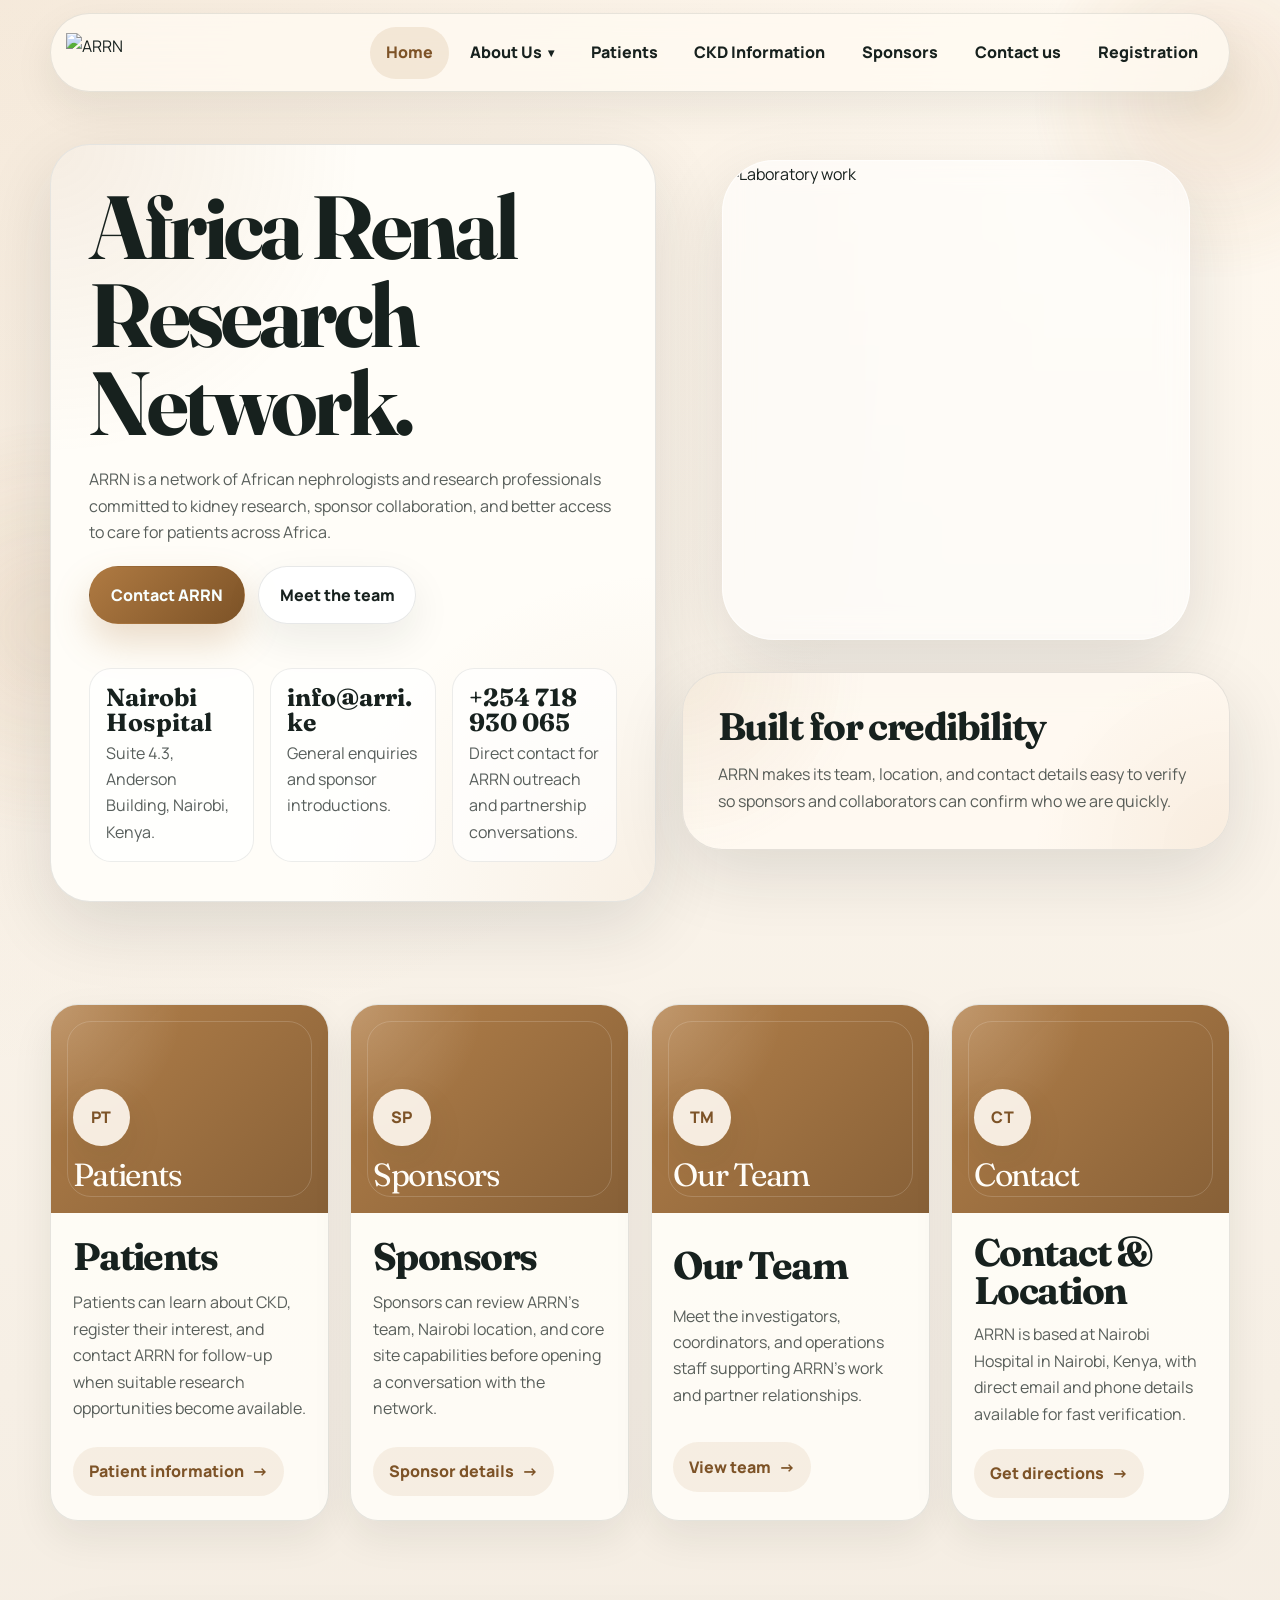
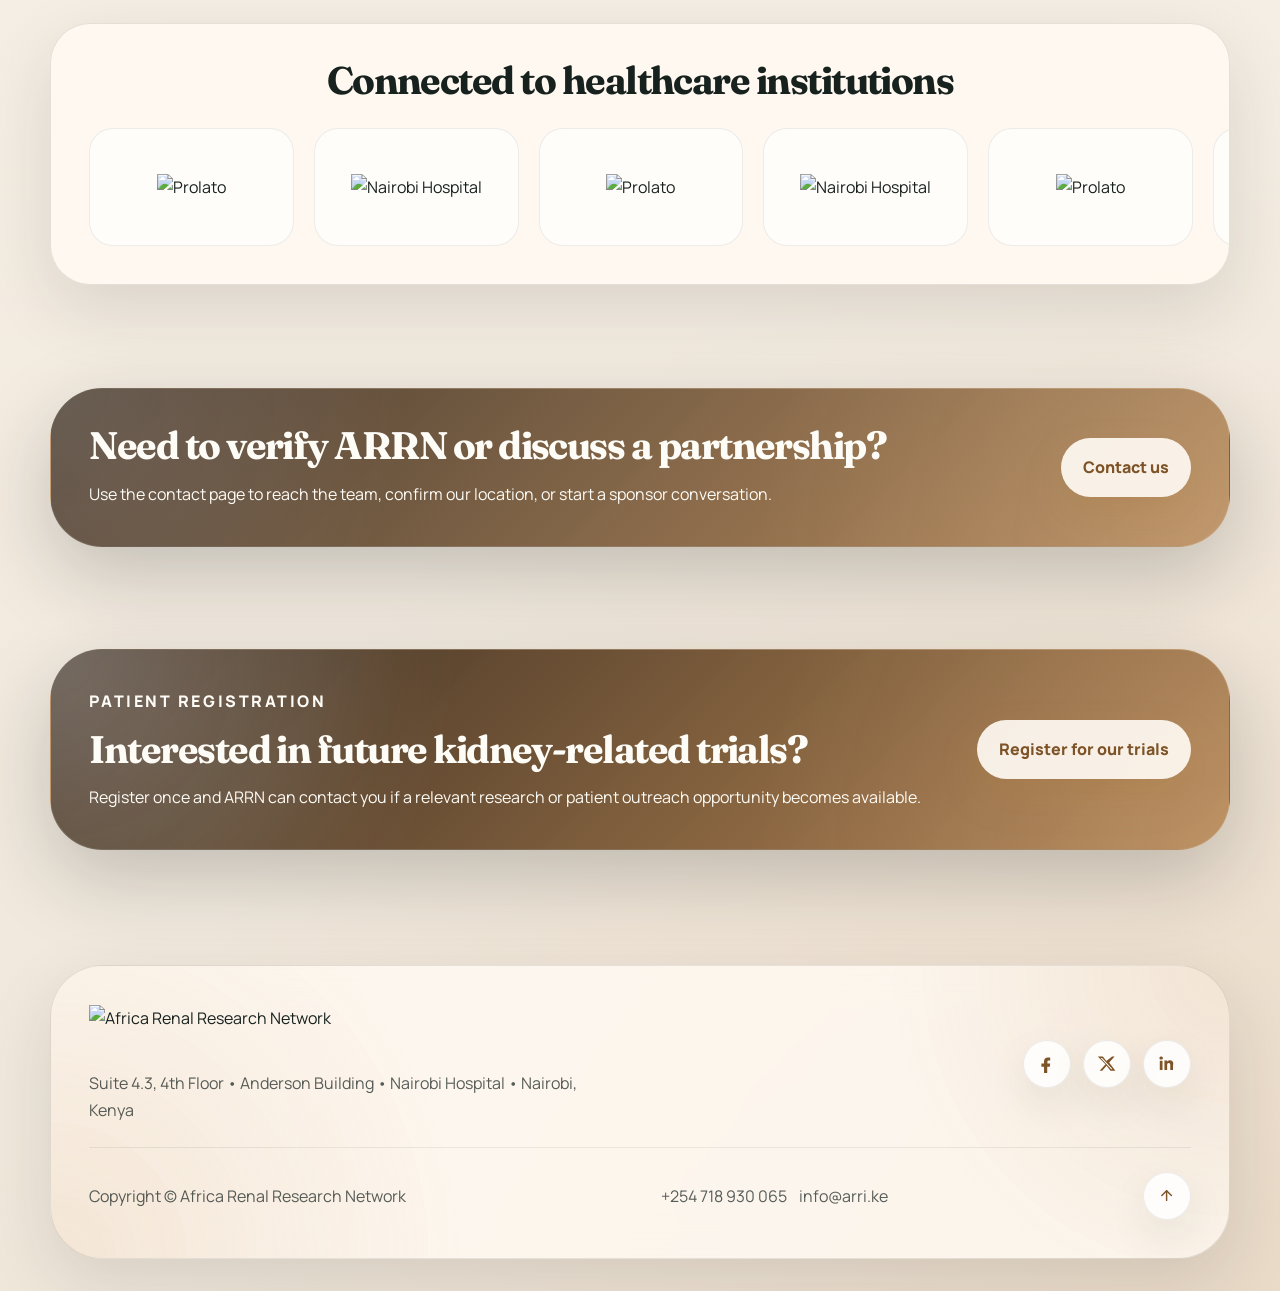
==== index.html @ c3d08383 "patient page" ====
<!DOCTYPE html>
<html lang="en">
  <head>
    <meta charset="utf-8">
    <meta name="viewport" content="width=device-width, initial-scale=1">
    <meta name="description" content="Official website of Africa Renal Research Network (ARRN), connecting sponsors, clinicians, and patients across Africa.">
    <title>Home | ARRN</title>
    <link rel="preconnect" href="https://fonts.googleapis.com">
    <link rel="preconnect" href="https://fonts.gstatic.com" crossorigin>
    <link href="https://fonts.googleapis.com/css2?family=Fraunces:wght@500;600;700&family=Manrope:wght@400;500;600;700;800&display=swap" rel="stylesheet">
    <link rel="stylesheet" href="styles.css">
    <script src="script.js" defer></script>
  </head>
  <body data-page="home">
    <div data-site-header></div>
    <main>
      <section class="section">
        <div class="container hero-grid">
          <div class="hero-copy surface surface--strong" data-reveal>
            <h1 class="title-xl">Africa Renal Research Network.</h1>
            <p class="hero-text">ARRN is a network of African nephrologists and research professionals committed to kidney research, sponsor collaboration, and better access to care for patients across Africa.</p>
            <div class="hero-actions">
              <a class="button" href="contactus.html">Contact ARRN</a>
              <a class="button button--secondary" href="our-team.html">Meet the team</a>
            </div>
            <div class="metrics-strip">
              <div class="metric">
                <strong>Nairobi Hospital</strong>
                <span>Suite 4.3, Anderson Building, Nairobi, Kenya.</span>
              </div>
              <div class="metric">
                <strong>info@arri.ke</strong>
                <span>General enquiries and sponsor introductions.</span>
              </div>
              <div class="metric">
                <strong>+254 718 930 065</strong>
                <span>Direct contact for ARRN outreach and partnership conversations.</span>
              </div>
            </div>
          </div>
          <div class="hero-media" data-reveal>
            <div class="media-stack">
              <figure class="frame frame--hero">
                <img src="https://arri.cloudpepper.site/web/image/1390-0ad8741e/lab-work-scaled.webp" alt="Laboratory work">
              </figure>
              <div class="panel surface hero-note">
                <div class="page-header">
                  <h2 class="title-md">Built for credibility</h2>
                  <p>ARRN makes its team, location, and contact details easy to verify so sponsors and collaborators can confirm who we are quickly.</p>
                </div>
              </div>
            </div>
          </div>
        </div>
      </section>

      <section class="section">
        <div class="container">
          <div class="card-grid card-grid--four">
            <article class="feature-card" data-reveal>
              <div class="card-media card-media--icon">
                <div class="icon-display">
                  <span class="icon-display__badge">PT</span>
                  <span class="icon-display__label">Patients</span>
                </div>
              </div>
              <div class="card-body">
                <h2 class="card-title">Patients</h2>
                <p>Patients can learn about CKD, register their interest, and contact ARRN for follow-up when suitable research opportunities become available.</p>
              </div>
              <div class="card-actions">
                <a class="link-pill" href="patients.html">Patient information</a>
              </div>
            </article>

            <article class="feature-card" data-reveal style="--delay: 100ms;">
              <div class="card-media card-media--icon">
                <div class="icon-display">
                  <span class="icon-display__badge">SP</span>
                  <span class="icon-display__label">Sponsors</span>
                </div>
              </div>
              <div class="card-body">
                <h2 class="card-title">Sponsors</h2>
                <p>Sponsors can review ARRN's team, Nairobi location, and core site capabilities before opening a conversation with the network.</p>
              </div>
              <div class="card-actions">
                <a class="link-pill" href="sponsors.html">Sponsor details</a>
              </div>
            </article>

            <article class="feature-card" data-reveal style="--delay: 180ms;">
              <div class="card-media card-media--icon">
                <div class="icon-display">
                  <span class="icon-display__badge">TM</span>
                  <span class="icon-display__label">Our Team</span>
                </div>
              </div>
              <div class="card-body">
                <h2 class="card-title">Our Team</h2>
                <p>Meet the investigators, coordinators, and operations staff supporting ARRN's work and partner relationships.</p>
              </div>
              <div class="card-actions">
                <a class="link-pill" href="our-team.html">View team</a>
              </div>
            </article>

            <article class="feature-card" data-reveal style="--delay: 260ms;">
              <div class="card-media card-media--icon">
                <div class="icon-display">
                  <span class="icon-display__badge">CT</span>
                  <span class="icon-display__label">Contact</span>
                </div>
              </div>
              <div class="card-body">
                <h2 class="card-title">Contact &amp; Location</h2>
                <p>ARRN is based at Nairobi Hospital in Nairobi, Kenya, with direct email and phone details available for fast verification.</p>
              </div>
              <div class="card-actions">
                <a class="link-pill" href="contactus.html">Get directions</a>
              </div>
            </article>
          </div>
        </div>
      </section>

      <section class="section">
        <div class="container">
          <div class="logo-panel surface" data-reveal>
            <h2 class="section-title section-title--center">Connected to healthcare institutions</h2>
            <div class="logo-grid">
              <div class="logo-cell">
                <img src="https://arri.cloudpepper.site/web/image/website.s_reference_demo_image_5" alt="Healthcare institute logo">
              </div>
              <div class="logo-cell">
                <img src="https://arri.cloudpepper.site/web/image/1366-c4a71c81/prolato.webp" alt="Prolato">
              </div>
              <div class="logo-cell">
                <img src="https://arri.cloudpepper.site/web/image/1359-c9535811/Nairobi_Hospital_Logo.png" alt="Nairobi Hospital">
              </div>
              <div class="logo-cell">
                <img src="https://arri.cloudpepper.site/web/image/1467-f5e6b9e4/Screenshot_2020-10-03_at_17.13.40-removebg-preview.png" alt="Healthcare institute logo">
              </div>
            </div>
          </div>
        </div>
      </section>

      <section class="section">
        <div class="container">
          <div class="cta-band" style="--band-image: url('https://arri.cloudpepper.site/web/image/1243-99b94b93/patients.jpeg');" data-reveal>
            <div class="cta-band__inner">
              <div class="spaced">
                <h2 class="title-md">Need to verify ARRN or discuss a partnership?</h2>
                <p>Use the contact page to reach the team, confirm our location, or start a sponsor conversation.</p>
              </div>
              <a class="button button--light" href="contactus.html">Contact us</a>
            </div>
          </div>
        </div>
      </section>
    </main>
    <div data-site-footer></div>
  </body>
</html>
---- styles.css ----
:root {
  --bg: #f6efe5;
  --bg-alt: #fffaf2;
  --surface: rgba(255, 250, 242, 0.88);
  --surface-strong: #fffdf8;
  --surface-muted: rgba(244, 235, 220, 0.8);
  --ink: #17211e;
  --ink-soft: rgba(23, 33, 30, 0.72);
  --teal: #af7a42;
  --teal-deep: #7d5327;
  --teal-soft: rgba(175, 122, 66, 0.12);
  --gold: #c48c53;
  --gold-soft: rgba(196, 140, 83, 0.16);
  --line: rgba(23, 33, 30, 0.11);
  --line-strong: rgba(23, 33, 30, 0.18);
  --shadow: 0 24px 70px rgba(23, 33, 30, 0.12);
  --shadow-soft: 0 16px 40px rgba(23, 33, 30, 0.08);
  --radius-xs: 14px;
  --radius-sm: 20px;
  --radius-md: 28px;
  --radius-lg: 40px;
  --radius-xl: 52px;
  --max-width: 1180px;
  --transition: 220ms ease;
}

*,
*::before,
*::after {
  box-sizing: border-box;
}

html {
  scroll-behavior: smooth;
}

body {
  margin: 0;
  min-height: 100vh;
  font-family: "Manrope", sans-serif;
  color: var(--ink);
  background:
    radial-gradient(circle at top left, rgba(175, 122, 66, 0.12), transparent 34%),
    radial-gradient(circle at bottom right, rgba(196, 140, 83, 0.14), transparent 36%),
    linear-gradient(180deg, #fff9f0 0%, #f6efe5 48%, #f0e7db 100%);
  line-height: 1.65;
  position: relative;
  overflow-x: hidden;
}

body::before,
body::after {
  content: "";
  position: fixed;
  inset: auto;
  pointer-events: none;
  z-index: -1;
  filter: blur(12px);
  opacity: 0.9;
}

body::before {
  top: -6rem;
  right: -8rem;
  width: 24rem;
  height: 24rem;
  border-radius: 999px;
  background: radial-gradient(circle, rgba(175, 122, 66, 0.18), transparent 68%);
}

body::after {
  left: -10rem;
  bottom: 4rem;
  width: 26rem;
  height: 26rem;
  border-radius: 999px;
  background: radial-gradient(circle, rgba(196, 140, 83, 0.14), transparent 72%);
}

img {
  display: block;
  max-width: 100%;
}

a {
  color: inherit;
  text-decoration: none;
}

button,
input,
select,
textarea {
  font: inherit;
}

button {
  cursor: pointer;
}

main {
  padding-bottom: 4rem;
}

.container {
  width: min(var(--max-width), calc(100% - 2rem));
  margin: 0 auto;
}

.section {
  padding: clamp(2.6rem, 4vw, 5rem) 0;
  position: relative;
}

.surface {
  background: var(--surface);
  border: 1px solid var(--line);
  border-radius: var(--radius-lg);
  box-shadow: var(--shadow);
  backdrop-filter: blur(18px);
}

.surface--strong {
  background: var(--surface-strong);
}

.surface--muted {
  background: var(--surface-muted);
}

.pill {
  display: inline-flex;
  align-items: center;
  gap: 0.8rem;
  padding: 0.75rem 1rem;
  border-radius: 999px;
  border: 1px solid rgba(175, 122, 66, 0.18);
  background: rgba(255, 255, 255, 0.78);
  color: var(--teal-deep);
  font-size: 0.92rem;
  font-weight: 800;
  letter-spacing: 0.01em;
  box-shadow: var(--shadow-soft);
}

.pill span {
  display: inline-flex;
  align-items: center;
  gap: 0.35rem;
}

.pill::before {
  content: "";
  width: 0.7rem;
  height: 0.7rem;
  border-radius: 999px;
  background: linear-gradient(135deg, #d6a06a, #af7a42);
  box-shadow: 0 0 0 0.25rem rgba(175, 122, 66, 0.18);
}

.button,
.mini-button {
  display: inline-flex;
  align-items: center;
  justify-content: center;
  gap: 0.55rem;
  padding: 0.95rem 1.3rem;
  border: 1px solid transparent;
  border-radius: 999px;
  font-weight: 800;
  transition:
    transform var(--transition),
    box-shadow var(--transition),
    background var(--transition),
    border-color var(--transition),
    color var(--transition);
}

.button:hover,
.mini-button:hover,
.button:focus-visible,
.mini-button:focus-visible {
  transform: translateY(-2px);
}

.button {
  background: linear-gradient(135deg, var(--teal), var(--teal-deep));
  color: #f8fffe;
  box-shadow: 0 18px 36px rgba(175, 122, 66, 0.26);
}

.button--secondary {
  background: rgba(255, 255, 255, 0.88);
  color: var(--ink);
  border-color: rgba(23, 33, 30, 0.1);
  box-shadow: var(--shadow-soft);
}

.button--ghost,
.mini-button {
  background: rgba(255, 255, 255, 0.76);
  color: var(--ink);
  border-color: rgba(23, 33, 30, 0.1);
  box-shadow: var(--shadow-soft);
}

.button--light {
  background: rgba(255, 250, 242, 0.92);
  color: var(--teal-deep);
}

.button--outline {
  background: transparent;
  color: var(--teal-deep);
  border-color: rgba(175, 122, 66, 0.28);
}

.title-xl,
.title-lg,
.title-md,
.card-title,
.section-title,
.faq-title,
.footer-title {
  font-family: "Fraunces", serif;
  letter-spacing: -0.04em;
  line-height: 0.98;
  margin: 0;
}

.title-xl {
  font-size: clamp(3.2rem, 8vw, 5.6rem);
}

.title-lg {
  font-size: clamp(2.4rem, 5vw, 4rem);
}

.title-md,
.card-title,
.section-title,
.faq-title {
  font-size: clamp(1.7rem, 3vw, 2.5rem);
}

.section-title--center {
  text-align: center;
}

.text-muted {
  color: var(--ink-soft);
}

.hero-grid,
.split-grid,
.contact-grid,
.study-card,
.showcase-grid {
  display: grid;
  gap: clamp(1.2rem, 2vw, 2rem);
}

.hero-grid,
.contact-grid {
  grid-template-columns: minmax(0, 1.05fr) minmax(0, 0.95fr);
  align-items: center;
}

.split-grid {
  grid-template-columns: repeat(2, minmax(0, 1fr));
}

.hero-copy,
.page-copy,
.panel,
.cta-band,
.logo-panel,
.form-card,
.contact-card,
.showcase-copy {
  position: relative;
  overflow: hidden;
}

.hero-copy,
.page-copy {
  padding: clamp(1.5rem, 3vw, 3rem);
}

.hero-copy::before,
.page-copy::before,
.panel::before,
.cta-band::before,
.form-card::before,
.contact-card::before {
  content: "";
  position: absolute;
  inset: 0;
  background:
    radial-gradient(circle at top left, rgba(175, 122, 66, 0.12), transparent 32%),
    radial-gradient(circle at bottom right, rgba(196, 140, 83, 0.12), transparent 34%);
  pointer-events: none;
}

.hero-copy > *,
.page-copy > *,
.panel > *,
.cta-band > *,
.form-card > *,
.contact-card > * {
  position: relative;
  z-index: 1;
}

.hero-copy {
  display: grid;
  gap: 1.25rem;
}

.hero-text,
.page-copy p,
.panel p,
.cta-band p {
  margin: 0;
  color: var(--ink-soft);
  font-size: 1rem;
}

.hero-actions,
.mini-actions,
.button-row,
.nav-actions,
.footer-links {
  display: flex;
  flex-wrap: wrap;
  gap: 0.8rem;
  align-items: center;
}

.hero-media {
  position: relative;
  min-height: 100%;
}

.media-stack {
  display: grid;
  grid-template-columns: minmax(0, 1fr);
  gap: 1rem;
  height: 100%;
}

.frame {
  overflow: hidden;
  border-radius: var(--radius-xl);
  border: 1px solid rgba(255, 255, 255, 0.64);
  box-shadow: var(--shadow);
  background: rgba(255, 255, 255, 0.58);
  backdrop-filter: blur(14px);
}

.frame img,
.card-media img,
.showcase-visual img,
.map-frame iframe {
  width: 100%;
  height: 100%;
  object-fit: cover;
}

.frame--hero {
  min-height: 480px;
}

.frame--float {
  position: absolute;
  right: 0;
  bottom: -2rem;
  width: min(48%, 280px);
  aspect-ratio: 0.95;
  border-radius: 32px;
  transform: rotate(6deg);
}

.brand-chip {
  position: absolute;
  left: 1rem;
  top: 1rem;
  padding: 0.75rem 0.95rem;
  border-radius: 22px;
  background: rgba(255, 253, 248, 0.84);
  border: 1px solid rgba(23, 33, 30, 0.1);
  box-shadow: var(--shadow-soft);
  backdrop-filter: blur(12px);
}

.brand-chip img {
  width: 5rem;
  height: auto;
}

.media-caption {
  position: absolute;
  left: 1rem;
  bottom: 1rem;
  right: 1rem;
  display: flex;
  justify-content: flex-end;
}

.image-overlay {
  display: inline-flex;
  padding: 0.9rem;
  border-radius: 24px;
  background: rgba(255, 253, 248, 0.82);
  border: 1px solid rgba(23, 33, 30, 0.1);
  box-shadow: var(--shadow-soft);
}

.image-overlay img {
  max-height: 3rem;
  width: auto;
}

.card-grid {
  display: grid;
  gap: 1.35rem;
}

.card-grid--four {
  grid-template-columns: repeat(4, minmax(0, 1fr));
}

.card-grid--three {
  grid-template-columns: repeat(3, minmax(0, 1fr));
}

.card-grid--two {
  grid-template-columns: repeat(2, minmax(0, 1fr));
}

.feature-card,
.team-card,
.study-promo-card,
.info-card,
.timeline-card {
  display: grid;
  border-radius: var(--radius-md);
  overflow: hidden;
  border: 1px solid var(--line);
  background: rgba(255, 253, 248, 0.88);
  box-shadow: var(--shadow-soft);
  min-height: 100%;
}

.feature-card:hover .card-media img,
.team-card:hover .card-media img,
.study-promo-card:hover .card-media img,
.study-card:hover .card-media img,
.timeline-card:hover .card-media img {
  transform: scale(1.05);
}

.card-media {
  position: relative;
  aspect-ratio: 4 / 3;
  overflow: hidden;
}

.card-media--icon {
  display: grid;
  align-items: end;
  padding: 1.35rem;
  background:
    radial-gradient(circle at top left, rgba(255, 255, 255, 0.2), transparent 38%),
    linear-gradient(135deg, rgba(175, 122, 66, 0.96), rgba(125, 83, 39, 0.92));
}

.card-media--icon::before {
  content: "";
  position: absolute;
  inset: 1rem;
  border-radius: 24px;
  border: 1px solid rgba(255, 255, 255, 0.16);
}

.icon-display {
  position: relative;
  z-index: 1;
  display: grid;
  gap: 0.8rem;
  justify-items: start;
}

.icon-display--center {
  justify-items: center;
  text-align: center;
}

.icon-display__badge {
  display: inline-grid;
  place-items: center;
  min-width: 3.6rem;
  height: 3.6rem;
  padding: 0 1rem;
  border-radius: 999px;
  background: rgba(255, 250, 242, 0.9);
  color: var(--teal-deep);
  font-weight: 800;
  letter-spacing: 0.04em;
  box-shadow: var(--shadow-soft);
}

.icon-display__label {
  color: #fffdf8;
  font-family: "Fraunces", serif;
  font-size: clamp(1.5rem, 3vw, 2rem);
  line-height: 1;
  letter-spacing: -0.04em;
}

.card-media img {
  transition: transform 420ms ease;
}

.card-body {
  display: grid;
  gap: 0.75rem;
  padding: 1.35rem;
}

.card-body p,
.study-card__copy p,
.showcase-copy p {
  margin: 0;
  color: var(--ink-soft);
}

.card-actions {
  display: flex;
  align-items: center;
  justify-content: space-between;
  gap: 1rem;
  padding: 0 1.35rem 1.35rem;
}

.link-pill {
  display: inline-flex;
  align-items: center;
  gap: 0.5rem;
  padding: 0.72rem 1rem;
  border-radius: 999px;
  background: rgba(175, 122, 66, 0.1);
  color: var(--teal-deep);
  font-weight: 800;
}

.link-pill::after {
  content: "→";
  font-size: 1rem;
}

.logo-panel {
  padding: clamp(1.5rem, 3vw, 2.5rem);
}

.logo-panel--marquee {
  overflow: hidden;
}

.logo-grid {
  display: grid;
  grid-template-columns: repeat(4, minmax(0, 1fr));
  gap: 1.25rem;
  align-items: center;
  margin-top: 1.75rem;
}

.logo-grid--marquee {
  --logo-gap: 1.25rem;
  display: flex;
  gap: var(--logo-gap);
  align-items: center;
  width: max-content;
  max-width: none;
  grid-template-columns: none;
  animation: logo-marquee 28s linear infinite;
  will-change: transform;
}

.logo-grid--marquee:hover {
  animation-play-state: paused;
}

.logo-cell {
  display: grid;
  place-items: center;
  padding: 1.2rem;
  min-height: 118px;
  border-radius: 24px;
  background: rgba(255, 255, 255, 0.72);
  border: 1px solid rgba(23, 33, 30, 0.08);
}

.logo-grid--marquee .logo-cell {
  min-width: clamp(170px, 16vw, 220px);
  flex: 0 0 auto;
}

.logo-cell img {
  max-height: 72px;
  width: auto;
  object-fit: contain;
  filter: saturate(0.92);
}

@keyframes logo-marquee {
  from {
    transform: translateX(0);
  }

  to {
    transform: translateX(calc(-50% - (var(--logo-gap) / 2)));
  }
}

.logo-nav {
  display: flex;
  justify-content: center;
  gap: 0.8rem;
  margin-top: 1.6rem;
}

.cta-band {
  padding: clamp(1.6rem, 3vw, 2.6rem);
  color: #fefcf6;
  border-radius: var(--radius-xl);
  background:
    linear-gradient(135deg, rgba(42, 28, 16, 0.84), rgba(175, 122, 66, 0.82)),
    var(--band-image, linear-gradient(135deg, rgba(175, 122, 66, 0.6), rgba(125, 83, 39, 0.95)));
  background-position: center;
  background-size: cover;
  border: 1px solid rgba(255, 250, 242, 0.18);
  box-shadow: 0 28px 80px rgba(23, 33, 30, 0.22);
}

.cta-band::before {
  background:
    radial-gradient(circle at top left, rgba(255, 255, 255, 0.16), transparent 30%),
    radial-gradient(circle at bottom right, rgba(255, 255, 255, 0.1), transparent 40%);
}

.cta-band h2,
.cta-band p {
  color: inherit;
}

.cta-band__eyebrow {
  margin: 0;
  font-size: 0.8rem;
  font-weight: 800;
  letter-spacing: 0.16em;
  text-transform: uppercase;
  color: rgba(255, 250, 242, 0.78);
}

.cta-band--register {
  background:
    radial-gradient(circle at top left, rgba(255, 255, 255, 0.16), transparent 34%),
    linear-gradient(135deg, rgba(42, 28, 16, 0.92), rgba(175, 122, 66, 0.88));
}

.cta-band__inner {
  display: flex;
  align-items: center;
  justify-content: space-between;
  gap: 1.25rem;
}

.page-header {
  display: grid;
  gap: 1rem;
}

.panel {
  padding: clamp(1.35rem, 3vw, 2.2rem);
}

.panel-list {
  display: grid;
  gap: 0.9rem;
  margin: 0;
  padding: 0;
  list-style: none;
}

.panel-list li {
  position: relative;
  padding: 1rem 1rem 1rem 3.25rem;
  border-radius: 22px;
  background: rgba(255, 255, 255, 0.7);
  border: 1px solid rgba(23, 33, 30, 0.08);
}

.panel-list li::before {
  content: "";
  position: absolute;
  left: 1rem;
  top: 1rem;
  width: 1.45rem;
  height: 1.45rem;
  border-radius: 999px;
  background: linear-gradient(135deg, var(--gold), #e2c177);
  box-shadow: 0 0 0 0.28rem rgba(196, 140, 83, 0.12);
}

.study-list {
  display: grid;
  gap: 1.2rem;
}

.study-card {
  grid-template-columns: minmax(0, 280px) minmax(0, 1fr);
  align-items: stretch;
  border-radius: var(--radius-lg);
  overflow: hidden;
  border: 1px solid var(--line);
  background: rgba(255, 253, 248, 0.92);
  box-shadow: var(--shadow-soft);
}

.study-card__copy {
  display: grid;
  align-content: center;
  gap: 0.95rem;
  padding: clamp(1.35rem, 3vw, 2rem);
}

.study-card--inline {
  grid-template-columns: minmax(0, 1fr);
}

.study-card__header {
  display: flex;
  align-items: center;
  gap: 0.9rem;
}

.study-card__icon {
  display: inline-grid;
  place-items: center;
  width: 3rem;
  height: 3rem;
  flex: 0 0 3rem;
  border-radius: 16px;
  background: rgba(175, 122, 66, 0.12);
  color: var(--teal-deep);
  border: 1px solid rgba(175, 122, 66, 0.16);
  box-shadow: var(--shadow-soft);
}

.study-card__icon svg {
  width: 1.35rem;
  height: 1.35rem;
  stroke: currentColor;
  fill: none;
  stroke-width: 1.8;
  stroke-linecap: round;
  stroke-linejoin: round;
}

.study-card__title-wrap {
  display: grid;
  gap: 0.3rem;
}

.study-card__label {
  margin: 0;
  color: var(--teal-deep);
  font-size: 0.78rem;
  font-weight: 800;
  letter-spacing: 0.14em;
  text-transform: uppercase;
}

.showcase-grid {
  grid-template-columns: minmax(0, 0.95fr) minmax(0, 1.05fr);
  align-items: stretch;
}

.showcase-copy,
.showcase-visual {
  min-height: 100%;
}

.hero-note {
  display: grid;
  align-content: center;
  gap: 1rem;
  min-height: 100%;
}

.hero-note p,
.metric span {
  margin: 0;
  color: var(--ink-soft);
}

.showcase-copy {
  padding: clamp(1.45rem, 3vw, 2.4rem);
}

.showcase-visual {
  overflow: hidden;
  border-radius: var(--radius-lg);
  border: 1px solid var(--line);
  box-shadow: var(--shadow-soft);
}

.metrics-strip {
  display: grid;
  grid-template-columns: repeat(3, minmax(0, 1fr));
  gap: 1rem;
  margin-top: 1.5rem;
}

.metric {
  padding: 1rem;
  border-radius: 22px;
  background: rgba(255, 255, 255, 0.68);
  border: 1px solid rgba(23, 33, 30, 0.08);
  overflow-wrap: anywhere;
}

.metric strong {
  display: block;
  font-family: "Fraunces", serif;
  font-size: 1.55rem;
  line-height: 1;
  margin-bottom: 0.3rem;
}

.sponsor-pill {
  width: fit-content;
  background: rgba(236, 244, 251, 0.9);
  border-color: rgba(73, 114, 152, 0.16);
  color: #315978;
}

.sponsor-pill::before {
  background: linear-gradient(135deg, #8db5d8, #4d7ca5);
  box-shadow: 0 0 0 0.25rem rgba(77, 124, 165, 0.15);
}

.sponsor-kicker {
  margin: 0;
  color: #426b90;
  font-size: 0.78rem;
  font-weight: 800;
  letter-spacing: 0.14em;
  text-transform: uppercase;
}

.sponsor-hero-stack {
  display: grid;
  gap: 1rem;
  padding: clamp(1.5rem, 3vw, 2.6rem);
  background:
    radial-gradient(circle at top right, rgba(141, 181, 216, 0.2), transparent 34%),
    linear-gradient(180deg, rgba(252, 253, 255, 0.98), rgba(239, 245, 250, 0.94));
  border: 1px solid rgba(77, 124, 165, 0.14);
}

.sponsor-proof-list {
  display: grid;
  gap: 0.9rem;
}

.sponsor-proof {
  padding: 1rem 1.05rem;
  border-radius: 24px;
  background: rgba(255, 255, 255, 0.84);
  border: 1px solid rgba(77, 124, 165, 0.12);
  box-shadow: var(--shadow-soft);
}

.sponsor-proof__label {
  margin: 0 0 0.35rem;
  color: #426b90;
  font-size: 0.75rem;
  font-weight: 800;
  letter-spacing: 0.14em;
  text-transform: uppercase;
}

.sponsor-proof strong {
  display: block;
  font-family: "Fraunces", serif;
  font-size: 1.3rem;
  line-height: 1.08;
  margin-bottom: 0.35rem;
}

.sponsor-proof p {
  margin: 0;
}

.sponsor-capability-card {
  display: grid;
  gap: 0.95rem;
  padding: 1.35rem;
  background:
    linear-gradient(180deg, rgba(255, 255, 255, 0.98), rgba(242, 247, 252, 0.94));
  border: 1px solid rgba(77, 124, 165, 0.12);
  box-shadow: var(--shadow-soft);
  min-width: 0;
}

.sponsor-capability-card__header {
  display: flex;
  align-items: flex-start;
  gap: 0.85rem;
}

.sponsor-capability-card__icon {
  display: inline-grid;
  place-items: center;
  width: 3rem;
  height: 3rem;
  flex: 0 0 3rem;
  border-radius: 18px;
  background: rgba(77, 124, 165, 0.12);
  border: 1px solid rgba(77, 124, 165, 0.18);
  color: #426b90;
}

.sponsor-capability-card__icon svg {
  width: 1.4rem;
  height: 1.4rem;
  stroke: currentColor;
  fill: none;
  stroke-width: 1.8;
  stroke-linecap: round;
  stroke-linejoin: round;
}

.sponsor-capability-card__title-wrap {
  display: grid;
  gap: 0.3rem;
  min-width: 0;
}

.sponsor-capability-card__label {
  margin: 0;
  color: #426b90;
  font-size: 0.76rem;
  font-weight: 800;
  letter-spacing: 0.14em;
  text-transform: uppercase;
}

.sponsor-capability-card .card-title {
  font-size: clamp(1.2rem, 1.55vw, 1.6rem);
  line-height: 1.04;
  overflow-wrap: anywhere;
}

.sponsor-partnership-card,
.sponsor-operations-card {
  display: grid;
  align-content: start;
  gap: 1rem;
}

.sponsor-assets-grid {
  grid-template-columns: minmax(0, 0.92fr) minmax(0, 1.08fr);
}

.sponsor-catalog-card {
  display: grid;
  gap: 1rem;
  align-content: start;
}

.sponsor-catalog-block {
  display: grid;
  gap: 0.65rem;
}

.sponsor-catalog-list {
  margin: 0;
  padding: 0;
  list-style: none;
  display: grid;
  gap: 0.45rem 0.55rem;
}

.sponsor-catalog-list--services {
  grid-template-columns: repeat(2, minmax(0, 1fr));
}

.sponsor-catalog-list--resources {
  grid-template-columns: repeat(2, minmax(0, 1fr));
}

.sponsor-catalog-list li {
  padding: 0.5rem 0.65rem;
  border-radius: 14px;
  background: rgba(255, 255, 255, 0.76);
  border: 1px solid rgba(77, 124, 165, 0.1);
  color: var(--ink-soft);
  font-size: 0.88rem;
  line-height: 1.35;
}

.sponsor-startup-flow::before {
  background: rgba(77, 124, 165, 0.18);
}

.sponsor-startup-flow {
  grid-template-columns: repeat(5, minmax(0, 1fr));
}

.sponsor-startup-flow::after {
  background: linear-gradient(90deg, rgba(77, 124, 165, 0.22), #7ea8cb, #274766);
}

.sponsor-startup-flow .process-node {
  background: linear-gradient(180deg, rgba(255, 255, 255, 0.98), rgba(242, 247, 252, 0.94));
  border-color: rgba(77, 124, 165, 0.12);
  min-width: 0;
}

.sponsor-startup-flow .process-node__icon {
  background: rgba(77, 124, 165, 0.12);
  border-color: rgba(77, 124, 165, 0.18);
  color: #426b90;
}

.sponsor-startup-flow .process-node__label {
  color: #426b90;
  letter-spacing: 0.08em;
}

.sponsor-startup-flow .card-title {
  font-size: clamp(1.05rem, 1.2vw, 1.35rem);
  line-height: 1.06;
  overflow-wrap: anywhere;
}

.sponsor-startup-flow .process-node__copy {
  gap: 0.45rem;
}

.sponsor-startup-flow .process-node__copy p:last-child {
  font-size: 0.9rem;
  line-height: 1.45;
}

.sponsor-startup-notes {
  align-items: stretch;
}

.sponsor-cta-band {
  background:
    radial-gradient(circle at top left, rgba(255, 255, 255, 0.16), transparent 34%),
    linear-gradient(135deg, rgba(30, 49, 67, 0.94), rgba(76, 122, 163, 0.9));
}

.process-header {
  display: grid;
  gap: 0.7rem;
  margin-bottom: 1.4rem;
}

.process-grid {
  display: grid;
  grid-template-columns: repeat(5, minmax(0, 1fr));
  gap: 1rem;
}

.process-grid--journey {
  position: relative;
  grid-template-columns: repeat(4, minmax(0, 1fr));
  gap: 1.15rem;
  align-items: stretch;
}

.process-grid--journey::before,
.process-grid--journey::after {
  content: "";
  position: absolute;
  left: clamp(3rem, 8vw, 4.75rem);
  right: clamp(3rem, 8vw, 4.75rem);
  top: 2.1rem;
  height: 2px;
  border-radius: 999px;
  pointer-events: none;
}

.process-grid--journey::before {
  background: rgba(175, 122, 66, 0.18);
}

.process-grid--journey::after {
  background: linear-gradient(90deg, rgba(175, 122, 66, 0.24), var(--gold), var(--teal-deep));
  transform-origin: left center;
  animation: process-sweep 5s ease-in-out infinite;
}

.process-node {
  position: relative;
  z-index: 1;
  display: grid;
  gap: 1rem;
  padding: 1.35rem 1.2rem 1.25rem;
  border-radius: 28px;
  border: 1px solid rgba(23, 33, 30, 0.08);
  background: linear-gradient(180deg, rgba(255, 255, 255, 0.96), rgba(255, 250, 242, 0.9));
  box-shadow: var(--shadow-soft);
  min-height: 100%;
  scroll-snap-align: start;
}

.process-node__top {
  display: flex;
  align-items: center;
  gap: 0.85rem;
}

.process-node__step {
  display: inline-grid;
  place-items: center;
  width: 2.65rem;
  height: 2.65rem;
  flex: 0 0 2.65rem;
  border-radius: 999px;
  background: linear-gradient(135deg, var(--gold), #dfc17b);
  color: #fffdf8;
  font-weight: 800;
  letter-spacing: 0.06em;
  box-shadow: 0 12px 24px rgba(196, 140, 83, 0.22);
}

.process-node__icon {
  display: inline-grid;
  place-items: center;
  width: 3rem;
  height: 3rem;
  flex: 0 0 3rem;
  border-radius: 18px;
  color: var(--teal-deep);
  background: rgba(175, 122, 66, 0.12);
  border: 1px solid rgba(175, 122, 66, 0.18);
  box-shadow: inset 0 1px 0 rgba(255, 255, 255, 0.58);
  animation: process-float 4.4s ease-in-out infinite;
}

.process-node__icon svg {
  width: 1.4rem;
  height: 1.4rem;
  stroke: currentColor;
  fill: none;
  stroke-width: 1.8;
  stroke-linecap: round;
  stroke-linejoin: round;
}

.process-node__copy {
  display: grid;
  gap: 0.55rem;
}

.process-node__label {
  margin: 0;
  color: var(--teal-deep);
  font-size: 0.78rem;
  font-weight: 800;
  letter-spacing: 0.14em;
  text-transform: uppercase;
}

.process-node:nth-child(2) .process-node__icon {
  animation-delay: 0.4s;
}

.process-node:nth-child(3) .process-node__icon {
  animation-delay: 0.8s;
}

.process-node:nth-child(4) .process-node__icon {
  animation-delay: 1.2s;
}

@keyframes process-sweep {
  0% {
    transform: scaleX(0.12);
    opacity: 0.35;
  }

  45% {
    transform: scaleX(1);
    opacity: 0.95;
  }

  100% {
    transform: scaleX(0.18);
    opacity: 0.42;
  }
}

@keyframes process-float {
  0%,
  100% {
    transform: translateY(0);
  }

  50% {
    transform: translateY(-4px);
  }
}

.timeline-card {
  position: relative;
}

.timeline-card .card-body {
  gap: 0.6rem;
}

.timeline-step {
  position: absolute;
  top: 1rem;
  left: 1rem;
  width: 2.6rem;
  height: 2.6rem;
  display: grid;
  place-items: center;
  border-radius: 999px;
  background: linear-gradient(135deg, var(--gold), #dfc17b);
  color: #fffdf8;
  font-weight: 800;
  box-shadow: 0 12px 24px rgba(196, 140, 83, 0.28);
}

.faq-stack {
  display: grid;
  gap: 1rem;
}

.faq-item {
  padding: 0 1.2rem;
  border-radius: 26px;
  border: 1px solid var(--line);
  background: rgba(255, 253, 248, 0.84);
  box-shadow: var(--shadow-soft);
}

.faq-item summary {
  list-style: none;
  display: flex;
  align-items: center;
  justify-content: space-between;
  gap: 1rem;
  cursor: pointer;
  padding: 1.25rem 0;
  font-weight: 800;
}

.faq-item summary::-webkit-details-marker {
  display: none;
}

.faq-item summary::after {
  content: "+";
  display: inline-grid;
  place-items: center;
  width: 2rem;
  height: 2rem;
  flex: 0 0 2rem;
  border-radius: 999px;
  background: rgba(175, 122, 66, 0.1);
  color: var(--teal-deep);
  transition: transform var(--transition), background var(--transition);
}

.faq-item[open] summary::after {
  content: "−";
  transform: rotate(180deg);
  background: rgba(196, 140, 83, 0.14);
}

.faq-item p {
  margin: 0 0 1.25rem;
  color: var(--ink-soft);
}

.team-grid {
  display: grid;
  grid-template-columns: repeat(4, minmax(0, 1fr));
  gap: 1.2rem;
}

.team-card .card-media {
  aspect-ratio: 4 / 5;
}

.team-card .card-media img {
  object-position: center top;
}

.social-tag {
  display: inline-flex;
  width: fit-content;
  padding: 0.45rem 0.8rem;
  border-radius: 999px;
  background: rgba(175, 122, 66, 0.12);
  color: var(--teal-deep);
  font-size: 0.84rem;
  font-weight: 800;
}

.study-promo-card .card-media {
  aspect-ratio: 16 / 10;
}

.contact-grid {
  align-items: start;
}

.form-card,
.contact-card {
  padding: clamp(1.4rem, 3vw, 2.4rem);
}

.form-card {
  display: grid;
  gap: 1.25rem;
}

.form-grid {
  display: grid;
  grid-template-columns: repeat(2, minmax(0, 1fr));
  gap: 1rem;
}

.field,
.fieldset-shell {
  display: grid;
  gap: 0.55rem;
}

.field--full,
.fieldset-shell {
  grid-column: 1 / -1;
}

.field > span,
.fieldset-title {
  font-weight: 800;
  font-size: 0.96rem;
}

.field input,
.field select,
.field textarea,
.fieldset-shell input,
.fieldset-shell select,
.fieldset-shell textarea {
  width: 100%;
  border: 1px solid rgba(23, 33, 30, 0.12);
  background: rgba(255, 255, 255, 0.8);
  color: var(--ink);
  padding: 0.95rem 1rem;
  border-radius: 18px;
  outline: none;
  transition: border-color var(--transition), box-shadow var(--transition), background var(--transition);
}

.field input:focus,
.field select:focus,
.field textarea:focus,
.fieldset-shell input:focus,
.fieldset-shell select:focus,
.fieldset-shell textarea:focus {
  border-color: rgba(175, 122, 66, 0.36);
  box-shadow: 0 0 0 0.22rem rgba(175, 122, 66, 0.12);
  background: #ffffff;
}

.field textarea,
.fieldset-shell textarea {
  min-height: 130px;
  resize: vertical;
}

.form-section {
  display: grid;
  gap: 0.9rem;
  padding: 1.2rem;
  border-radius: 26px;
  background: rgba(255, 255, 255, 0.62);
  border: 1px solid rgba(23, 33, 30, 0.08);
}

.choice-grid {
  display: grid;
  grid-template-columns: repeat(auto-fit, minmax(220px, 1fr));
  gap: 0.75rem;
  max-height: 360px;
  overflow: auto;
  padding-right: 0.35rem;
}

.choice-card {
  display: flex;
  align-items: flex-start;
  gap: 0.75rem;
  padding: 0.82rem 0.92rem;
  border-radius: 18px;
  border: 1px solid rgba(23, 33, 30, 0.1);
  background: rgba(255, 255, 255, 0.82);
}

.choice-card input {
  width: 1.08rem;
  height: 1.08rem;
  margin: 0.15rem 0 0;
  accent-color: var(--teal);
}

.choice-card span {
  display: block;
  color: var(--ink);
}

.radio-grid {
  display: grid;
  grid-template-columns: repeat(auto-fit, minmax(220px, 1fr));
  gap: 0.75rem;
}

.form-submit-row {
  display: flex;
  justify-content: flex-start;
}

.form-card.is-submitted .button {
  background: linear-gradient(135deg, #2e9d63, #1b7a4a);
  box-shadow: 0 18px 36px rgba(46, 157, 99, 0.26);
}

.contact-list {
  margin: 0;
  padding: 0;
  list-style: none;
  display: grid;
  gap: 1rem;
}

.contact-list li {
  padding: 1rem 1.1rem;
  border-radius: 22px;
  background: rgba(255, 255, 255, 0.7);
  border: 1px solid rgba(23, 33, 30, 0.08);
}

.contact-links {
  display: grid;
  gap: 0.75rem;
}

.map-frame {
  overflow: hidden;
  border-radius: var(--radius-xl);
  border: 1px solid var(--line);
  box-shadow: var(--shadow);
}

.map-frame iframe {
  min-height: 420px;
  border: 0;
}

.site-header {
  position: sticky;
  top: 0.8rem;
  z-index: 80;
  padding-top: 0.8rem;
}

.nav-shell {
  width: min(var(--max-width), calc(100% - 2rem));
  margin: 0 auto;
  border: 1px solid rgba(23, 33, 30, 0.1);
  border-radius: 999px;
  background: rgba(255, 250, 242, 0.8);
  box-shadow: var(--shadow-soft);
  backdrop-filter: blur(18px);
}

.nav-top {
  display: flex;
  align-items: center;
  justify-content: space-between;
  gap: 1rem;
  padding: 0.8rem 0.95rem;
}

.brand {
  display: inline-flex;
  align-items: center;
  flex: 0 0 auto;
}

.brand img {
  width: auto;
  height: 2.5rem;
}

.desktop-nav {
  display: flex;
  align-items: center;
  gap: 0.3rem;
  min-width: 0;
}

.nav-link,
.nav-group summary,
.nav-signin {
  display: inline-flex;
  align-items: center;
  gap: 0.35rem;
  padding: 0.8rem 1rem;
  border-radius: 999px;
  color: var(--ink);
  font-weight: 800;
  transition: background var(--transition), color var(--transition), transform var(--transition);
}

.nav-link:hover,
.nav-link:focus-visible,
.nav-group summary:hover,
.nav-group summary:focus-visible,
.nav-signin:hover,
.nav-signin:focus-visible {
  background: rgba(175, 122, 66, 0.1);
  color: var(--teal-deep);
}

.nav-link.is-active,
.nav-group.is-active > summary {
  background: rgba(175, 122, 66, 0.14);
  color: var(--teal-deep);
}

.nav-signin {
  background: rgba(255, 255, 255, 0.84);
  border: 1px solid rgba(23, 33, 30, 0.08);
}

.nav-group {
  position: relative;
}

.nav-group summary {
  list-style: none;
  cursor: pointer;
}

.nav-group summary::-webkit-details-marker {
  display: none;
}

.nav-group summary::after {
  content: "▾";
  font-size: 0.72rem;
  color: inherit;
}

.dropdown-menu {
  position: absolute;
  top: calc(100% + 0.65rem);
  left: 0;
  min-width: 220px;
  padding: 0.55rem;
  border-radius: 24px;
  border: 1px solid rgba(23, 33, 30, 0.08);
  background: rgba(255, 250, 242, 0.96);
  box-shadow: var(--shadow-soft);
  backdrop-filter: blur(18px);
  display: grid;
  gap: 0.3rem;
}

.dropdown-link {
  padding: 0.78rem 0.95rem;
  border-radius: 18px;
  font-weight: 700;
  color: var(--ink-soft);
}

.dropdown-link:hover,
.dropdown-link:focus-visible,
.dropdown-link.is-active {
  background: rgba(175, 122, 66, 0.1);
  color: var(--teal-deep);
}

.mobile-toggle,
.mobile-backdrop,
.mobile-panel {
  display: none;
}

.mobile-toggle {
  width: 3rem;
  height: 3rem;
  border: 0;
  border-radius: 999px;
  background: rgba(175, 122, 66, 0.12);
  color: var(--teal-deep);
}

.mobile-toggle svg,
.mobile-close svg,
.social-link svg,
.scroll-top svg {
  width: 1.2rem;
  height: 1.2rem;
}

.site-footer {
  padding: 0 0 2rem;
}

.footer-shell {
  padding: clamp(1.5rem, 3vw, 2.4rem);
  border-radius: var(--radius-xl);
  border: 1px solid rgba(23, 33, 30, 0.1);
  background:
    radial-gradient(circle at top right, rgba(175, 122, 66, 0.14), transparent 28%),
    radial-gradient(circle at bottom left, rgba(196, 140, 83, 0.16), transparent 34%),
    rgba(255, 250, 242, 0.84);
  box-shadow: var(--shadow);
  backdrop-filter: blur(18px);
}

.footer-top {
  display: flex;
  justify-content: space-between;
  gap: 1.5rem;
  align-items: center;
  padding-bottom: 1.5rem;
  border-bottom: 1px solid rgba(23, 33, 30, 0.08);
}

.footer-brand {
  display: grid;
  gap: 0.9rem;
  max-width: 32rem;
}

.footer-brand img {
  width: auto;
  height: 3.2rem;
}

.footer-brand p,
.footer-bottom p,
.footer-links a {
  margin: 0;
  color: var(--ink-soft);
}

.footer-socials {
  display: flex;
  align-items: center;
  gap: 0.75rem;
}

.social-link,
.scroll-top {
  display: inline-grid;
  place-items: center;
  width: 3rem;
  height: 3rem;
  border-radius: 999px;
  border: 1px solid rgba(23, 33, 30, 0.08);
  background: rgba(255, 255, 255, 0.84);
  color: var(--teal-deep);
  box-shadow: var(--shadow-soft);
  transition: transform var(--transition), background var(--transition), color var(--transition);
}

.social-link:hover,
.scroll-top:hover,
.social-link:focus-visible,
.scroll-top:focus-visible {
  transform: translateY(-2px);
  background: rgba(175, 122, 66, 0.12);
}

.footer-bottom {
  display: flex;
  justify-content: space-between;
  align-items: center;
  gap: 1rem;
  padding-top: 1.5rem;
}

.reveal {
  opacity: 0;
  transform: translateY(26px) scale(0.985);
  transition:
    opacity 720ms ease,
    transform 720ms ease;
  transition-delay: var(--delay, 0ms);
}

.reveal.is-visible {
  opacity: 1;
  transform: translateY(0) scale(1);
}

.center {
  text-align: center;
}

.spaced {
  display: grid;
  gap: 1rem;
}

.muted-box {
  padding: 1.2rem;
  border-radius: 24px;
  background: rgba(255, 255, 255, 0.64);
  border: 1px solid rgba(23, 33, 30, 0.08);
}

.empty-state {
  padding: clamp(1.4rem, 3vw, 2.2rem);
  border-radius: var(--radius-lg);
  background:
    radial-gradient(circle at top left, rgba(175, 122, 66, 0.1), transparent 34%),
    rgba(255, 253, 248, 0.9);
  border: 1px solid rgba(23, 33, 30, 0.1);
  box-shadow: var(--shadow-soft);
}

@media (max-width: 1100px) {
  .card-grid--four,
  .process-grid,
  .team-grid {
    grid-template-columns: repeat(2, minmax(0, 1fr));
  }

  .card-grid--three {
    grid-template-columns: repeat(2, minmax(0, 1fr));
  }

  .process-grid--journey {
    display: flex;
    flex-wrap: nowrap;
    overflow-x: auto;
    scroll-snap-type: x proximity;
    -webkit-overflow-scrolling: touch;
    padding-bottom: 0.35rem;
    scrollbar-width: none;
  }

  .process-grid--journey::before,
  .process-grid--journey::after {
    display: none;
  }

  .process-node {
    min-width: 240px;
    flex: 0 0 240px;
  }

  .hero-grid,
  .contact-grid,
  .showcase-grid,
  .split-grid {
    grid-template-columns: minmax(0, 1fr);
  }

  .study-card {
    grid-template-columns: minmax(0, 1fr);
  }

  .cta-band__inner,
  .footer-top,
  .footer-bottom {
    flex-direction: column;
    align-items: flex-start;
  }

  .metrics-strip {
    grid-template-columns: repeat(2, minmax(0, 1fr));
  }
}

@media (max-width: 900px) {
  .site-header {
    top: 0.6rem;
  }

  .nav-shell {
    border-radius: 30px;
  }

  .desktop-nav,
  .nav-signin {
    display: none;
  }

  .mobile-toggle,
  .mobile-backdrop,
  .mobile-panel {
    display: block;
  }

  .mobile-toggle {
    display: inline-grid;
    place-items: center;
  }

  .mobile-backdrop {
    position: fixed;
    inset: 0;
    background: rgba(23, 33, 30, 0.42);
    opacity: 0;
    pointer-events: none;
    transition: opacity var(--transition);
    z-index: 89;
  }

  .mobile-panel {
    position: fixed;
    top: 0;
    right: 0;
    bottom: 0;
    width: min(360px, 100%);
    padding: 1rem;
    background: rgba(255, 250, 242, 0.96);
    border-left: 1px solid rgba(23, 33, 30, 0.08);
    box-shadow: -20px 0 50px rgba(23, 33, 30, 0.18);
    transform: translateX(100%);
    transition: transform var(--transition);
    z-index: 90;
    overflow-y: auto;
    backdrop-filter: blur(18px);
  }

  body.menu-open {
    overflow: hidden;
  }

  body.menu-open .mobile-backdrop {
    opacity: 1;
    pointer-events: auto;
  }

  body.menu-open .mobile-panel {
    transform: translateX(0);
  }

  .mobile-panel__header {
    display: flex;
    align-items: center;
    justify-content: space-between;
    gap: 1rem;
    margin-bottom: 1rem;
  }

  .mobile-close {
    width: 2.8rem;
    height: 2.8rem;
    border: 0;
    border-radius: 999px;
    background: rgba(175, 122, 66, 0.12);
    color: var(--teal-deep);
  }

  .mobile-nav {
    display: grid;
    gap: 0.45rem;
  }

  .mobile-link,
  .mobile-group summary,
  .mobile-signin {
    display: flex;
    align-items: center;
    justify-content: space-between;
    gap: 1rem;
    padding: 0.95rem 1rem;
    border-radius: 20px;
    background: rgba(255, 255, 255, 0.78);
    border: 1px solid rgba(23, 33, 30, 0.08);
    font-weight: 800;
  }

  .mobile-link.is-active,
  .mobile-group.is-active > summary {
    background: rgba(175, 122, 66, 0.12);
    color: var(--teal-deep);
  }

  .mobile-group summary {
    list-style: none;
    cursor: pointer;
  }

  .mobile-group summary::-webkit-details-marker {
    display: none;
  }

  .mobile-group__items {
    display: grid;
    gap: 0.4rem;
    padding-top: 0.45rem;
  }

  .mobile-group__items a {
    padding: 0.85rem 1rem;
    border-radius: 18px;
    background: rgba(255, 255, 255, 0.62);
    border: 1px solid rgba(23, 33, 30, 0.06);
    font-weight: 700;
    color: var(--ink-soft);
  }

  .mobile-group__items a.is-active {
    background: rgba(175, 122, 66, 0.1);
    color: var(--teal-deep);
  }
}

@media (max-width: 720px) {
  .section {
    padding: 2.2rem 0;
  }

  .hero-copy,
  .page-copy,
  .panel,
  .form-card,
  .contact-card,
  .logo-panel,
  .showcase-copy {
    padding: 1.25rem;
  }

  .frame--hero {
    min-height: 340px;
  }

  .frame--float {
    position: relative;
    right: auto;
    bottom: auto;
    width: 100%;
    aspect-ratio: 4 / 3;
    transform: none;
    margin-top: 1rem;
  }

  .brand-chip,
  .media-caption {
    position: relative;
    left: auto;
    top: auto;
    right: auto;
    bottom: auto;
    margin-top: 1rem;
  }

  .card-grid--two,
  .card-grid--three,
  .card-grid--four,
  .process-grid,
  .team-grid,
  .logo-grid,
  .metrics-strip,
  .form-grid {
    grid-template-columns: minmax(0, 1fr);
  }

  .choice-grid,
  .radio-grid {
    grid-template-columns: minmax(0, 1fr);
  }

  .sponsor-catalog-list--services,
  .sponsor-catalog-list--resources {
    grid-template-columns: minmax(0, 1fr);
  }

  .process-grid--journey {
    gap: 0.9rem;
  }

  .process-node {
    padding: 1.15rem;
    min-width: 230px;
    flex: 0 0 82vw;
  }

  .logo-cell {
    min-height: 90px;
  }

  .logo-grid--marquee {
    --logo-gap: 0.9rem;
    display: flex;
    grid-template-columns: none;
  }

  .logo-grid--marquee .logo-cell {
    min-width: 150px;
  }

  .map-frame iframe {
    min-height: 320px;
  }
}
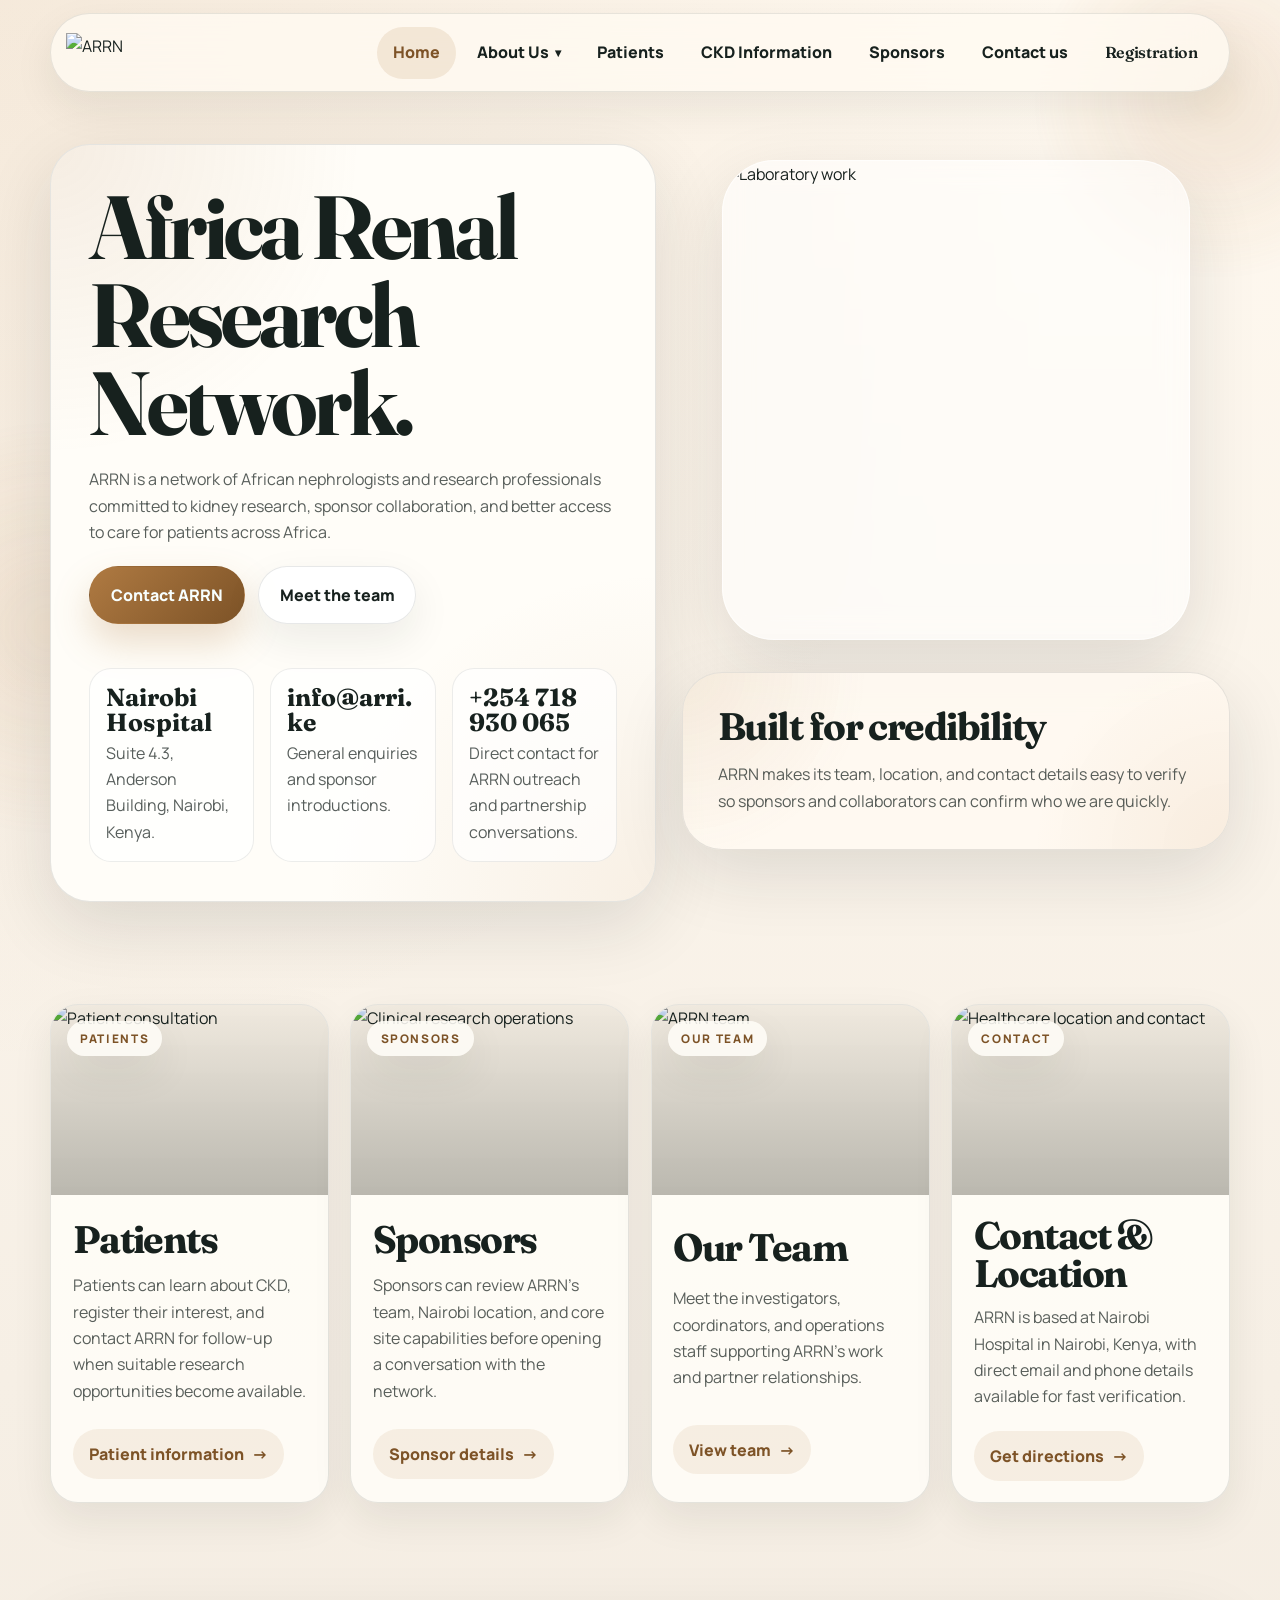
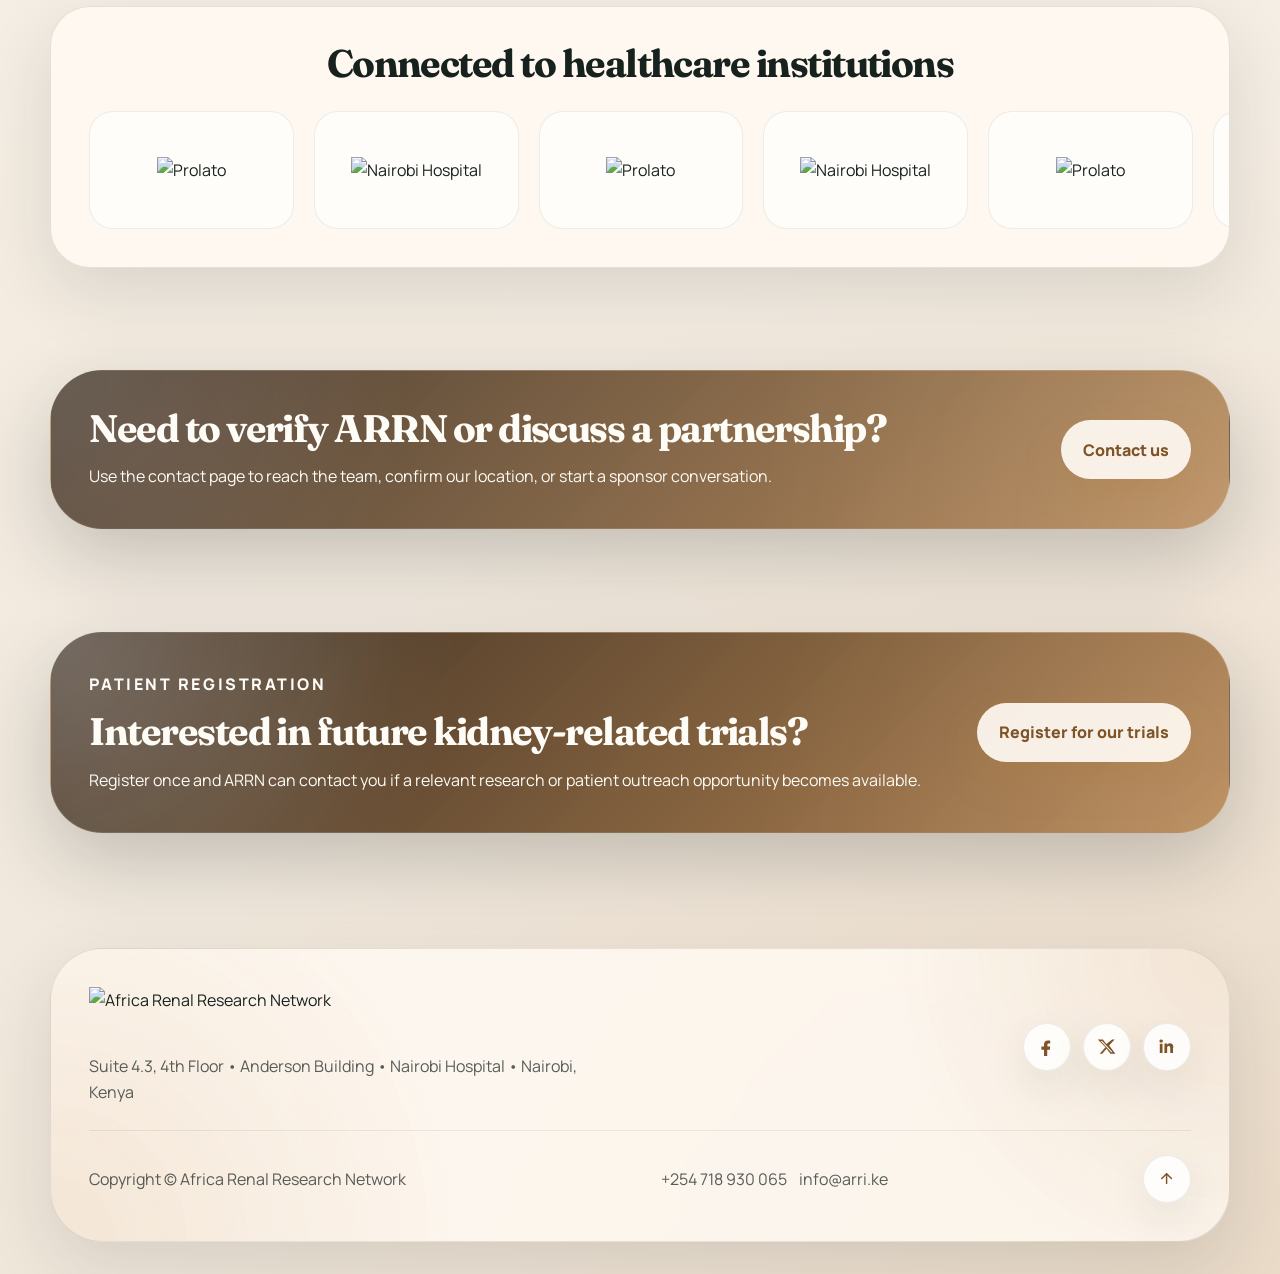
==== commit fa0872cf: "additions" ====
--- a/index.html
+++ b/index.html
@@ -58,11 +58,9 @@
         <div class="container">
           <div class="card-grid card-grid--four">
             <article class="feature-card" data-reveal>
-              <div class="card-media card-media--icon">
-                <div class="icon-display">
-                  <span class="icon-display__badge">PT</span>
-                  <span class="icon-display__label">Patients</span>
-                </div>
+              <div class="card-media feature-card__media">
+                <img src="https://arri.cloudpepper.site/web/image/1243-99b94b93/patients.jpeg" alt="Patient consultation">
+                <span class="feature-card__tag">Patients</span>
               </div>
               <div class="card-body">
                 <h2 class="card-title">Patients</h2>
@@ -74,11 +72,9 @@
             </article>
 
             <article class="feature-card" data-reveal style="--delay: 100ms;">
-              <div class="card-media card-media--icon">
-                <div class="icon-display">
-                  <span class="icon-display__badge">SP</span>
-                  <span class="icon-display__label">Sponsors</span>
-                </div>
+              <div class="card-media feature-card__media">
+                <img src="https://arri.cloudpepper.site/web/image/1390-0ad8741e/lab-work-scaled.webp" alt="Clinical research operations">
+                <span class="feature-card__tag">Sponsors</span>
               </div>
               <div class="card-body">
                 <h2 class="card-title">Sponsors</h2>
@@ -90,11 +86,9 @@
             </article>
 
             <article class="feature-card" data-reveal style="--delay: 180ms;">
-              <div class="card-media card-media--icon">
-                <div class="icon-display">
-                  <span class="icon-display__badge">TM</span>
-                  <span class="icon-display__label">Our Team</span>
-                </div>
+              <div class="card-media feature-card__media feature-card__media--team">
+                <img src="https://arri.cloudpepper.site/web/image/1248-69c4d5d0/teammm.svg" alt="ARRN team">
+                <span class="feature-card__tag">Our Team</span>
               </div>
               <div class="card-body">
                 <h2 class="card-title">Our Team</h2>
@@ -106,11 +100,9 @@
             </article>
 
             <article class="feature-card" data-reveal style="--delay: 260ms;">
-              <div class="card-media card-media--icon">
-                <div class="icon-display">
-                  <span class="icon-display__badge">CT</span>
-                  <span class="icon-display__label">Contact</span>
-                </div>
+              <div class="card-media feature-card__media">
+                <img src="https://arri.cloudpepper.site/web/image/1383-484a692c/lab.jpeg" alt="Healthcare location and contact">
+                <span class="feature-card__tag">Contact</span>
               </div>
               <div class="card-body">
                 <h2 class="card-title">Contact &amp; Location</h2>
--- a/styles.css
+++ b/styles.css
@@ -342,6 +342,12 @@
   min-height: 100%;
 }
 
+.hero-media--patient {
+  display: grid;
+  align-items: center;
+  justify-items: center;
+}
+
 .media-stack {
   display: grid;
   grid-template-columns: minmax(0, 1fr);
@@ -369,6 +375,17 @@
 
 .frame--hero {
   min-height: 480px;
+}
+
+.frame--patient-hero {
+  min-height: 340px;
+  max-width: min(420px, 100%);
+  margin-inline: auto;
+}
+
+.frame--mission {
+  min-height: 0;
+  aspect-ratio: 4 / 5;
 }
 
 .frame--float {
@@ -522,6 +539,44 @@
   transition: transform 420ms ease;
 }
 
+.feature-card__media {
+  aspect-ratio: 16 / 11;
+  background: rgba(175, 122, 66, 0.08);
+}
+
+.feature-card__media::after {
+  content: "";
+  position: absolute;
+  inset: 0;
+  background: linear-gradient(180deg, rgba(23, 33, 30, 0.04), rgba(23, 33, 30, 0.28));
+}
+
+.feature-card__media img {
+  object-position: center;
+}
+
+.feature-card__media--team img {
+  object-position: center top;
+}
+
+.feature-card__tag {
+  position: absolute;
+  top: 1rem;
+  left: 1rem;
+  z-index: 1;
+  display: inline-flex;
+  align-items: center;
+  padding: 0.48rem 0.82rem;
+  border-radius: 999px;
+  background: rgba(255, 253, 248, 0.88);
+  color: var(--teal-deep);
+  font-size: 0.74rem;
+  font-weight: 800;
+  letter-spacing: 0.14em;
+  text-transform: uppercase;
+  box-shadow: var(--shadow-soft);
+}
+
 .card-body {
   display: grid;
   gap: 0.75rem;
@@ -799,6 +854,36 @@
   min-height: 100%;
 }
 
+.hero-note--visual {
+  align-content: start;
+}
+
+.hero-note__media,
+.sponsor-hero-stack__media,
+.sponsor-panel-media {
+  margin: 0;
+  aspect-ratio: 16 / 10;
+}
+
+.hero-note__eyebrow {
+  margin: 0;
+  color: var(--teal-deep);
+  font-size: 0.78rem;
+  font-weight: 800;
+  letter-spacing: 0.14em;
+  text-transform: uppercase;
+}
+
+.hero-note .icon-display__badge {
+  background: var(--teal-soft);
+  color: var(--teal-deep);
+  box-shadow: none;
+}
+
+.hero-note .icon-display__label {
+  color: var(--ink);
+}
+
 .hero-note p,
 .metric span {
   margin: 0;
@@ -868,6 +953,11 @@
     radial-gradient(circle at top right, rgba(141, 181, 216, 0.2), transparent 34%),
     linear-gradient(180deg, rgba(252, 253, 255, 0.98), rgba(239, 245, 250, 0.94));
   border: 1px solid rgba(77, 124, 165, 0.14);
+}
+
+.sponsor-hero-stack__media,
+.sponsor-panel-media {
+  border-color: rgba(77, 124, 165, 0.14);
 }
 
 .sponsor-proof-list {
@@ -1189,6 +1279,97 @@
 
 .process-node:nth-child(4) .process-node__icon {
   animation-delay: 1.2s;
+}
+
+.patient-journey {
+  display: grid;
+  gap: 1rem;
+}
+
+.patient-step {
+  display: grid;
+  grid-template-columns: auto minmax(0, 1fr);
+  gap: 1.1rem;
+  padding: 1.2rem;
+  align-items: stretch;
+}
+
+.patient-step__rail {
+  display: grid;
+  grid-template-rows: auto auto 1fr;
+  justify-items: center;
+  gap: 0.65rem;
+}
+
+.patient-step__step {
+  display: inline-grid;
+  place-items: center;
+  width: 2.6rem;
+  height: 2.6rem;
+  border-radius: 999px;
+  background: linear-gradient(135deg, var(--gold), #dfc17b);
+  color: #fffdf8;
+  font-weight: 800;
+  letter-spacing: 0.06em;
+  box-shadow: 0 12px 24px rgba(196, 140, 83, 0.22);
+}
+
+.patient-step__icon {
+  display: inline-grid;
+  place-items: center;
+  width: 3rem;
+  height: 3rem;
+  border-radius: 18px;
+  color: var(--teal-deep);
+  background: rgba(175, 122, 66, 0.12);
+  border: 1px solid rgba(175, 122, 66, 0.18);
+  box-shadow: inset 0 1px 0 rgba(255, 255, 255, 0.58);
+}
+
+.patient-step__icon svg {
+  width: 1.4rem;
+  height: 1.4rem;
+  stroke: currentColor;
+  fill: none;
+  stroke-width: 1.8;
+  stroke-linecap: round;
+  stroke-linejoin: round;
+}
+
+.patient-step__line {
+  width: 2px;
+  min-height: 100%;
+  border-radius: 999px;
+  background: linear-gradient(180deg, rgba(175, 122, 66, 0.26), rgba(125, 83, 39, 0.14));
+}
+
+.patient-step:last-child .patient-step__line {
+  display: none;
+}
+
+.patient-step__content {
+  display: grid;
+  gap: 0.5rem;
+  align-content: center;
+}
+
+.patient-step__label {
+  margin: 0;
+  color: var(--teal-deep);
+  font-size: 0.78rem;
+  font-weight: 800;
+  letter-spacing: 0.14em;
+  text-transform: uppercase;
+}
+
+.patient-step .card-title {
+  font-size: clamp(1.35rem, 2vw, 1.8rem);
+  line-height: 1.06;
+}
+
+.patient-step__content p:last-child {
+  margin: 0;
+  color: var(--ink-soft);
 }
 
 @keyframes process-sweep {
@@ -1535,6 +1716,13 @@
   color: var(--ink);
   font-weight: 800;
   transition: background var(--transition), color var(--transition), transform var(--transition);
+}
+
+.nav-link--registration,
+.mobile-link--registration {
+  font-family: "Fraunces", serif;
+  font-weight: 600;
+  letter-spacing: -0.02em;
 }
 
 .nav-link:hover,
@@ -2009,6 +2197,24 @@
     flex: 0 0 82vw;
   }
 
+  .patient-step {
+    grid-template-columns: minmax(0, 1fr);
+    gap: 0.95rem;
+    padding: 1.05rem;
+  }
+
+  .patient-step__rail {
+    grid-template-columns: auto auto 1fr;
+    grid-template-rows: none;
+    align-items: center;
+  }
+
+  .patient-step__line {
+    width: 100%;
+    min-height: 2px;
+    height: 2px;
+  }
+
   .logo-cell {
     min-height: 90px;
   }
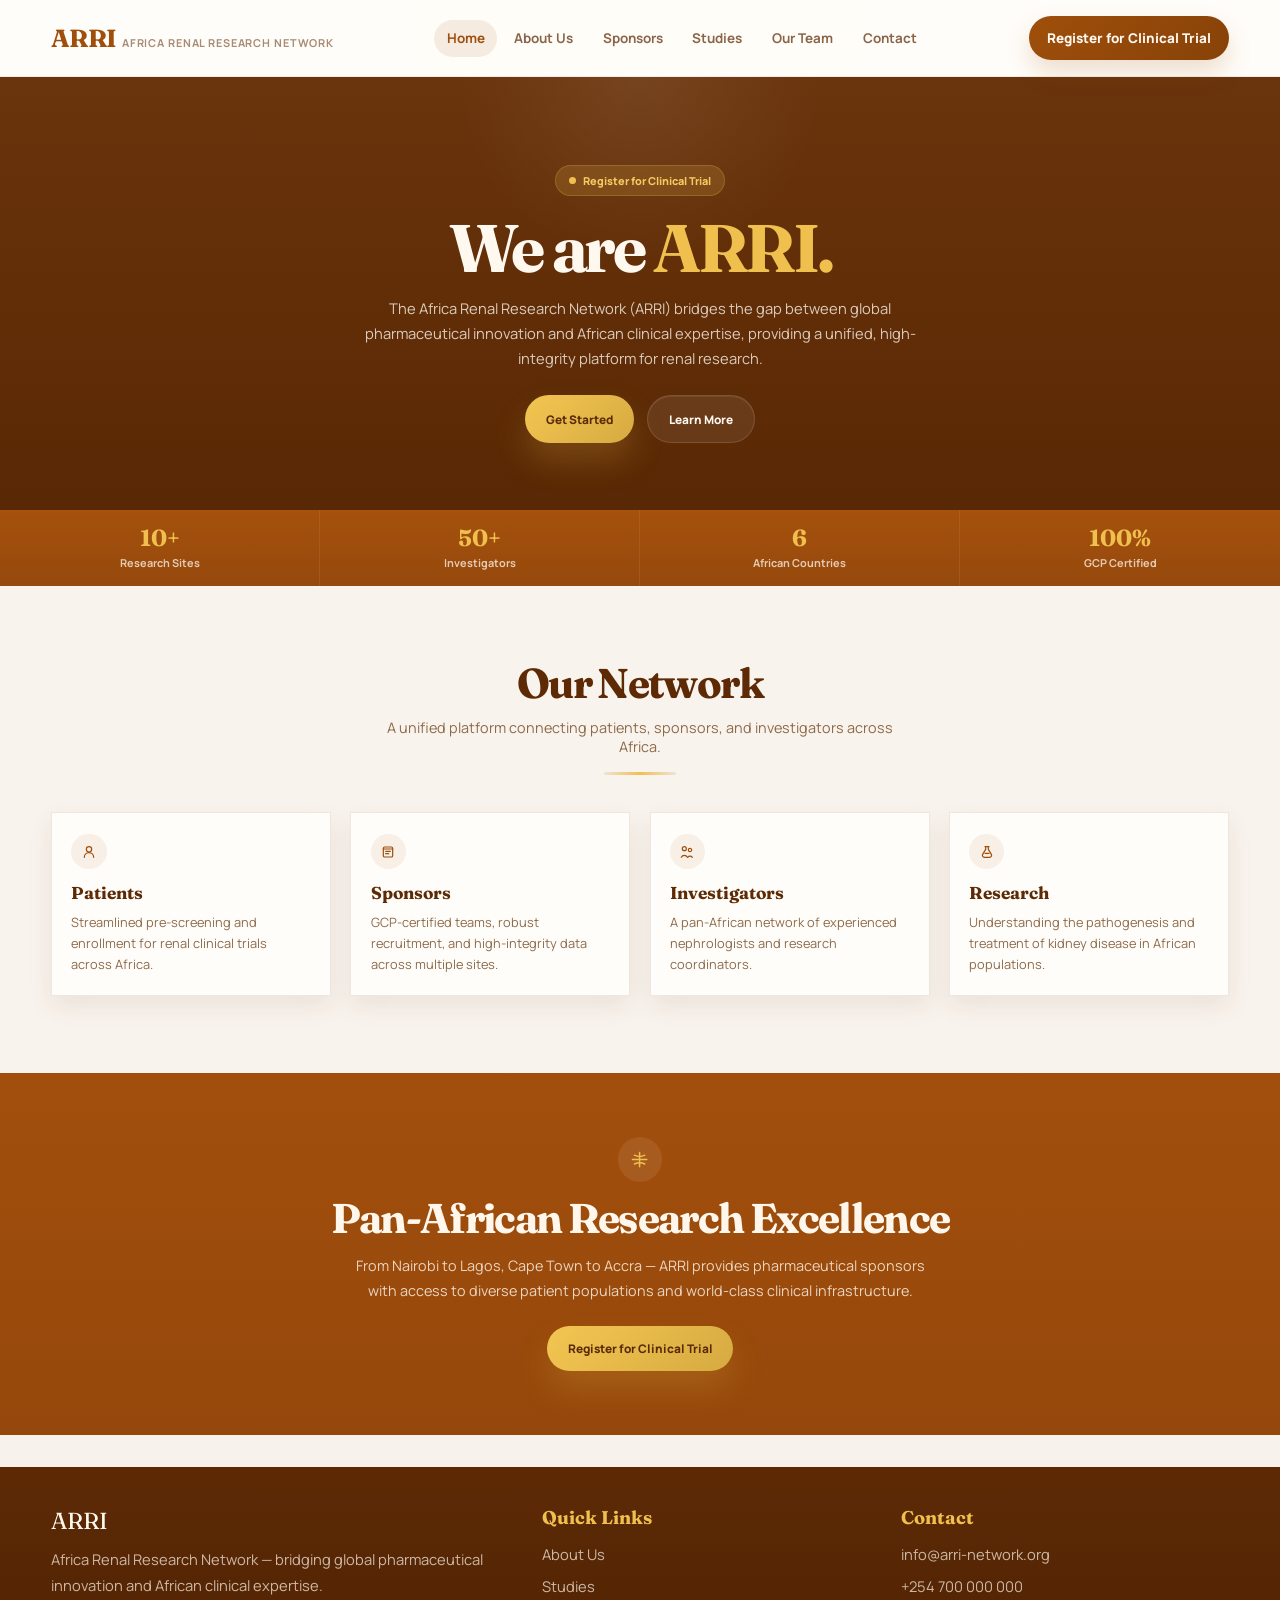
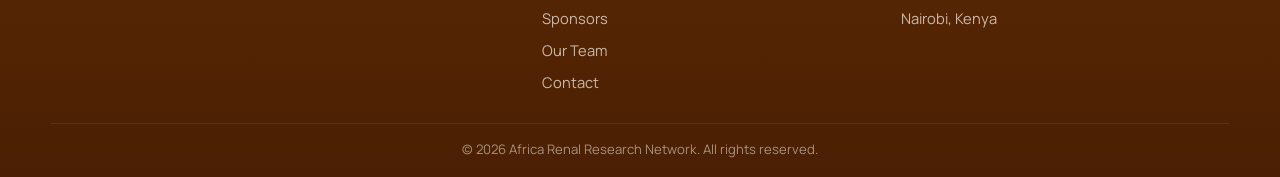
==== commit 40854569: "theme" ====
--- a/index.html
+++ b/index.html
@@ -3,155 +3,746 @@
   <head>
     <meta charset="utf-8">
     <meta name="viewport" content="width=device-width, initial-scale=1">
-    <meta name="description" content="Official website of Africa Renal Research Network (ARRN), connecting sponsors, clinicians, and patients across Africa.">
-    <title>Home | ARRN</title>
+    <meta
+      name="description"
+      content="Register for clinical trials with the Africa Renal Research Network (ARRI)."
+    >
+    <title>Clinical Trial Registration | ARRI</title>
     <link rel="preconnect" href="https://fonts.googleapis.com">
     <link rel="preconnect" href="https://fonts.gstatic.com" crossorigin>
-    <link href="https://fonts.googleapis.com/css2?family=Fraunces:wght@500;600;700&family=Manrope:wght@400;500;600;700;800&display=swap" rel="stylesheet">
-    <link rel="stylesheet" href="styles.css">
-    <script src="script.js" defer></script>
+    <link
+      href="https://fonts.googleapis.com/css2?family=Fraunces:wght@600;700&amp;family=Manrope:wght@400;500;600;700;800&amp;display=swap"
+      rel="stylesheet"
+    >
+    <style>
+      :root {
+        --page-bg: #f6f1eb;
+        --surface: #fffdf9;
+        --surface-muted: #fbf5ee;
+        --ink: #5d2a05;
+        --ink-soft: #8d6a4a;
+        --hero: #6a340c;
+        --hero-deep: #592804;
+        --accent: #9f4f0b;
+        --accent-deep: #874208;
+        --gold: #f0c04f;
+        --gold-deep: #d6a93f;
+        --line: rgba(93, 42, 5, 0.1);
+        --shadow: 0 22px 50px rgba(86, 41, 11, 0.12);
+        --shadow-soft: 0 10px 24px rgba(86, 41, 11, 0.08);
+        --radius-lg: 30px;
+        --radius-md: 22px;
+        --radius-sm: 18px;
+        --page-gutter: clamp(1rem, 4vw, 3.75rem);
+        --transition: 220ms ease;
+      }
+
+      *,
+      *::before,
+      *::after {
+        box-sizing: border-box;
+      }
+
+      html {
+        scroll-behavior: smooth;
+      }
+
+      body {
+        margin: 0;
+        min-height: 100vh;
+        font-family: "Manrope", sans-serif;
+        color: var(--ink);
+        background:
+          radial-gradient(circle at top center, rgba(240, 192, 79, 0.14), transparent 24%),
+          linear-gradient(180deg, #faf7f2 0%, var(--page-bg) 100%);
+      }
+
+      a {
+        color: inherit;
+        text-decoration: none;
+      }
+
+      img {
+        display: block;
+        max-width: 100%;
+      }
+
+      .container {
+        width: 100%;
+        margin: 0;
+      }
+
+      .site-header {
+        padding: 0;
+        background: rgba(255, 253, 249, 0.98);
+        border-bottom: 1px solid rgba(93, 42, 5, 0.08);
+        box-shadow: 0 8px 18px rgba(86, 41, 11, 0.06);
+      }
+
+      .nav-shell {
+        display: flex;
+        align-items: center;
+        justify-content: space-between;
+        gap: 1rem;
+        width: 100%;
+        padding: 1rem var(--page-gutter);
+        background: transparent;
+      }
+
+      .brand {
+        display: flex;
+        align-items: baseline;
+        gap: 0.35rem;
+        white-space: nowrap;
+      }
+
+      .brand__mark {
+        font-family: "Fraunces", serif;
+        font-size: 1.55rem;
+        font-weight: 700;
+        letter-spacing: -0.03em;
+        color: var(--accent);
+      }
+
+      .brand__copy {
+        font-size: 0.68rem;
+        font-weight: 700;
+        letter-spacing: 0.08em;
+        text-transform: uppercase;
+        color: rgba(93, 42, 5, 0.54);
+      }
+
+      .desktop-nav {
+        display: flex;
+        align-items: center;
+        gap: 0.25rem;
+        flex-wrap: wrap;
+        justify-content: center;
+      }
+
+      .desktop-nav a {
+        padding: 0.6rem 0.8rem;
+        border-radius: 999px;
+        font-size: 0.84rem;
+        font-weight: 700;
+        color: rgba(93, 42, 5, 0.72);
+        transition: background var(--transition), color var(--transition);
+      }
+
+      .desktop-nav a:hover,
+      .desktop-nav a:focus-visible,
+      .desktop-nav a.is-active {
+        background: rgba(159, 79, 11, 0.1);
+        color: var(--accent);
+      }
+
+      .nav-cta,
+      .button {
+        display: inline-flex;
+        align-items: center;
+        justify-content: center;
+        gap: 0.55rem;
+        border: 0;
+        border-radius: 999px;
+        font-weight: 800;
+        transition:
+          transform var(--transition),
+          box-shadow var(--transition),
+          background var(--transition),
+          color var(--transition);
+      }
+
+      .nav-cta:hover,
+      .nav-cta:focus-visible,
+      .button:hover,
+      .button:focus-visible {
+        transform: translateY(-2px);
+      }
+
+      .nav-cta {
+        padding: 0.82rem 1.12rem;
+        background: linear-gradient(135deg, var(--accent), var(--accent-deep));
+        color: #fff8f0;
+        font-size: 0.84rem;
+        box-shadow: 0 12px 24px rgba(159, 79, 11, 0.18);
+      }
+
+      main {
+        padding: 0 0 2rem;
+      }
+
+      .hero-shell {
+        overflow: hidden;
+        border-radius: 0;
+      }
+
+      .hero-panel {
+        padding: clamp(3.8rem, 8vw, 5.5rem) 1.5rem clamp(3rem, 6vw, 4.2rem);
+        text-align: center;
+        color: #fff8ef;
+        background:
+          radial-gradient(circle at top center, rgba(255, 255, 255, 0.08), transparent 24%),
+          linear-gradient(180deg, var(--hero) 0%, var(--hero-deep) 100%);
+      }
+
+      .hero-pill {
+        display: inline-flex;
+        align-items: center;
+        gap: 0.45rem;
+        padding: 0.42rem 0.82rem;
+        border-radius: 999px;
+        background: rgba(240, 192, 79, 0.16);
+        border: 1px solid rgba(240, 192, 79, 0.22);
+        color: #f6ca62;
+        font-size: 0.68rem;
+        font-weight: 800;
+      }
+
+      .hero-pill::before {
+        content: "";
+        width: 0.45rem;
+        height: 0.45rem;
+        border-radius: 999px;
+        background: var(--gold);
+      }
+
+      .hero-title {
+        margin: 1.25rem 0 0;
+        font-family: "Fraunces", serif;
+        font-size: clamp(2.5rem, 5.5vw, 4.2rem);
+        line-height: 0.96;
+        letter-spacing: -0.05em;
+      }
+
+      .hero-title .highlight {
+        color: var(--gold);
+      }
+
+      .hero-copy {
+        width: min(100%, 36rem);
+        margin: 1rem auto 0;
+        color: rgba(255, 248, 239, 0.78);
+        font-size: 0.92rem;
+        line-height: 1.7;
+      }
+
+      .hero-actions {
+        display: flex;
+        justify-content: center;
+        gap: 0.85rem;
+        margin-top: 1.5rem;
+        flex-wrap: wrap;
+      }
+
+      .button {
+        padding: 0.9rem 1.3rem;
+        font-size: 0.74rem;
+      }
+
+      .button--gold {
+        background: linear-gradient(135deg, #f3c652, #d7aa41);
+        color: #5b2b08;
+        box-shadow: 0 18px 32px rgba(214, 169, 63, 0.24);
+      }
+
+      .button--ghost {
+        background: rgba(255, 255, 255, 0.08);
+        color: #fff8ef;
+        border: 1px solid rgba(255, 255, 255, 0.12);
+        box-shadow: inset 0 1px 0 rgba(255, 255, 255, 0.08);
+      }
+
+      .stats-strip {
+        display: grid;
+        grid-template-columns: repeat(4, minmax(0, 1fr));
+        gap: 0;
+        background: linear-gradient(180deg, #a6510d 0%, #95490c 100%);
+      }
+
+      .stat {
+        padding: 1rem 1.1rem;
+        text-align: center;
+        border-right: 1px solid rgba(255, 255, 255, 0.08);
+      }
+
+      .stat:last-child {
+        border-right: 0;
+      }
+
+      .stat strong {
+        display: block;
+        font-family: "Fraunces", serif;
+        font-size: 1.45rem;
+        line-height: 1;
+        color: var(--gold);
+      }
+
+      .stat span {
+        display: block;
+        margin-top: 0.35rem;
+        font-size: 0.68rem;
+        font-weight: 700;
+        color: rgba(255, 248, 239, 0.74);
+      }
+
+      .section {
+        padding: clamp(3.2rem, 6vw, 4.8rem) 0;
+      }
+
+      .network-section {
+        background: #f8f3ec;
+      }
+
+      .network-section .container,
+      .site-footer .container {
+        padding-inline: var(--page-gutter);
+      }
+
+      .section-header {
+        text-align: center;
+      }
+
+      .section-title {
+        margin: 0;
+        font-family: "Fraunces", serif;
+        font-size: clamp(2rem, 4vw, 2.6rem);
+        line-height: 0.98;
+        letter-spacing: -0.04em;
+      }
+
+      .section-copy {
+        width: min(100%, 34rem);
+        margin: 0.9rem auto 0;
+        color: var(--ink-soft);
+        font-size: 0.9rem;
+      }
+
+      .section-divider {
+        width: 4.5rem;
+        height: 3px;
+        margin: 1rem auto 0;
+        border-radius: 999px;
+        background: linear-gradient(90deg, rgba(159, 79, 11, 0.1), var(--gold), rgba(159, 79, 11, 0.1));
+      }
+
+      .network-grid {
+        display: grid;
+        grid-template-columns: repeat(4, minmax(0, 1fr));
+        gap: 1.2rem;
+        margin-top: 2.3rem;
+      }
+
+      .network-card {
+        padding: 1.35rem 1.2rem 1.25rem;
+        border-radius: 0;
+        background: var(--surface);
+        border: 1px solid var(--line);
+        box-shadow: var(--shadow-soft);
+        transition: transform var(--transition), box-shadow var(--transition);
+      }
+
+      .network-card:hover,
+      .network-card:focus-within {
+        transform: translateY(-5px);
+        box-shadow: 0 18px 36px rgba(86, 41, 11, 0.12);
+      }
+
+      .card-icon {
+        display: inline-grid;
+        place-items: center;
+        width: 2.2rem;
+        height: 2.2rem;
+        border-radius: 999px;
+        background: rgba(159, 79, 11, 0.08);
+        color: var(--accent);
+      }
+
+      .card-icon svg {
+        width: 1rem;
+        height: 1rem;
+        stroke: currentColor;
+        fill: none;
+        stroke-width: 1.8;
+        stroke-linecap: round;
+        stroke-linejoin: round;
+      }
+
+      .card-title {
+        margin: 0.9rem 0 0;
+        font-family: "Fraunces", serif;
+        font-size: 1.08rem;
+        line-height: 1.05;
+      }
+
+      .card-copy {
+        margin: 0.6rem 0 0;
+        color: var(--ink-soft);
+        font-size: 0.8rem;
+        line-height: 1.65;
+      }
+
+      .cta-section {
+        padding: 0;
+      }
+
+      .cta-panel {
+        padding: clamp(3.2rem, 5vw, 4.2rem) 1.5rem;
+        text-align: center;
+        color: #fff7ec;
+        background: linear-gradient(180deg, #a24f0d 0%, #95480b 100%);
+      }
+
+      .cta-icon {
+        display: inline-grid;
+        place-items: center;
+        width: 2.8rem;
+        height: 2.8rem;
+        border-radius: 999px;
+        margin-bottom: 1rem;
+        color: var(--gold);
+        background: rgba(255, 255, 255, 0.08);
+      }
+
+      .cta-icon svg {
+        width: 1.2rem;
+        height: 1.2rem;
+        stroke: currentColor;
+        fill: none;
+        stroke-width: 1.8;
+        stroke-linecap: round;
+        stroke-linejoin: round;
+      }
+
+      .cta-panel p {
+        width: min(100%, 37rem);
+        margin: 1rem auto 0;
+        color: rgba(255, 247, 236, 0.8);
+        font-size: 0.9rem;
+        line-height: 1.7;
+      }
+
+      .cta-panel .button {
+        margin-top: 1.4rem;
+      }
+
+      .site-footer {
+        background: linear-gradient(180deg, #5d2a05 0%, #4a1f03 100%);
+        color: #fff7ec;
+      }
+
+      .footer-shell {
+        padding: 2.4rem 0 1.2rem;
+      }
+
+      .footer-grid {
+        display: grid;
+        grid-template-columns: minmax(0, 1.4fr) repeat(2, minmax(0, 1fr));
+        gap: 2rem;
+      }
+
+      .footer-title {
+        margin: 0 0 0.75rem;
+        font-family: "Fraunces", serif;
+        font-size: 1.15rem;
+        color: var(--gold);
+      }
+
+      .footer-brand {
+        font-family: "Fraunces", serif;
+        font-size: 1.45rem;
+        margin: 0 0 0.7rem;
+      }
+
+      .footer-copy,
+      .footer-links a,
+      .footer-contact a,
+      .footer-contact p {
+        margin: 0;
+        color: rgba(255, 247, 236, 0.7);
+        font-size: 0.92rem;
+        line-height: 1.8;
+      }
+
+      .footer-links,
+      .footer-contact {
+        display: grid;
+        gap: 0.35rem;
+      }
+
+      .footer-links a:hover,
+      .footer-links a:focus-visible,
+      .footer-contact a:hover,
+      .footer-contact a:focus-visible {
+        color: var(--gold);
+      }
+
+      .footer-bottom {
+        margin-top: 1.7rem;
+        padding-top: 1rem;
+        border-top: 1px solid rgba(255, 255, 255, 0.08);
+        text-align: center;
+      }
+
+      .footer-bottom p {
+        margin: 0;
+        color: rgba(255, 247, 236, 0.52);
+        font-size: 0.82rem;
+      }
+
+      @media (max-width: 980px) {
+        .nav-shell,
+        .footer-grid {
+          flex-direction: column;
+          grid-template-columns: repeat(2, minmax(0, 1fr));
+        }
+
+        .brand,
+        .desktop-nav,
+        .nav-cta {
+          justify-content: center;
+        }
+
+        .stats-strip,
+        .network-grid {
+          grid-template-columns: repeat(2, minmax(0, 1fr));
+        }
+
+        .footer-brand-column {
+          grid-column: 1 / -1;
+        }
+      }
+
+      @media (max-width: 720px) {
+        .site-header {
+          padding-top: 0;
+        }
+
+        .nav-shell {
+          padding: 1rem;
+        }
+
+        .desktop-nav {
+          gap: 0.45rem;
+        }
+
+        .desktop-nav a {
+          font-size: 0.86rem;
+        }
+
+        .hero-panel {
+          padding-top: 3rem;
+          padding-bottom: 2.5rem;
+        }
+
+        .hero-actions {
+          flex-direction: column;
+          align-items: center;
+        }
+
+        .hero-actions .button {
+          width: min(100%, 220px);
+        }
+
+        .stats-strip,
+        .network-grid,
+        .footer-grid {
+          grid-template-columns: minmax(0, 1fr);
+        }
+
+        .stat {
+          border-right: 0;
+          border-bottom: 1px solid rgba(255, 255, 255, 0.08);
+        }
+
+        .stat:last-child {
+          border-bottom: 0;
+        }
+      }
+    </style>
   </head>
-  <body data-page="home">
-    <div data-site-header></div>
+  <body>
+    <header class="site-header">
+      <div class="container">
+        <div class="nav-shell">
+          <a class="brand" href="index.html" aria-label="ARRI home">
+            <span class="brand__mark">ARRI</span>
+            <span class="brand__copy">Africa Renal Research Network</span>
+          </a>
+          <nav class="desktop-nav" aria-label="Main">
+            <a class="is-active" href="index.html">Home</a>
+            <a href="mission-and-vision.html">About Us</a>
+            <a href="sponsors.html">Sponsors</a>
+            <a href="patients.html">Studies</a>
+            <a href="our-team.html">Our Team</a>
+            <a href="contactus.html">Contact</a>
+          </nav>
+          <a class="nav-cta" href="registration.html">Register for Clinical Trial</a>
+        </div>
+      </div>
+    </header>
+
     <main>
-      <section class="section">
-        <div class="container hero-grid">
-          <div class="hero-copy surface surface--strong" data-reveal>
-            <h1 class="title-xl">Africa Renal Research Network.</h1>
-            <p class="hero-text">ARRN is a network of African nephrologists and research professionals committed to kidney research, sponsor collaboration, and better access to care for patients across Africa.</p>
+      <section class="hero-shell">
+        <div class="container">
+          <div class="hero-panel">
+            <span class="hero-pill">Register for Clinical Trial</span>
+            <h1 class="hero-title">We are <span class="highlight">ARRI.</span></h1>
+            <p class="hero-copy">
+              The Africa Renal Research Network (ARRI) bridges the gap between global pharmaceutical innovation and African clinical expertise, providing a unified, high-integrity platform for renal research.
+            </p>
             <div class="hero-actions">
-              <a class="button" href="contactus.html">Contact ARRN</a>
-              <a class="button button--secondary" href="our-team.html">Meet the team</a>
-            </div>
-            <div class="metrics-strip">
-              <div class="metric">
-                <strong>Nairobi Hospital</strong>
-                <span>Suite 4.3, Anderson Building, Nairobi, Kenya.</span>
-              </div>
-              <div class="metric">
-                <strong>info@arri.ke</strong>
-                <span>General enquiries and sponsor introductions.</span>
-              </div>
-              <div class="metric">
-                <strong>+254 718 930 065</strong>
-                <span>Direct contact for ARRN outreach and partnership conversations.</span>
-              </div>
+              <a class="button button--gold" href="registration.html">Get Started</a>
+              <a class="button button--ghost" href="mission-and-vision.html">Learn More</a>
             </div>
           </div>
-          <div class="hero-media" data-reveal>
-            <div class="media-stack">
-              <figure class="frame frame--hero">
-                <img src="https://arri.cloudpepper.site/web/image/1390-0ad8741e/lab-work-scaled.webp" alt="Laboratory work">
-              </figure>
-              <div class="panel surface hero-note">
-                <div class="page-header">
-                  <h2 class="title-md">Built for credibility</h2>
-                  <p>ARRN makes its team, location, and contact details easy to verify so sponsors and collaborators can confirm who we are quickly.</p>
-                </div>
-              </div>
+          <div class="stats-strip">
+            <div class="stat">
+              <strong>10+</strong>
+              <span>Research Sites</span>
+            </div>
+            <div class="stat">
+              <strong>50+</strong>
+              <span>Investigators</span>
+            </div>
+            <div class="stat">
+              <strong>6</strong>
+              <span>African Countries</span>
+            </div>
+            <div class="stat">
+              <strong>100%</strong>
+              <span>GCP Certified</span>
             </div>
           </div>
         </div>
       </section>
 
-      <section class="section">
+      <section class="section network-section">
         <div class="container">
-          <div class="card-grid card-grid--four">
-            <article class="feature-card" data-reveal>
-              <div class="card-media feature-card__media">
-                <img src="https://arri.cloudpepper.site/web/image/1243-99b94b93/patients.jpeg" alt="Patient consultation">
-                <span class="feature-card__tag">Patients</span>
-              </div>
-              <div class="card-body">
-                <h2 class="card-title">Patients</h2>
-                <p>Patients can learn about CKD, register their interest, and contact ARRN for follow-up when suitable research opportunities become available.</p>
-              </div>
-              <div class="card-actions">
-                <a class="link-pill" href="patients.html">Patient information</a>
-              </div>
+          <div class="section-header">
+            <h2 class="section-title">Our Network</h2>
+            <p class="section-copy">
+              A unified platform connecting patients, sponsors, and investigators across Africa.
+            </p>
+            <div class="section-divider" aria-hidden="true"></div>
+          </div>
+
+          <div class="network-grid">
+            <article class="network-card">
+              <span class="card-icon" aria-hidden="true">
+                <svg viewBox="0 0 24 24">
+                  <path d="M12 12a4 4 0 1 0 0-8 4 4 0 0 0 0 8Z"></path>
+                  <path d="M5 20a7 7 0 0 1 14 0"></path>
+                </svg>
+              </span>
+              <h3 class="card-title">Patients</h3>
+              <p class="card-copy">
+                Streamlined pre-screening and enrollment for renal clinical trials across Africa.
+              </p>
             </article>
 
-            <article class="feature-card" data-reveal style="--delay: 100ms;">
-              <div class="card-media feature-card__media">
-                <img src="https://arri.cloudpepper.site/web/image/1390-0ad8741e/lab-work-scaled.webp" alt="Clinical research operations">
-                <span class="feature-card__tag">Sponsors</span>
-              </div>
-              <div class="card-body">
-                <h2 class="card-title">Sponsors</h2>
-                <p>Sponsors can review ARRN's team, Nairobi location, and core site capabilities before opening a conversation with the network.</p>
-              </div>
-              <div class="card-actions">
-                <a class="link-pill" href="sponsors.html">Sponsor details</a>
-              </div>
+            <article class="network-card">
+              <span class="card-icon" aria-hidden="true">
+                <svg viewBox="0 0 24 24">
+                  <path d="M5 7.5h14"></path>
+                  <path d="M7 4.5h10a2 2 0 0 1 2 2v11a2 2 0 0 1-2 2H7a2 2 0 0 1-2-2v-11a2 2 0 0 1 2-2Z"></path>
+                  <path d="M8.5 11h7"></path>
+                  <path d="M8.5 14.5h4.5"></path>
+                </svg>
+              </span>
+              <h3 class="card-title">Sponsors</h3>
+              <p class="card-copy">
+                GCP-certified teams, robust recruitment, and high-integrity data across multiple sites.
+              </p>
             </article>
 
-            <article class="feature-card" data-reveal style="--delay: 180ms;">
-              <div class="card-media feature-card__media feature-card__media--team">
-                <img src="https://arri.cloudpepper.site/web/image/1248-69c4d5d0/teammm.svg" alt="ARRN team">
-                <span class="feature-card__tag">Our Team</span>
-              </div>
-              <div class="card-body">
-                <h2 class="card-title">Our Team</h2>
-                <p>Meet the investigators, coordinators, and operations staff supporting ARRN's work and partner relationships.</p>
-              </div>
-              <div class="card-actions">
-                <a class="link-pill" href="our-team.html">View team</a>
-              </div>
+            <article class="network-card">
+              <span class="card-icon" aria-hidden="true">
+                <svg viewBox="0 0 24 24">
+                  <path d="M8 10a3 3 0 1 0 0-6 3 3 0 0 0 0 6Z"></path>
+                  <path d="M16.5 11.5a2.5 2.5 0 1 0 0-5 2.5 2.5 0 0 0 0 5Z"></path>
+                  <path d="M3.5 20a5 5 0 0 1 9 0"></path>
+                  <path d="M13 20a4.5 4.5 0 0 1 7 0"></path>
+                </svg>
+              </span>
+              <h3 class="card-title">Investigators</h3>
+              <p class="card-copy">
+                A pan-African network of experienced nephrologists and research coordinators.
+              </p>
             </article>
 
-            <article class="feature-card" data-reveal style="--delay: 260ms;">
-              <div class="card-media feature-card__media">
-                <img src="https://arri.cloudpepper.site/web/image/1383-484a692c/lab.jpeg" alt="Healthcare location and contact">
-                <span class="feature-card__tag">Contact</span>
-              </div>
-              <div class="card-body">
-                <h2 class="card-title">Contact &amp; Location</h2>
-                <p>ARRN is based at Nairobi Hospital in Nairobi, Kenya, with direct email and phone details available for fast verification.</p>
-              </div>
-              <div class="card-actions">
-                <a class="link-pill" href="contactus.html">Get directions</a>
-              </div>
+            <article class="network-card">
+              <span class="card-icon" aria-hidden="true">
+                <svg viewBox="0 0 24 24">
+                  <path d="M9 4h6"></path>
+                  <path d="M10 4v4l-4.5 7.5A3 3 0 0 0 8 20h8a3 3 0 0 0 2.5-4.5L14 8V4"></path>
+                  <path d="M9 14h6"></path>
+                </svg>
+              </span>
+              <h3 class="card-title">Research</h3>
+              <p class="card-copy">
+                Understanding the pathogenesis and treatment of kidney disease in African populations.
+              </p>
             </article>
           </div>
         </div>
       </section>
 
-      <section class="section">
+      <section class="cta-section">
         <div class="container">
-          <div class="logo-panel surface" data-reveal>
-            <h2 class="section-title section-title--center">Connected to healthcare institutions</h2>
-            <div class="logo-grid">
-              <div class="logo-cell">
-                <img src="https://arri.cloudpepper.site/web/image/website.s_reference_demo_image_5" alt="Healthcare institute logo">
-              </div>
-              <div class="logo-cell">
-                <img src="https://arri.cloudpepper.site/web/image/1366-c4a71c81/prolato.webp" alt="Prolato">
-              </div>
-              <div class="logo-cell">
-                <img src="https://arri.cloudpepper.site/web/image/1359-c9535811/Nairobi_Hospital_Logo.png" alt="Nairobi Hospital">
-              </div>
-              <div class="logo-cell">
-                <img src="https://arri.cloudpepper.site/web/image/1467-f5e6b9e4/Screenshot_2020-10-03_at_17.13.40-removebg-preview.png" alt="Healthcare institute logo">
-              </div>
-            </div>
-          </div>
-        </div>
-      </section>
-
-      <section class="section">
-        <div class="container">
-          <div class="cta-band" style="--band-image: url('https://arri.cloudpepper.site/web/image/1243-99b94b93/patients.jpeg');" data-reveal>
-            <div class="cta-band__inner">
-              <div class="spaced">
-                <h2 class="title-md">Need to verify ARRN or discuss a partnership?</h2>
-                <p>Use the contact page to reach the team, confirm our location, or start a sponsor conversation.</p>
-              </div>
-              <a class="button button--light" href="contactus.html">Contact us</a>
-            </div>
+          <div class="cta-panel">
+            <span class="cta-icon" aria-hidden="true">
+              <svg viewBox="0 0 24 24">
+                <path d="M12 3v18"></path>
+                <path d="M3 12h18"></path>
+                <path d="M5.5 6.5a15 15 0 0 0 13 0"></path>
+                <path d="M5.5 17.5a15 15 0 0 1 13 0"></path>
+              </svg>
+            </span>
+            <h2 class="section-title">Pan-African Research Excellence</h2>
+            <p>
+              From Nairobi to Lagos, Cape Town to Accra — ARRI provides pharmaceutical sponsors with access to diverse patient populations and world-class clinical infrastructure.
+            </p>
+            <a class="button button--gold" href="registration.html">Register for Clinical Trial</a>
           </div>
         </div>
       </section>
     </main>
-    <div data-site-footer></div>
+
+    <footer class="site-footer">
+      <div class="container footer-shell">
+        <div class="footer-grid">
+          <div class="footer-brand-column">
+            <p class="footer-brand">ARRI</p>
+            <p class="footer-copy">
+              Africa Renal Research Network — bridging global pharmaceutical innovation and African clinical expertise.
+            </p>
+          </div>
+
+          <div>
+            <h3 class="footer-title">Quick Links</h3>
+            <nav class="footer-links" aria-label="Quick Links">
+              <a href="mission-and-vision.html">About Us</a>
+              <a href="patients.html">Studies</a>
+              <a href="sponsors.html">Sponsors</a>
+              <a href="our-team.html">Our Team</a>
+              <a href="contactus.html">Contact</a>
+            </nav>
+          </div>
+
+          <div>
+            <h3 class="footer-title">Contact</h3>
+            <div class="footer-contact">
+              <a href="mailto:info@arri-network.org">info@arri-network.org</a>
+              <a href="tel:+254700000000">+254 700 000 000</a>
+              <p>Nairobi, Kenya</p>
+            </div>
+          </div>
+        </div>
+
+        <div class="footer-bottom">
+          <p>© 2026 Africa Renal Research Network. All rights reserved.</p>
+        </div>
+      </div>
+    </footer>
   </body>
 </html>
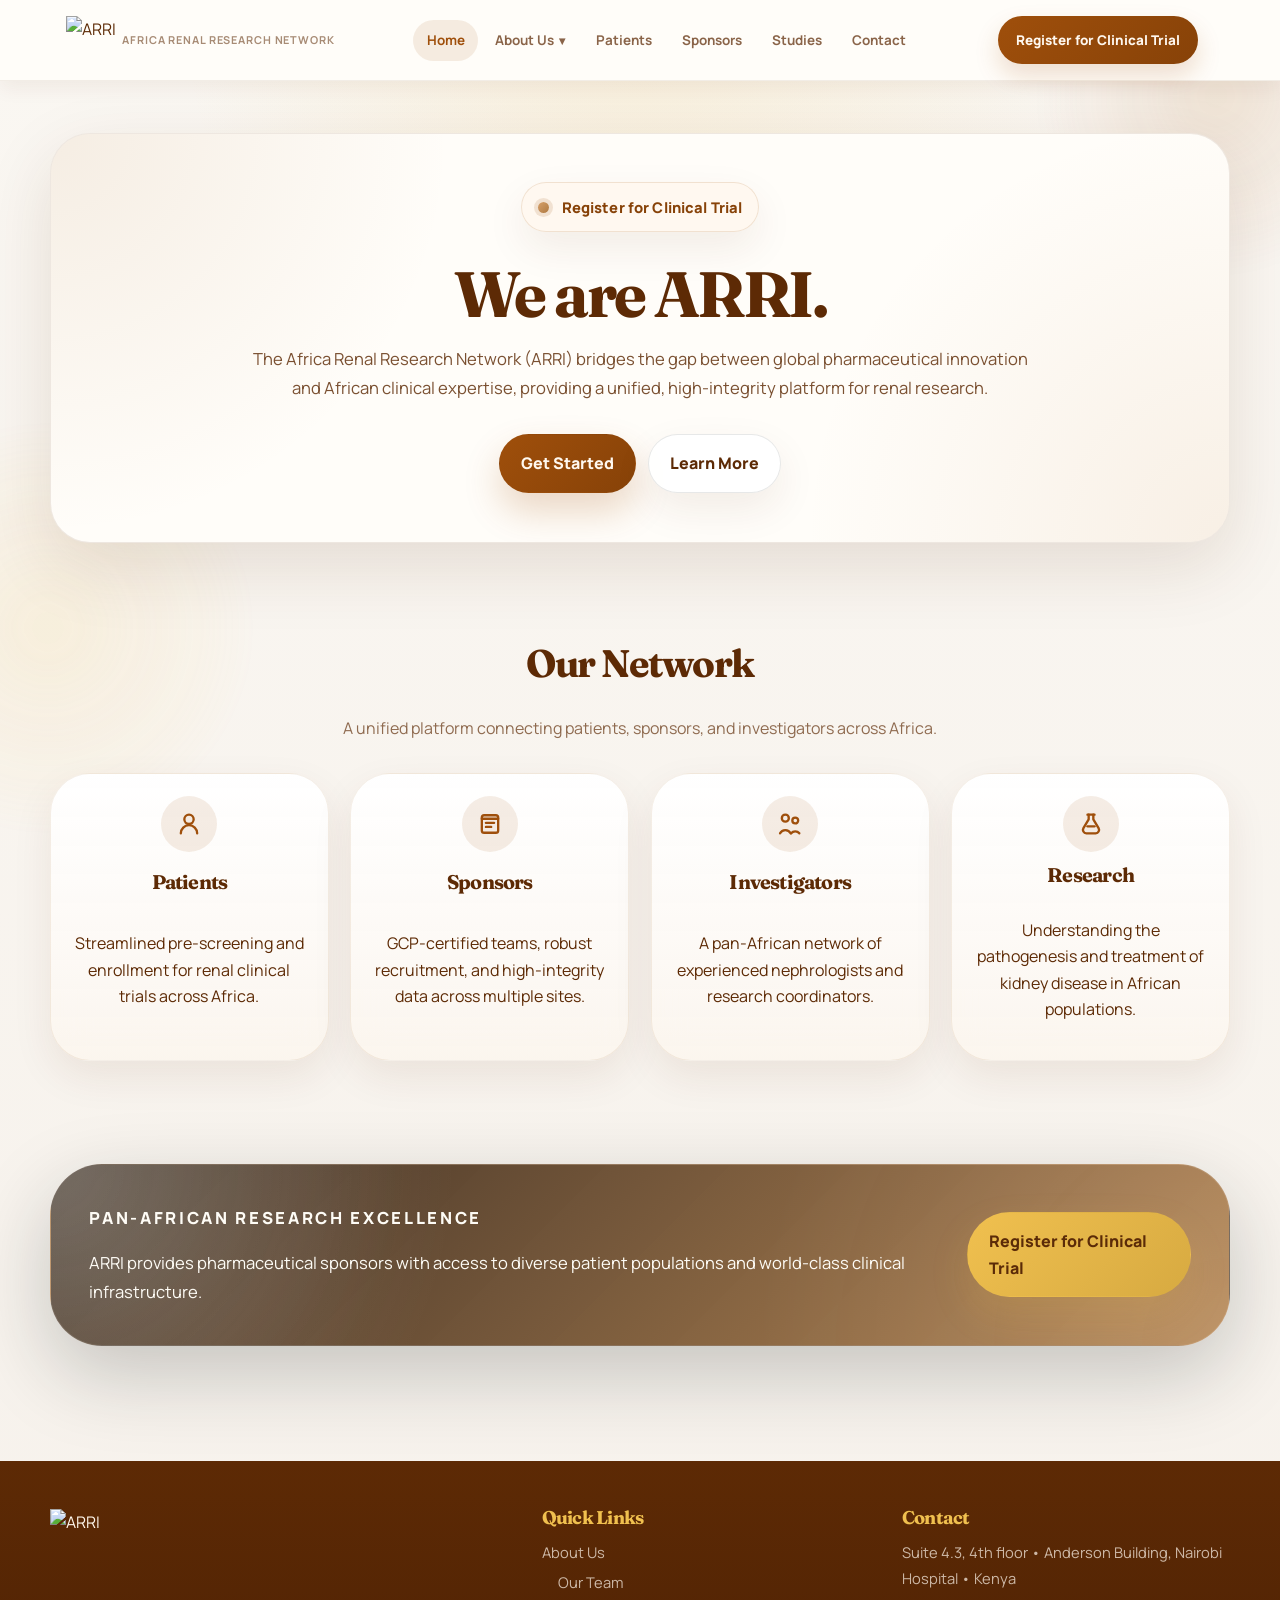
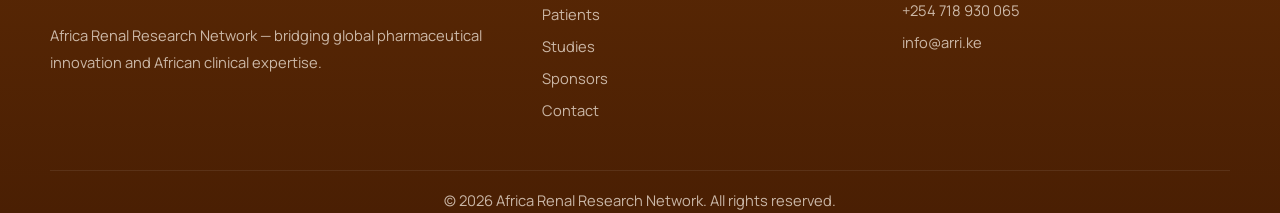
==== commit a1eb3298: "fixes" ====
--- a/index.html
+++ b/index.html
@@ -3,746 +3,124 @@
   <head>
     <meta charset="utf-8">
     <meta name="viewport" content="width=device-width, initial-scale=1">
-    <meta
-      name="description"
-      content="Register for clinical trials with the Africa Renal Research Network (ARRI)."
-    >
+    <meta name="description" content="Register for clinical trials with the Africa Renal Research Network (ARRI).">
     <title>Clinical Trial Registration | ARRI</title>
     <link rel="preconnect" href="https://fonts.googleapis.com">
     <link rel="preconnect" href="https://fonts.gstatic.com" crossorigin>
-    <link
-      href="https://fonts.googleapis.com/css2?family=Fraunces:wght@600;700&amp;family=Manrope:wght@400;500;600;700;800&amp;display=swap"
-      rel="stylesheet"
-    >
-    <style>
-      :root {
-        --page-bg: #f6f1eb;
-        --surface: #fffdf9;
-        --surface-muted: #fbf5ee;
-        --ink: #5d2a05;
-        --ink-soft: #8d6a4a;
-        --hero: #6a340c;
-        --hero-deep: #592804;
-        --accent: #9f4f0b;
-        --accent-deep: #874208;
-        --gold: #f0c04f;
-        --gold-deep: #d6a93f;
-        --line: rgba(93, 42, 5, 0.1);
-        --shadow: 0 22px 50px rgba(86, 41, 11, 0.12);
-        --shadow-soft: 0 10px 24px rgba(86, 41, 11, 0.08);
-        --radius-lg: 30px;
-        --radius-md: 22px;
-        --radius-sm: 18px;
-        --page-gutter: clamp(1rem, 4vw, 3.75rem);
-        --transition: 220ms ease;
-      }
-
-      *,
-      *::before,
-      *::after {
-        box-sizing: border-box;
-      }
-
-      html {
-        scroll-behavior: smooth;
-      }
-
-      body {
-        margin: 0;
-        min-height: 100vh;
-        font-family: "Manrope", sans-serif;
-        color: var(--ink);
-        background:
-          radial-gradient(circle at top center, rgba(240, 192, 79, 0.14), transparent 24%),
-          linear-gradient(180deg, #faf7f2 0%, var(--page-bg) 100%);
-      }
-
-      a {
-        color: inherit;
-        text-decoration: none;
-      }
-
-      img {
-        display: block;
-        max-width: 100%;
-      }
-
-      .container {
-        width: 100%;
-        margin: 0;
-      }
-
-      .site-header {
-        padding: 0;
-        background: rgba(255, 253, 249, 0.98);
-        border-bottom: 1px solid rgba(93, 42, 5, 0.08);
-        box-shadow: 0 8px 18px rgba(86, 41, 11, 0.06);
-      }
-
-      .nav-shell {
-        display: flex;
-        align-items: center;
-        justify-content: space-between;
-        gap: 1rem;
-        width: 100%;
-        padding: 1rem var(--page-gutter);
-        background: transparent;
-      }
-
-      .brand {
-        display: flex;
-        align-items: baseline;
-        gap: 0.35rem;
-        white-space: nowrap;
-      }
-
-      .brand__mark {
-        font-family: "Fraunces", serif;
-        font-size: 1.55rem;
-        font-weight: 700;
-        letter-spacing: -0.03em;
-        color: var(--accent);
-      }
-
-      .brand__copy {
-        font-size: 0.68rem;
-        font-weight: 700;
-        letter-spacing: 0.08em;
-        text-transform: uppercase;
-        color: rgba(93, 42, 5, 0.54);
-      }
-
-      .desktop-nav {
-        display: flex;
-        align-items: center;
-        gap: 0.25rem;
-        flex-wrap: wrap;
-        justify-content: center;
-      }
-
-      .desktop-nav a {
-        padding: 0.6rem 0.8rem;
-        border-radius: 999px;
-        font-size: 0.84rem;
-        font-weight: 700;
-        color: rgba(93, 42, 5, 0.72);
-        transition: background var(--transition), color var(--transition);
-      }
-
-      .desktop-nav a:hover,
-      .desktop-nav a:focus-visible,
-      .desktop-nav a.is-active {
-        background: rgba(159, 79, 11, 0.1);
-        color: var(--accent);
-      }
-
-      .nav-cta,
-      .button {
-        display: inline-flex;
-        align-items: center;
-        justify-content: center;
-        gap: 0.55rem;
-        border: 0;
-        border-radius: 999px;
-        font-weight: 800;
-        transition:
-          transform var(--transition),
-          box-shadow var(--transition),
-          background var(--transition),
-          color var(--transition);
-      }
-
-      .nav-cta:hover,
-      .nav-cta:focus-visible,
-      .button:hover,
-      .button:focus-visible {
-        transform: translateY(-2px);
-      }
-
-      .nav-cta {
-        padding: 0.82rem 1.12rem;
-        background: linear-gradient(135deg, var(--accent), var(--accent-deep));
-        color: #fff8f0;
-        font-size: 0.84rem;
-        box-shadow: 0 12px 24px rgba(159, 79, 11, 0.18);
-      }
-
-      main {
-        padding: 0 0 2rem;
-      }
-
-      .hero-shell {
-        overflow: hidden;
-        border-radius: 0;
-      }
-
-      .hero-panel {
-        padding: clamp(3.8rem, 8vw, 5.5rem) 1.5rem clamp(3rem, 6vw, 4.2rem);
-        text-align: center;
-        color: #fff8ef;
-        background:
-          radial-gradient(circle at top center, rgba(255, 255, 255, 0.08), transparent 24%),
-          linear-gradient(180deg, var(--hero) 0%, var(--hero-deep) 100%);
-      }
-
-      .hero-pill {
-        display: inline-flex;
-        align-items: center;
-        gap: 0.45rem;
-        padding: 0.42rem 0.82rem;
-        border-radius: 999px;
-        background: rgba(240, 192, 79, 0.16);
-        border: 1px solid rgba(240, 192, 79, 0.22);
-        color: #f6ca62;
-        font-size: 0.68rem;
-        font-weight: 800;
-      }
-
-      .hero-pill::before {
-        content: "";
-        width: 0.45rem;
-        height: 0.45rem;
-        border-radius: 999px;
-        background: var(--gold);
-      }
-
-      .hero-title {
-        margin: 1.25rem 0 0;
-        font-family: "Fraunces", serif;
-        font-size: clamp(2.5rem, 5.5vw, 4.2rem);
-        line-height: 0.96;
-        letter-spacing: -0.05em;
-      }
-
-      .hero-title .highlight {
-        color: var(--gold);
-      }
-
-      .hero-copy {
-        width: min(100%, 36rem);
-        margin: 1rem auto 0;
-        color: rgba(255, 248, 239, 0.78);
-        font-size: 0.92rem;
-        line-height: 1.7;
-      }
-
-      .hero-actions {
-        display: flex;
-        justify-content: center;
-        gap: 0.85rem;
-        margin-top: 1.5rem;
-        flex-wrap: wrap;
-      }
-
-      .button {
-        padding: 0.9rem 1.3rem;
-        font-size: 0.74rem;
-      }
-
-      .button--gold {
-        background: linear-gradient(135deg, #f3c652, #d7aa41);
-        color: #5b2b08;
-        box-shadow: 0 18px 32px rgba(214, 169, 63, 0.24);
-      }
-
-      .button--ghost {
-        background: rgba(255, 255, 255, 0.08);
-        color: #fff8ef;
-        border: 1px solid rgba(255, 255, 255, 0.12);
-        box-shadow: inset 0 1px 0 rgba(255, 255, 255, 0.08);
-      }
-
-      .stats-strip {
-        display: grid;
-        grid-template-columns: repeat(4, minmax(0, 1fr));
-        gap: 0;
-        background: linear-gradient(180deg, #a6510d 0%, #95490c 100%);
-      }
-
-      .stat {
-        padding: 1rem 1.1rem;
-        text-align: center;
-        border-right: 1px solid rgba(255, 255, 255, 0.08);
-      }
-
-      .stat:last-child {
-        border-right: 0;
-      }
-
-      .stat strong {
-        display: block;
-        font-family: "Fraunces", serif;
-        font-size: 1.45rem;
-        line-height: 1;
-        color: var(--gold);
-      }
-
-      .stat span {
-        display: block;
-        margin-top: 0.35rem;
-        font-size: 0.68rem;
-        font-weight: 700;
-        color: rgba(255, 248, 239, 0.74);
-      }
-
-      .section {
-        padding: clamp(3.2rem, 6vw, 4.8rem) 0;
-      }
-
-      .network-section {
-        background: #f8f3ec;
-      }
-
-      .network-section .container,
-      .site-footer .container {
-        padding-inline: var(--page-gutter);
-      }
-
-      .section-header {
-        text-align: center;
-      }
-
-      .section-title {
-        margin: 0;
-        font-family: "Fraunces", serif;
-        font-size: clamp(2rem, 4vw, 2.6rem);
-        line-height: 0.98;
-        letter-spacing: -0.04em;
-      }
-
-      .section-copy {
-        width: min(100%, 34rem);
-        margin: 0.9rem auto 0;
-        color: var(--ink-soft);
-        font-size: 0.9rem;
-      }
-
-      .section-divider {
-        width: 4.5rem;
-        height: 3px;
-        margin: 1rem auto 0;
-        border-radius: 999px;
-        background: linear-gradient(90deg, rgba(159, 79, 11, 0.1), var(--gold), rgba(159, 79, 11, 0.1));
-      }
-
-      .network-grid {
-        display: grid;
-        grid-template-columns: repeat(4, minmax(0, 1fr));
-        gap: 1.2rem;
-        margin-top: 2.3rem;
-      }
-
-      .network-card {
-        padding: 1.35rem 1.2rem 1.25rem;
-        border-radius: 0;
-        background: var(--surface);
-        border: 1px solid var(--line);
-        box-shadow: var(--shadow-soft);
-        transition: transform var(--transition), box-shadow var(--transition);
-      }
-
-      .network-card:hover,
-      .network-card:focus-within {
-        transform: translateY(-5px);
-        box-shadow: 0 18px 36px rgba(86, 41, 11, 0.12);
-      }
-
-      .card-icon {
-        display: inline-grid;
-        place-items: center;
-        width: 2.2rem;
-        height: 2.2rem;
-        border-radius: 999px;
-        background: rgba(159, 79, 11, 0.08);
-        color: var(--accent);
-      }
-
-      .card-icon svg {
-        width: 1rem;
-        height: 1rem;
-        stroke: currentColor;
-        fill: none;
-        stroke-width: 1.8;
-        stroke-linecap: round;
-        stroke-linejoin: round;
-      }
-
-      .card-title {
-        margin: 0.9rem 0 0;
-        font-family: "Fraunces", serif;
-        font-size: 1.08rem;
-        line-height: 1.05;
-      }
-
-      .card-copy {
-        margin: 0.6rem 0 0;
-        color: var(--ink-soft);
-        font-size: 0.8rem;
-        line-height: 1.65;
-      }
-
-      .cta-section {
-        padding: 0;
-      }
-
-      .cta-panel {
-        padding: clamp(3.2rem, 5vw, 4.2rem) 1.5rem;
-        text-align: center;
-        color: #fff7ec;
-        background: linear-gradient(180deg, #a24f0d 0%, #95480b 100%);
-      }
-
-      .cta-icon {
-        display: inline-grid;
-        place-items: center;
-        width: 2.8rem;
-        height: 2.8rem;
-        border-radius: 999px;
-        margin-bottom: 1rem;
-        color: var(--gold);
-        background: rgba(255, 255, 255, 0.08);
-      }
-
-      .cta-icon svg {
-        width: 1.2rem;
-        height: 1.2rem;
-        stroke: currentColor;
-        fill: none;
-        stroke-width: 1.8;
-        stroke-linecap: round;
-        stroke-linejoin: round;
-      }
-
-      .cta-panel p {
-        width: min(100%, 37rem);
-        margin: 1rem auto 0;
-        color: rgba(255, 247, 236, 0.8);
-        font-size: 0.9rem;
-        line-height: 1.7;
-      }
-
-      .cta-panel .button {
-        margin-top: 1.4rem;
-      }
-
-      .site-footer {
-        background: linear-gradient(180deg, #5d2a05 0%, #4a1f03 100%);
-        color: #fff7ec;
-      }
-
-      .footer-shell {
-        padding: 2.4rem 0 1.2rem;
-      }
-
-      .footer-grid {
-        display: grid;
-        grid-template-columns: minmax(0, 1.4fr) repeat(2, minmax(0, 1fr));
-        gap: 2rem;
-      }
-
-      .footer-title {
-        margin: 0 0 0.75rem;
-        font-family: "Fraunces", serif;
-        font-size: 1.15rem;
-        color: var(--gold);
-      }
-
-      .footer-brand {
-        font-family: "Fraunces", serif;
-        font-size: 1.45rem;
-        margin: 0 0 0.7rem;
-      }
-
-      .footer-copy,
-      .footer-links a,
-      .footer-contact a,
-      .footer-contact p {
-        margin: 0;
-        color: rgba(255, 247, 236, 0.7);
-        font-size: 0.92rem;
-        line-height: 1.8;
-      }
-
-      .footer-links,
-      .footer-contact {
-        display: grid;
-        gap: 0.35rem;
-      }
-
-      .footer-links a:hover,
-      .footer-links a:focus-visible,
-      .footer-contact a:hover,
-      .footer-contact a:focus-visible {
-        color: var(--gold);
-      }
-
-      .footer-bottom {
-        margin-top: 1.7rem;
-        padding-top: 1rem;
-        border-top: 1px solid rgba(255, 255, 255, 0.08);
-        text-align: center;
-      }
-
-      .footer-bottom p {
-        margin: 0;
-        color: rgba(255, 247, 236, 0.52);
-        font-size: 0.82rem;
-      }
-
-      @media (max-width: 980px) {
-        .nav-shell,
-        .footer-grid {
-          flex-direction: column;
-          grid-template-columns: repeat(2, minmax(0, 1fr));
-        }
-
-        .brand,
-        .desktop-nav,
-        .nav-cta {
-          justify-content: center;
-        }
-
-        .stats-strip,
-        .network-grid {
-          grid-template-columns: repeat(2, minmax(0, 1fr));
-        }
-
-        .footer-brand-column {
-          grid-column: 1 / -1;
-        }
-      }
-
-      @media (max-width: 720px) {
-        .site-header {
-          padding-top: 0;
-        }
-
-        .nav-shell {
-          padding: 1rem;
-        }
-
-        .desktop-nav {
-          gap: 0.45rem;
-        }
-
-        .desktop-nav a {
-          font-size: 0.86rem;
-        }
-
-        .hero-panel {
-          padding-top: 3rem;
-          padding-bottom: 2.5rem;
-        }
-
-        .hero-actions {
-          flex-direction: column;
-          align-items: center;
-        }
-
-        .hero-actions .button {
-          width: min(100%, 220px);
-        }
-
-        .stats-strip,
-        .network-grid,
-        .footer-grid {
-          grid-template-columns: minmax(0, 1fr);
-        }
-
-        .stat {
-          border-right: 0;
-          border-bottom: 1px solid rgba(255, 255, 255, 0.08);
-        }
-
-        .stat:last-child {
-          border-bottom: 0;
-        }
-      }
-    </style>
+    <link href="https://fonts.googleapis.com/css2?family=Fraunces:wght@500;600;700&family=Manrope:wght@400;500;600;700;800&display=swap" rel="stylesheet">
+    <link rel="stylesheet" href="styles.css">
+    <script src="script.js" defer></script>
   </head>
-  <body>
-    <header class="site-header">
-      <div class="container">
-        <div class="nav-shell">
-          <a class="brand" href="index.html" aria-label="ARRI home">
-            <span class="brand__mark">ARRI</span>
-            <span class="brand__copy">Africa Renal Research Network</span>
-          </a>
-          <nav class="desktop-nav" aria-label="Main">
-            <a class="is-active" href="index.html">Home</a>
-            <a href="mission-and-vision.html">About Us</a>
-            <a href="sponsors.html">Sponsors</a>
-            <a href="patients.html">Studies</a>
-            <a href="our-team.html">Our Team</a>
-            <a href="contactus.html">Contact</a>
-          </nav>
-          <a class="nav-cta" href="registration.html">Register for Clinical Trial</a>
-        </div>
-      </div>
-    </header>
-
+  <body data-page="home">
+    <div data-site-header></div>
     <main>
-      <section class="hero-shell">
+      <section class="section">
         <div class="container">
-          <div class="hero-panel">
-            <span class="hero-pill">Register for Clinical Trial</span>
-            <h1 class="hero-title">We are <span class="highlight">ARRI.</span></h1>
-            <p class="hero-copy">
-              The Africa Renal Research Network (ARRI) bridges the gap between global pharmaceutical innovation and African clinical expertise, providing a unified, high-integrity platform for renal research.
-            </p>
-            <div class="hero-actions">
-              <a class="button button--gold" href="registration.html">Get Started</a>
-              <a class="button button--ghost" href="mission-and-vision.html">Learn More</a>
+          <div class="page-copy page-copy--intro home-hero-stack surface surface--strong center" data-reveal>
+            <a class="pill sponsor-pill" href="registration.html">Register for Clinical Trial</a>
+            <div class="page-header center">
+              <h1 class="title-lg">We are ARRI.</h1>
+              <p>The Africa Renal Research Network (ARRI) bridges the gap between global pharmaceutical innovation and African clinical expertise, providing a unified, high-integrity platform for renal research.</p>
+            </div>
+            <div class="hero-actions hero-actions--center">
+              <a class="button" href="registration.html">Get Started</a>
+              <a class="button button--secondary" href="mission-and-vision.html">Learn More</a>
             </div>
           </div>
-          <div class="stats-strip">
-            <div class="stat">
-              <strong>10+</strong>
-              <span>Research Sites</span>
-            </div>
-            <div class="stat">
-              <strong>50+</strong>
-              <span>Investigators</span>
-            </div>
-            <div class="stat">
-              <strong>6</strong>
-              <span>African Countries</span>
-            </div>
-            <div class="stat">
-              <strong>100%</strong>
-              <span>GCP Certified</span>
+
+        </div>
+      </section>
+
+      <section class="section">
+        <div class="container spaced">
+          <div class="page-header center" data-reveal>
+            <h2 class="title-md">Our Network</h2>
+            <p class="text-muted">A unified platform connecting patients, sponsors, and investigators across Africa.</p>
+          </div>
+
+          <div class="card-grid card-grid--four">
+            <a class="sponsor-capability-card sponsor-capability-card--link surface" href="patients.html" data-reveal>
+              <div class="sponsor-capability-card__header">
+                <span class="research-focus-card__icon sponsor-capability-card__icon" aria-hidden="true">
+                  <svg viewBox="0 0 24 24">
+                    <path d="M12 12a4 4 0 1 0 0-8 4 4 0 0 0 0 8Z"></path>
+                    <path d="M5 20a7 7 0 0 1 14 0"></path>
+                  </svg>
+                </span>
+                <div class="sponsor-capability-card__title-wrap">
+                  <h3 class="card-title">Patients</h3>
+                </div>
+              </div>
+              <p>Streamlined pre-screening and enrollment for renal clinical trials across Africa.</p>
+            </a>
+
+            <a class="sponsor-capability-card sponsor-capability-card--link surface" href="sponsors.html" data-reveal style="--delay: 70ms;">
+              <div class="sponsor-capability-card__header">
+                <span class="research-focus-card__icon sponsor-capability-card__icon" aria-hidden="true">
+                  <svg viewBox="0 0 24 24">
+                    <path d="M5 7.5h14"></path>
+                    <path d="M7 4.5h10a2 2 0 0 1 2 2v11a2 2 0 0 1-2 2H7a2 2 0 0 1-2-2v-11a2 2 0 0 1 2-2Z"></path>
+                    <path d="M8.5 11h7"></path>
+                    <path d="M8.5 14.5h4.5"></path>
+                  </svg>
+                </span>
+                <div class="sponsor-capability-card__title-wrap">
+                  <h3 class="card-title">Sponsors</h3>
+                </div>
+              </div>
+              <p>GCP-certified teams, robust recruitment, and high-integrity data across multiple sites.</p>
+            </a>
+
+            <a class="sponsor-capability-card sponsor-capability-card--link surface" href="our-team.html" data-reveal style="--delay: 140ms;">
+              <div class="sponsor-capability-card__header">
+                <span class="research-focus-card__icon sponsor-capability-card__icon" aria-hidden="true">
+                  <svg viewBox="0 0 24 24">
+                    <path d="M8 10a3 3 0 1 0 0-6 3 3 0 0 0 0 6Z"></path>
+                    <path d="M16.5 11.5a2.5 2.5 0 1 0 0-5 2.5 2.5 0 0 0 0 5Z"></path>
+                    <path d="M3.5 20a5 5 0 0 1 9 0"></path>
+                    <path d="M13 20a4.5 4.5 0 0 1 7 0"></path>
+                  </svg>
+                </span>
+                <div class="sponsor-capability-card__title-wrap">
+                  <h3 class="card-title">Investigators</h3>
+                </div>
+              </div>
+              <p>A pan-African network of experienced nephrologists and research coordinators.</p>
+            </a>
+
+            <a class="sponsor-capability-card sponsor-capability-card--link surface" href="studies.html" data-reveal style="--delay: 210ms;">
+              <div class="sponsor-capability-card__header">
+                <span class="research-focus-card__icon sponsor-capability-card__icon" aria-hidden="true">
+                  <svg viewBox="0 0 24 24">
+                    <path d="M9 4h6"></path>
+                    <path d="M10 4v4l-4.5 7.5A3 3 0 0 0 8 20h8a3 3 0 0 0 2.5-4.5L14 8V4"></path>
+                    <path d="M9 14h6"></path>
+                  </svg>
+                </span>
+                <div class="sponsor-capability-card__title-wrap">
+                  <h3 class="card-title">Research</h3>
+                </div>
+              </div>
+              <p>Understanding the pathogenesis and treatment of kidney disease in African populations.</p>
+            </a>
+          </div>
+        </div>
+      </section>
+
+      <section class="section">
+        <div class="container">
+          <div class="cta-band sponsor-cta-band" data-reveal>
+            <div class="cta-band__inner">
+              <div class="spaced">
+                <p class="cta-band__eyebrow">Pan-African Research Excellence</p>
+                <p>ARRI provides pharmaceutical sponsors with access to diverse patient populations and world-class clinical infrastructure.</p>
+              </div>
+              <a class="button button--light" href="registration.html">Register for Clinical Trial</a>
             </div>
           </div>
         </div>
       </section>
-
-      <section class="section network-section">
-        <div class="container">
-          <div class="section-header">
-            <h2 class="section-title">Our Network</h2>
-            <p class="section-copy">
-              A unified platform connecting patients, sponsors, and investigators across Africa.
-            </p>
-            <div class="section-divider" aria-hidden="true"></div>
-          </div>
-
-          <div class="network-grid">
-            <article class="network-card">
-              <span class="card-icon" aria-hidden="true">
-                <svg viewBox="0 0 24 24">
-                  <path d="M12 12a4 4 0 1 0 0-8 4 4 0 0 0 0 8Z"></path>
-                  <path d="M5 20a7 7 0 0 1 14 0"></path>
-                </svg>
-              </span>
-              <h3 class="card-title">Patients</h3>
-              <p class="card-copy">
-                Streamlined pre-screening and enrollment for renal clinical trials across Africa.
-              </p>
-            </article>
-
-            <article class="network-card">
-              <span class="card-icon" aria-hidden="true">
-                <svg viewBox="0 0 24 24">
-                  <path d="M5 7.5h14"></path>
-                  <path d="M7 4.5h10a2 2 0 0 1 2 2v11a2 2 0 0 1-2 2H7a2 2 0 0 1-2-2v-11a2 2 0 0 1 2-2Z"></path>
-                  <path d="M8.5 11h7"></path>
-                  <path d="M8.5 14.5h4.5"></path>
-                </svg>
-              </span>
-              <h3 class="card-title">Sponsors</h3>
-              <p class="card-copy">
-                GCP-certified teams, robust recruitment, and high-integrity data across multiple sites.
-              </p>
-            </article>
-
-            <article class="network-card">
-              <span class="card-icon" aria-hidden="true">
-                <svg viewBox="0 0 24 24">
-                  <path d="M8 10a3 3 0 1 0 0-6 3 3 0 0 0 0 6Z"></path>
-                  <path d="M16.5 11.5a2.5 2.5 0 1 0 0-5 2.5 2.5 0 0 0 0 5Z"></path>
-                  <path d="M3.5 20a5 5 0 0 1 9 0"></path>
-                  <path d="M13 20a4.5 4.5 0 0 1 7 0"></path>
-                </svg>
-              </span>
-              <h3 class="card-title">Investigators</h3>
-              <p class="card-copy">
-                A pan-African network of experienced nephrologists and research coordinators.
-              </p>
-            </article>
-
-            <article class="network-card">
-              <span class="card-icon" aria-hidden="true">
-                <svg viewBox="0 0 24 24">
-                  <path d="M9 4h6"></path>
-                  <path d="M10 4v4l-4.5 7.5A3 3 0 0 0 8 20h8a3 3 0 0 0 2.5-4.5L14 8V4"></path>
-                  <path d="M9 14h6"></path>
-                </svg>
-              </span>
-              <h3 class="card-title">Research</h3>
-              <p class="card-copy">
-                Understanding the pathogenesis and treatment of kidney disease in African populations.
-              </p>
-            </article>
-          </div>
-        </div>
-      </section>
-
-      <section class="cta-section">
-        <div class="container">
-          <div class="cta-panel">
-            <span class="cta-icon" aria-hidden="true">
-              <svg viewBox="0 0 24 24">
-                <path d="M12 3v18"></path>
-                <path d="M3 12h18"></path>
-                <path d="M5.5 6.5a15 15 0 0 0 13 0"></path>
-                <path d="M5.5 17.5a15 15 0 0 1 13 0"></path>
-              </svg>
-            </span>
-            <h2 class="section-title">Pan-African Research Excellence</h2>
-            <p>
-              From Nairobi to Lagos, Cape Town to Accra — ARRI provides pharmaceutical sponsors with access to diverse patient populations and world-class clinical infrastructure.
-            </p>
-            <a class="button button--gold" href="registration.html">Register for Clinical Trial</a>
-          </div>
-        </div>
-      </section>
     </main>
-
-    <footer class="site-footer">
-      <div class="container footer-shell">
-        <div class="footer-grid">
-          <div class="footer-brand-column">
-            <p class="footer-brand">ARRI</p>
-            <p class="footer-copy">
-              Africa Renal Research Network — bridging global pharmaceutical innovation and African clinical expertise.
-            </p>
-          </div>
-
-          <div>
-            <h3 class="footer-title">Quick Links</h3>
-            <nav class="footer-links" aria-label="Quick Links">
-              <a href="mission-and-vision.html">About Us</a>
-              <a href="patients.html">Studies</a>
-              <a href="sponsors.html">Sponsors</a>
-              <a href="our-team.html">Our Team</a>
-              <a href="contactus.html">Contact</a>
-            </nav>
-          </div>
-
-          <div>
-            <h3 class="footer-title">Contact</h3>
-            <div class="footer-contact">
-              <a href="mailto:info@arri-network.org">info@arri-network.org</a>
-              <a href="tel:+254700000000">+254 700 000 000</a>
-              <p>Nairobi, Kenya</p>
-            </div>
-          </div>
-        </div>
-
-        <div class="footer-bottom">
-          <p>© 2026 Africa Renal Research Network. All rights reserved.</p>
-        </div>
-      </div>
-    </footer>
+    <div data-site-footer></div>
   </body>
 </html>
--- a/styles.css
+++ b/styles.css
@@ -0,0 +1,2777 @@
+:root {
+  --bg: #f6f1eb;
+  --bg-alt: #fffdf9;
+  --surface: rgba(255, 253, 249, 0.92);
+  --surface-strong: #fffdf9;
+  --surface-muted: rgba(251, 245, 238, 0.92);
+  --ink: #5d2a05;
+  --ink-soft: rgba(93, 42, 5, 0.68);
+  --teal: #9f4f0b;
+  --teal-deep: #874208;
+  --teal-soft: rgba(159, 79, 11, 0.1);
+  --gold: #f0c04f;
+  --gold-soft: rgba(240, 192, 79, 0.16);
+  --line: rgba(93, 42, 5, 0.1);
+  --line-strong: rgba(93, 42, 5, 0.18);
+  --shadow: 0 24px 70px rgba(86, 41, 11, 0.12);
+  --shadow-soft: 0 16px 40px rgba(86, 41, 11, 0.08);
+  --radius-xs: 14px;
+  --radius-sm: 20px;
+  --radius-md: 28px;
+  --radius-lg: 40px;
+  --radius-xl: 52px;
+  --max-width: 1180px;
+  --transition: 220ms ease;
+}
+
+*,
+*::before,
+*::after {
+  box-sizing: border-box;
+}
+
+html {
+  scroll-behavior: smooth;
+}
+
+body {
+  margin: 0;
+  min-height: 100vh;
+  font-family: "Manrope", sans-serif;
+  color: var(--ink);
+  background:
+    radial-gradient(circle at top center, rgba(240, 192, 79, 0.14), transparent 24%),
+    linear-gradient(180deg, #faf7f2 0%, var(--bg) 100%);
+  line-height: 1.65;
+  position: relative;
+  overflow-x: hidden;
+}
+
+body::before,
+body::after {
+  content: "";
+  position: fixed;
+  inset: auto;
+  pointer-events: none;
+  z-index: -1;
+  filter: blur(12px);
+  opacity: 0.9;
+}
+
+body::before {
+  top: -6rem;
+  right: -8rem;
+  width: 24rem;
+  height: 24rem;
+  border-radius: 999px;
+  background: radial-gradient(circle, rgba(159, 79, 11, 0.14), transparent 68%);
+}
+
+body::after {
+  left: -10rem;
+  bottom: 4rem;
+  width: 26rem;
+  height: 26rem;
+  border-radius: 999px;
+  background: radial-gradient(circle, rgba(240, 192, 79, 0.14), transparent 72%);
+}
+
+img {
+  display: block;
+  max-width: 100%;
+}
+
+a {
+  color: inherit;
+  text-decoration: none;
+}
+
+button,
+input,
+select,
+textarea {
+  font: inherit;
+}
+
+button {
+  cursor: pointer;
+}
+
+main {
+  padding-bottom: 4rem;
+}
+
+.container {
+  width: min(var(--max-width), calc(100% - 2rem));
+  margin: 0 auto;
+}
+
+.section {
+  padding: clamp(2.6rem, 4vw, 5rem) 0;
+  position: relative;
+}
+
+.surface {
+  background: var(--surface);
+  border: 1px solid var(--line);
+  border-radius: var(--radius-lg);
+  box-shadow: var(--shadow);
+  backdrop-filter: blur(18px);
+}
+
+.surface--strong {
+  background: var(--surface-strong);
+}
+
+.surface--muted {
+  background: var(--surface-muted);
+}
+
+.pill {
+  display: inline-flex;
+  align-items: center;
+  gap: 0.8rem;
+  padding: 0.75rem 1rem;
+  border-radius: 999px;
+  border: 1px solid rgba(175, 122, 66, 0.18);
+  background: rgba(255, 255, 255, 0.78);
+  color: var(--teal-deep);
+  font-size: 0.92rem;
+  font-weight: 800;
+  letter-spacing: 0.01em;
+  box-shadow: var(--shadow-soft);
+}
+
+.pill span {
+  display: inline-flex;
+  align-items: center;
+  gap: 0.35rem;
+}
+
+.pill::before {
+  content: "";
+  width: 0.7rem;
+  height: 0.7rem;
+  border-radius: 999px;
+  background: linear-gradient(135deg, #d6a06a, #af7a42);
+  box-shadow: 0 0 0 0.25rem rgba(175, 122, 66, 0.18);
+}
+
+.button,
+.mini-button {
+  display: inline-flex;
+  align-items: center;
+  justify-content: center;
+  gap: 0.55rem;
+  padding: 0.95rem 1.3rem;
+  border: 1px solid transparent;
+  border-radius: 999px;
+  font-weight: 800;
+  transition:
+    transform var(--transition),
+    box-shadow var(--transition),
+    background var(--transition),
+    border-color var(--transition),
+    color var(--transition);
+}
+
+.button:hover,
+.mini-button:hover,
+.button:focus-visible,
+.mini-button:focus-visible {
+  transform: translateY(-2px);
+}
+
+.button {
+  background: linear-gradient(135deg, var(--teal), var(--teal-deep));
+  color: #fff8ef;
+  box-shadow: 0 18px 36px rgba(159, 79, 11, 0.22);
+}
+
+.button--secondary {
+  background: rgba(255, 255, 255, 0.88);
+  color: var(--ink);
+  border-color: rgba(23, 33, 30, 0.1);
+  box-shadow: var(--shadow-soft);
+}
+
+.button--ghost,
+.mini-button {
+  background: rgba(255, 255, 255, 0.76);
+  color: var(--ink);
+  border-color: rgba(23, 33, 30, 0.1);
+  box-shadow: var(--shadow-soft);
+}
+
+.button--light {
+  background: linear-gradient(135deg, var(--gold), #d7aa41);
+  color: #5b2b08;
+  box-shadow: 0 18px 36px rgba(214, 169, 63, 0.22);
+}
+
+.button--outline {
+  background: transparent;
+  color: var(--teal-deep);
+  border-color: rgba(175, 122, 66, 0.28);
+}
+
+.title-xl,
+.title-lg,
+.title-md,
+.card-title,
+.section-title,
+.faq-title,
+.footer-title {
+  font-family: "Fraunces", serif;
+  letter-spacing: -0.04em;
+  line-height: 0.98;
+  margin: 0;
+}
+
+.title-xl {
+  font-size: clamp(3.2rem, 8vw, 5.6rem);
+}
+
+.title-lg {
+  font-size: clamp(2.4rem, 5vw, 4rem);
+}
+
+.title-md,
+.card-title,
+.section-title,
+.faq-title {
+  font-size: clamp(1.7rem, 3vw, 2.5rem);
+}
+
+.section-title--center {
+  text-align: center;
+}
+
+.text-muted {
+  color: var(--ink-soft);
+}
+
+.hero-grid,
+.split-grid,
+.contact-grid,
+.study-card,
+.showcase-grid {
+  display: grid;
+  gap: clamp(1.2rem, 2vw, 2rem);
+}
+
+.hero-grid,
+.contact-grid {
+  grid-template-columns: minmax(0, 1.05fr) minmax(0, 0.95fr);
+  align-items: center;
+}
+
+.split-grid {
+  grid-template-columns: repeat(2, minmax(0, 1fr));
+}
+
+.hero-copy,
+.page-copy,
+.panel,
+.cta-band,
+.logo-panel,
+.form-card,
+.contact-card,
+.showcase-copy {
+  position: relative;
+  overflow: hidden;
+}
+
+.hero-copy,
+.page-copy {
+  padding: clamp(1.5rem, 3vw, 3rem);
+}
+
+.hero-copy::before,
+.page-copy::before,
+.panel::before,
+.cta-band::before,
+.form-card::before,
+.contact-card::before {
+  content: "";
+  position: absolute;
+  inset: 0;
+  background:
+    radial-gradient(circle at top left, rgba(175, 122, 66, 0.12), transparent 32%),
+    radial-gradient(circle at bottom right, rgba(196, 140, 83, 0.12), transparent 34%);
+  pointer-events: none;
+}
+
+.hero-copy > *,
+.page-copy > *,
+.panel > *,
+.cta-band > *,
+.form-card > *,
+.contact-card > * {
+  position: relative;
+  z-index: 1;
+}
+
+.hero-copy {
+  display: grid;
+  gap: 1.25rem;
+}
+
+.hero-text,
+.page-copy p,
+.panel p,
+.cta-band p {
+  margin: 0;
+  color: rgba(93, 42, 5, 0.82);
+  font-size: 1.04rem;
+  line-height: 1.75;
+}
+
+.hero-actions,
+.mini-actions,
+.button-row,
+.nav-actions,
+.footer-links {
+  display: flex;
+  flex-wrap: wrap;
+  gap: 0.8rem;
+  align-items: center;
+}
+
+.hero-actions--center {
+  justify-content: center;
+}
+
+.hero-media {
+  position: relative;
+  min-height: 100%;
+}
+
+.hero-media--patient {
+  display: grid;
+  align-items: center;
+  justify-items: center;
+}
+
+.media-stack {
+  display: grid;
+  grid-template-columns: minmax(0, 1fr);
+  gap: 1rem;
+  height: 100%;
+}
+
+.frame {
+  overflow: hidden;
+  border-radius: var(--radius-xl);
+  border: 1px solid rgba(255, 255, 255, 0.64);
+  box-shadow: var(--shadow);
+  background: rgba(255, 255, 255, 0.58);
+  backdrop-filter: blur(14px);
+}
+
+.frame img,
+.card-media img,
+.showcase-visual img,
+.map-frame iframe {
+  width: 100%;
+  height: 100%;
+  object-fit: cover;
+}
+
+.frame--hero {
+  min-height: 480px;
+}
+
+.frame--patient-hero {
+  min-height: 340px;
+  max-width: min(420px, 100%);
+  margin-inline: auto;
+}
+
+.frame--mission {
+  min-height: 0;
+  aspect-ratio: 4 / 5;
+}
+
+.frame--float {
+  position: absolute;
+  right: 0;
+  bottom: -2rem;
+  width: min(48%, 280px);
+  aspect-ratio: 0.95;
+  border-radius: 32px;
+  transform: rotate(6deg);
+}
+
+.brand-chip {
+  position: absolute;
+  left: 1rem;
+  top: 1rem;
+  padding: 0.75rem 0.95rem;
+  border-radius: 22px;
+  background: rgba(255, 253, 248, 0.84);
+  border: 1px solid rgba(23, 33, 30, 0.1);
+  box-shadow: var(--shadow-soft);
+  backdrop-filter: blur(12px);
+}
+
+.brand-chip img {
+  width: 5rem;
+  height: auto;
+}
+
+.media-caption {
+  position: absolute;
+  left: 1rem;
+  bottom: 1rem;
+  right: 1rem;
+  display: flex;
+  justify-content: flex-end;
+}
+
+.image-overlay {
+  display: inline-flex;
+  padding: 0.9rem;
+  border-radius: 24px;
+  background: rgba(255, 253, 248, 0.82);
+  border: 1px solid rgba(23, 33, 30, 0.1);
+  box-shadow: var(--shadow-soft);
+}
+
+.image-overlay img {
+  max-height: 3rem;
+  width: auto;
+}
+
+.card-grid {
+  display: grid;
+  gap: 1.35rem;
+}
+
+.card-grid--four {
+  grid-template-columns: repeat(4, minmax(0, 1fr));
+}
+
+.card-grid--three {
+  grid-template-columns: repeat(3, minmax(0, 1fr));
+}
+
+.card-grid--two {
+  grid-template-columns: repeat(2, minmax(0, 1fr));
+}
+
+.feature-card,
+.team-card,
+.study-promo-card,
+.info-card,
+.timeline-card {
+  display: grid;
+  border-radius: var(--radius-md);
+  overflow: hidden;
+  border: 1px solid var(--line);
+  background: rgba(255, 253, 248, 0.88);
+  box-shadow: var(--shadow-soft);
+  min-height: 100%;
+}
+
+.feature-card:hover .card-media img,
+.team-card:hover .card-media img,
+.study-promo-card:hover .card-media img,
+.study-card:hover .card-media img,
+.timeline-card:hover .card-media img {
+  transform: scale(1.05);
+}
+
+.card-media {
+  position: relative;
+  aspect-ratio: 4 / 3;
+  overflow: hidden;
+}
+
+.card-media--icon {
+  display: grid;
+  align-items: end;
+  padding: 1.35rem;
+  background:
+    radial-gradient(circle at top left, rgba(255, 255, 255, 0.2), transparent 38%),
+    linear-gradient(135deg, rgba(175, 122, 66, 0.96), rgba(125, 83, 39, 0.92));
+}
+
+.card-media--icon::before {
+  content: "";
+  position: absolute;
+  inset: 1rem;
+  border-radius: 24px;
+  border: 1px solid rgba(255, 255, 255, 0.16);
+}
+
+.icon-display {
+  position: relative;
+  z-index: 1;
+  display: grid;
+  gap: 0.8rem;
+  justify-items: start;
+}
+
+.icon-display--center {
+  justify-items: center;
+  text-align: center;
+}
+
+.icon-display__badge {
+  display: inline-grid;
+  place-items: center;
+  min-width: 3.6rem;
+  height: 3.6rem;
+  padding: 0 1rem;
+  border-radius: 999px;
+  background: rgba(255, 250, 242, 0.9);
+  color: var(--teal-deep);
+  font-weight: 800;
+  letter-spacing: 0.04em;
+  box-shadow: var(--shadow-soft);
+}
+
+.icon-display__label {
+  color: #fffdf8;
+  font-family: "Fraunces", serif;
+  font-size: clamp(1.5rem, 3vw, 2rem);
+  line-height: 1;
+  letter-spacing: -0.04em;
+}
+
+.card-media img {
+  transition: transform 420ms ease;
+}
+
+.feature-card__media {
+  aspect-ratio: 16 / 11;
+  background: rgba(175, 122, 66, 0.08);
+}
+
+.feature-card__media::after {
+  content: "";
+  position: absolute;
+  inset: 0;
+  background: linear-gradient(180deg, rgba(23, 33, 30, 0.04), rgba(23, 33, 30, 0.28));
+}
+
+.feature-card__media img {
+  object-position: center;
+}
+
+.feature-card__media--team img {
+  object-position: center top;
+}
+
+.feature-card__tag {
+  position: absolute;
+  top: 1rem;
+  left: 1rem;
+  z-index: 1;
+  display: inline-flex;
+  align-items: center;
+  padding: 0.48rem 0.82rem;
+  border-radius: 999px;
+  background: rgba(255, 253, 248, 0.88);
+  color: var(--teal-deep);
+  font-size: 0.74rem;
+  font-weight: 800;
+  letter-spacing: 0.14em;
+  text-transform: uppercase;
+  box-shadow: var(--shadow-soft);
+}
+
+.card-body {
+  display: grid;
+  gap: 0.75rem;
+  padding: 1.35rem;
+}
+
+.card-body p,
+.study-card__copy p,
+.showcase-copy p {
+  margin: 0;
+  color: var(--ink-soft);
+}
+
+.card-actions {
+  display: flex;
+  align-items: center;
+  justify-content: space-between;
+  gap: 1rem;
+  padding: 0 1.35rem 1.35rem;
+}
+
+.link-pill {
+  display: inline-flex;
+  align-items: center;
+  gap: 0.5rem;
+  padding: 0.72rem 1rem;
+  border-radius: 999px;
+  background: rgba(175, 122, 66, 0.1);
+  color: var(--teal-deep);
+  font-weight: 800;
+}
+
+.link-pill::after {
+  content: "→";
+  font-size: 1rem;
+}
+
+.logo-panel {
+  padding: clamp(1.5rem, 3vw, 2.5rem);
+}
+
+.logo-panel--marquee {
+  overflow: hidden;
+}
+
+.logo-grid {
+  display: grid;
+  grid-template-columns: repeat(4, minmax(0, 1fr));
+  gap: 1.25rem;
+  align-items: center;
+  margin-top: 1.75rem;
+}
+
+.logo-grid--marquee {
+  --logo-gap: 1.25rem;
+  display: flex;
+  gap: var(--logo-gap);
+  align-items: center;
+  width: max-content;
+  max-width: none;
+  grid-template-columns: none;
+  animation: logo-marquee 28s linear infinite;
+  will-change: transform;
+}
+
+.logo-grid--marquee:hover {
+  animation-play-state: paused;
+}
+
+.logo-cell {
+  display: grid;
+  place-items: center;
+  padding: 1.2rem;
+  min-height: 118px;
+  border-radius: 24px;
+  background: rgba(255, 255, 255, 0.72);
+  border: 1px solid rgba(23, 33, 30, 0.08);
+}
+
+.logo-grid--marquee .logo-cell {
+  min-width: clamp(170px, 16vw, 220px);
+  flex: 0 0 auto;
+}
+
+.logo-cell img {
+  max-height: 72px;
+  width: auto;
+  object-fit: contain;
+  filter: saturate(0.92);
+}
+
+@keyframes logo-marquee {
+  from {
+    transform: translateX(0);
+  }
+
+  to {
+    transform: translateX(calc(-50% - (var(--logo-gap) / 2)));
+  }
+}
+
+.logo-nav {
+  display: flex;
+  justify-content: center;
+  gap: 0.8rem;
+  margin-top: 1.6rem;
+}
+
+.cta-band {
+  padding: clamp(1.6rem, 3vw, 2.6rem);
+  color: #fefcf6;
+  border-radius: var(--radius-xl);
+  background:
+    linear-gradient(135deg, rgba(42, 28, 16, 0.84), rgba(175, 122, 66, 0.82)),
+    var(--band-image, linear-gradient(135deg, rgba(175, 122, 66, 0.6), rgba(125, 83, 39, 0.95)));
+  background-position: center;
+  background-size: cover;
+  border: 1px solid rgba(255, 250, 242, 0.18);
+  box-shadow: 0 28px 80px rgba(23, 33, 30, 0.22);
+}
+
+.cta-band::before {
+  background:
+    radial-gradient(circle at top left, rgba(255, 255, 255, 0.16), transparent 30%),
+    radial-gradient(circle at bottom right, rgba(255, 255, 255, 0.1), transparent 40%);
+}
+
+.cta-band h2,
+.cta-band p {
+  color: inherit;
+}
+
+.cta-band__eyebrow {
+  margin: 0;
+  font-size: 0.8rem;
+  font-weight: 800;
+  letter-spacing: 0.16em;
+  text-transform: uppercase;
+  color: rgba(255, 250, 242, 0.78);
+}
+
+.cta-band--register {
+  background:
+    radial-gradient(circle at top left, rgba(255, 255, 255, 0.16), transparent 34%),
+    linear-gradient(135deg, rgba(42, 28, 16, 0.92), rgba(175, 122, 66, 0.88));
+}
+
+.cta-band__inner {
+  display: flex;
+  align-items: center;
+  justify-content: space-between;
+  gap: 1.25rem;
+}
+
+.page-header {
+  display: grid;
+  gap: 1rem;
+}
+
+.page-copy--intro {
+  max-width: 100%;
+  margin-inline: auto;
+}
+
+.page-copy--intro .page-header {
+  max-width: 56rem;
+  margin-inline: auto;
+}
+
+.page-copy--intro .page-header p {
+  max-width: 50rem;
+  margin-inline: auto;
+}
+
+.home-hero-stack {
+  display: grid;
+  justify-items: center;
+  gap: 1.9rem;
+  padding: clamp(1.8rem, 3.8vw, 3.1rem);
+}
+
+.home-hero-stack .page-header {
+  gap: 1.15rem;
+}
+
+.home-hero-stack .hero-actions {
+  margin-top: 0.1rem;
+}
+
+.sponsor-page-hero {
+  display: grid;
+  justify-items: center;
+  gap: 1.7rem;
+  padding: clamp(1.7rem, 3.5vw, 3rem);
+}
+
+.sponsor-page-hero .page-header {
+  gap: 1.15rem;
+}
+
+.sponsor-page-hero .hero-actions {
+  margin-top: 0.15rem;
+}
+
+.panel {
+  padding: clamp(1.35rem, 3vw, 2.2rem);
+}
+
+.panel-list {
+  display: grid;
+  gap: 0.9rem;
+  margin: 0;
+  padding: 0;
+  list-style: none;
+}
+
+.panel-list li {
+  position: relative;
+  padding: 1rem 1rem 1rem 3.25rem;
+  border-radius: 22px;
+  background: rgba(255, 255, 255, 0.7);
+  border: 1px solid rgba(23, 33, 30, 0.08);
+}
+
+.panel-list li::before {
+  content: "";
+  position: absolute;
+  left: 1rem;
+  top: 1rem;
+  width: 1.45rem;
+  height: 1.45rem;
+  border-radius: 999px;
+  background: linear-gradient(135deg, var(--gold), #e2c177);
+  box-shadow: 0 0 0 0.28rem rgba(196, 140, 83, 0.12);
+}
+
+.study-list {
+  display: grid;
+  gap: 1.2rem;
+}
+
+.study-card {
+  grid-template-columns: minmax(0, 280px) minmax(0, 1fr);
+  align-items: stretch;
+  border-radius: var(--radius-lg);
+  overflow: hidden;
+  border: 1px solid var(--line);
+  background: rgba(255, 253, 248, 0.92);
+  box-shadow: var(--shadow-soft);
+}
+
+.study-card__copy {
+  display: grid;
+  align-content: center;
+  gap: 0.95rem;
+  padding: clamp(1.35rem, 3vw, 2rem);
+}
+
+.study-card--inline {
+  grid-template-columns: minmax(0, 1fr);
+}
+
+.study-card__header {
+  display: flex;
+  align-items: center;
+  gap: 0.9rem;
+}
+
+.study-card__icon,
+.feature-card__icon {
+  display: inline-grid;
+  place-items: center;
+  width: 3rem;
+  height: 3rem;
+  flex: 0 0 3rem;
+  border-radius: 16px;
+  background: rgba(175, 122, 66, 0.12);
+  color: var(--teal-deep);
+  border: 1px solid rgba(175, 122, 66, 0.16);
+  box-shadow: var(--shadow-soft);
+}
+
+.study-card__icon svg,
+.feature-card__icon svg {
+  width: 1.35rem;
+  height: 1.35rem;
+  stroke: currentColor;
+  fill: none;
+  stroke-width: 1.8;
+  stroke-linecap: round;
+  stroke-linejoin: round;
+}
+
+.study-card__title-wrap {
+  display: grid;
+  gap: 0.3rem;
+}
+
+.study-card__label {
+  margin: 0;
+  color: var(--teal-deep);
+  font-size: 0.78rem;
+  font-weight: 800;
+  letter-spacing: 0.14em;
+  text-transform: uppercase;
+}
+
+.showcase-grid {
+  grid-template-columns: minmax(0, 0.95fr) minmax(0, 1.05fr);
+  align-items: stretch;
+}
+
+.showcase-copy,
+.showcase-visual {
+  min-height: 100%;
+}
+
+.hero-note {
+  display: grid;
+  align-content: center;
+  gap: 1rem;
+  min-height: 100%;
+}
+
+.hero-note--visual {
+  align-content: start;
+}
+
+.hero-note__media,
+.sponsor-hero-stack__media,
+.sponsor-panel-media {
+  margin: 0;
+  aspect-ratio: 16 / 10;
+}
+
+.hero-note__eyebrow {
+  margin: 0;
+  color: var(--teal-deep);
+  font-size: 0.78rem;
+  font-weight: 800;
+  letter-spacing: 0.14em;
+  text-transform: uppercase;
+}
+
+.hero-note .icon-display__badge {
+  background: var(--teal-soft);
+  color: var(--teal-deep);
+  box-shadow: none;
+}
+
+.hero-note .icon-display__label {
+  color: var(--ink);
+}
+
+.hero-note p,
+.metric span {
+  margin: 0;
+  color: var(--ink-soft);
+}
+
+.showcase-copy {
+  padding: clamp(1.45rem, 3vw, 2.4rem);
+}
+
+.showcase-visual {
+  overflow: hidden;
+  border-radius: var(--radius-lg);
+  border: 1px solid var(--line);
+  box-shadow: var(--shadow-soft);
+}
+
+.metrics-strip {
+  display: grid;
+  grid-template-columns: repeat(3, minmax(0, 1fr));
+  gap: 1rem;
+  margin-top: 1.5rem;
+}
+
+.metrics-strip--four {
+  grid-template-columns: repeat(4, minmax(0, 1fr));
+}
+
+.metric {
+  padding: 1rem;
+  border-radius: 22px;
+  background: rgba(255, 255, 255, 0.68);
+  border: 1px solid rgba(23, 33, 30, 0.08);
+  overflow-wrap: anywhere;
+}
+
+.metric strong {
+  display: block;
+  font-family: "Fraunces", serif;
+  font-size: 1.55rem;
+  line-height: 1;
+  margin-bottom: 0.3rem;
+}
+
+.sponsor-pill {
+  width: fit-content;
+  background: rgba(255, 248, 239, 0.92);
+  border-color: rgba(175, 122, 66, 0.18);
+  color: var(--teal-deep);
+}
+
+.sponsor-pill::before {
+  background: linear-gradient(135deg, #d6a06a, #af7a42);
+  box-shadow: 0 0 0 0.25rem rgba(175, 122, 66, 0.18);
+}
+
+.sponsor-kicker {
+  margin: 0;
+  color: var(--teal-deep);
+  font-size: 0.78rem;
+  font-weight: 800;
+  letter-spacing: 0.14em;
+  text-transform: uppercase;
+}
+
+.sponsor-hero-stack {
+  display: grid;
+  gap: 1rem;
+  padding: clamp(1.5rem, 3vw, 2.6rem);
+  background:
+    radial-gradient(circle at top right, rgba(240, 192, 79, 0.16), transparent 34%),
+    linear-gradient(180deg, rgba(255, 253, 249, 0.98), rgba(251, 245, 238, 0.94));
+  border: 1px solid rgba(175, 122, 66, 0.14);
+}
+
+.sponsor-hero-stack__media,
+.sponsor-panel-media {
+  border-color: rgba(175, 122, 66, 0.14);
+}
+
+.sponsor-proof-list {
+  display: grid;
+  gap: 0.9rem;
+}
+
+.sponsor-proof {
+  padding: 1rem 1.05rem;
+  border-radius: 24px;
+  background: rgba(255, 255, 255, 0.84);
+  border: 1px solid rgba(175, 122, 66, 0.12);
+  box-shadow: var(--shadow-soft);
+}
+
+.sponsor-proof__label {
+  margin: 0 0 0.35rem;
+  color: var(--teal-deep);
+  font-size: 0.75rem;
+  font-weight: 800;
+  letter-spacing: 0.14em;
+  text-transform: uppercase;
+}
+
+.sponsor-proof strong {
+  display: block;
+  font-family: "Fraunces", serif;
+  font-size: 1.3rem;
+  line-height: 1.08;
+  margin-bottom: 0.35rem;
+}
+
+.sponsor-proof p {
+  margin: 0;
+}
+
+.sponsor-capability-card {
+  display: grid;
+  gap: 0.95rem;
+  padding: 1.35rem;
+  background:
+    linear-gradient(180deg, rgba(255, 255, 255, 0.98), rgba(251, 245, 238, 0.94));
+  border: 1px solid rgba(175, 122, 66, 0.12);
+  box-shadow: var(--shadow-soft);
+  min-width: 0;
+  justify-items: center;
+  text-align: center;
+}
+
+.sponsor-capability-card__header {
+  display: grid;
+  justify-items: center;
+  gap: 0.85rem;
+}
+
+.sponsor-capability-card__icon {
+  width: 3.5rem;
+  height: 3.5rem;
+  flex: 0 0 3.5rem;
+  border-radius: 999px;
+  background: rgba(159, 79, 11, 0.1);
+  border: 0;
+  color: var(--teal);
+  box-shadow: none;
+}
+
+.sponsor-capability-card__icon svg {
+  width: 1.75rem;
+  height: 1.75rem;
+  stroke: currentColor;
+  fill: none;
+  stroke-width: 2;
+  stroke-linecap: round;
+  stroke-linejoin: round;
+}
+
+.sponsor-capability-card__title-wrap {
+  display: grid;
+  gap: 0.3rem;
+  min-width: 0;
+  justify-items: center;
+}
+
+.sponsor-capability-card__label {
+  margin: 0;
+  color: var(--teal-deep);
+  font-size: 0.76rem;
+  font-weight: 800;
+  letter-spacing: 0.14em;
+  text-transform: uppercase;
+}
+
+.sponsor-capability-card .card-title {
+  font-size: clamp(1.2rem, 1.55vw, 1.6rem);
+  line-height: 1.04;
+  overflow-wrap: anywhere;
+}
+
+.sponsor-capability-card--link:hover,
+.sponsor-capability-card--link:focus-visible {
+  transform: translateY(-4px);
+  box-shadow: 0 22px 42px rgba(86, 41, 11, 0.12);
+}
+
+.foundation-card {
+  display: grid;
+  justify-items: center;
+  text-align: center;
+  gap: 0.95rem;
+}
+
+.foundation-card .page-header {
+  justify-items: center;
+}
+
+.foundation-card .page-header p {
+  max-width: 32rem;
+}
+
+.sponsor-partnership-card,
+.sponsor-operations-card {
+  display: grid;
+  align-content: start;
+  gap: 1rem;
+}
+
+.sponsor-tab-nav {
+  display: flex;
+  flex-wrap: wrap;
+  gap: 0.8rem;
+  padding: 1rem;
+}
+
+.sponsor-tab-link {
+  display: inline-flex;
+  align-items: center;
+  justify-content: center;
+  min-height: 2.9rem;
+  padding: 0.72rem 1.1rem;
+  border-radius: 999px;
+  background: rgba(175, 122, 66, 0.08);
+  border: 1px solid rgba(175, 122, 66, 0.14);
+  color: var(--teal-deep);
+  font-weight: 800;
+  letter-spacing: 0.03em;
+  transition: transform 180ms ease, box-shadow 180ms ease, background 180ms ease;
+}
+
+.sponsor-tab-link:hover,
+.sponsor-tab-link:focus-visible {
+  transform: translateY(-2px);
+  box-shadow: 0 16px 28px rgba(86, 41, 11, 0.1);
+}
+
+.sponsor-tab-link.is-active {
+  background: linear-gradient(135deg, var(--gold), #dfc17b);
+  border-color: transparent;
+  color: #fffdf8;
+  box-shadow: 0 16px 32px rgba(196, 140, 83, 0.2);
+}
+
+.sponsor-assets-grid {
+  grid-template-columns: minmax(0, 0.92fr) minmax(0, 1.08fr);
+}
+
+.sponsor-catalog-card {
+  display: grid;
+  gap: 1rem;
+  align-content: start;
+  padding: clamp(1.35rem, 3vw, 2rem);
+}
+
+.sponsor-catalog-block {
+  display: grid;
+  gap: 0.65rem;
+}
+
+.sponsor-service-grid {
+  gap: 0.95rem;
+}
+
+.sponsor-service-card {
+  display: grid;
+  justify-items: center;
+  text-align: center;
+  gap: 0.85rem;
+  padding: 1.15rem 1rem;
+  border-radius: 22px;
+  background: rgba(255, 255, 255, 0.78);
+  border: 1px solid rgba(175, 122, 66, 0.1);
+}
+
+.sponsor-service-card .card-title {
+  margin: 0;
+  font-size: clamp(1rem, 1.2vw, 1.18rem);
+  line-height: 1.2;
+}
+
+.sponsor-summary-card {
+  display: grid;
+  align-content: space-between;
+  gap: 1.2rem;
+  padding: clamp(1.35rem, 3vw, 2rem);
+}
+
+.sponsor-summary-card .page-header {
+  align-content: start;
+}
+
+.sponsor-catalog-list {
+  margin: 0;
+  padding: 0;
+  list-style: none;
+  display: grid;
+  gap: 0.45rem 0.55rem;
+}
+
+.sponsor-catalog-list--services {
+  grid-template-columns: repeat(2, minmax(0, 1fr));
+}
+
+.sponsor-catalog-list--resources {
+  grid-template-columns: repeat(2, minmax(0, 1fr));
+}
+
+.sponsor-catalog-list li {
+  padding: 0.5rem 0.65rem;
+  border-radius: 14px;
+  background: rgba(255, 255, 255, 0.76);
+  border: 1px solid rgba(175, 122, 66, 0.1);
+  color: var(--ink-soft);
+  font-size: 0.88rem;
+  line-height: 1.35;
+}
+
+.resource-groups {
+  display: grid;
+  grid-template-columns: repeat(2, minmax(0, 1fr));
+  gap: 1rem;
+}
+
+.resource-group {
+  display: grid;
+  gap: 0.8rem;
+  padding: 1rem;
+  border-radius: 22px;
+  background: rgba(255, 255, 255, 0.68);
+  border: 1px solid rgba(175, 122, 66, 0.1);
+}
+
+.resource-group__title {
+  margin: 0;
+  font-family: "Fraunces", serif;
+  font-size: 1.15rem;
+  color: var(--ink);
+}
+
+.sponsor-startup-flow::before {
+  background: rgba(175, 122, 66, 0.18);
+}
+
+.sponsor-startup-flow {
+  grid-template-columns: repeat(5, minmax(0, 1fr));
+}
+
+.sponsor-startup-flow::after {
+  background: linear-gradient(90deg, rgba(175, 122, 66, 0.18), var(--gold), var(--teal));
+}
+
+.sponsor-startup-flow .process-node {
+  background: linear-gradient(180deg, rgba(255, 255, 255, 0.98), rgba(251, 245, 238, 0.94));
+  border-color: rgba(175, 122, 66, 0.12);
+  min-width: 0;
+}
+
+.sponsor-startup-flow .process-node__icon {
+  background: rgba(175, 122, 66, 0.12);
+  border-color: rgba(175, 122, 66, 0.18);
+  color: var(--teal-deep);
+}
+
+.sponsor-startup-flow .process-node__label {
+  color: var(--teal-deep);
+  letter-spacing: 0.08em;
+}
+
+.sponsor-startup-flow .card-title {
+  font-size: clamp(1.05rem, 1.2vw, 1.35rem);
+  line-height: 1.06;
+  overflow-wrap: anywhere;
+}
+
+.sponsor-startup-flow .process-node__copy {
+  gap: 0.45rem;
+}
+
+.sponsor-startup-flow .process-node__copy p:last-child {
+  font-size: 0.9rem;
+  line-height: 1.45;
+}
+
+.sponsor-startup-notes {
+  align-items: stretch;
+}
+
+.sponsor-cta-band {
+  background:
+    radial-gradient(circle at top left, rgba(255, 255, 255, 0.16), transparent 34%),
+    linear-gradient(135deg, rgba(42, 28, 16, 0.92), rgba(175, 122, 66, 0.88));
+}
+
+.process-header {
+  display: grid;
+  gap: 0.7rem;
+  margin-bottom: 1.4rem;
+}
+
+.process-grid {
+  display: grid;
+  grid-template-columns: repeat(5, minmax(0, 1fr));
+  gap: 1rem;
+}
+
+.process-grid--journey {
+  position: relative;
+  grid-template-columns: repeat(4, minmax(0, 1fr));
+  gap: 1.15rem;
+  align-items: stretch;
+}
+
+.process-grid--journey::before,
+.process-grid--journey::after {
+  content: "";
+  position: absolute;
+  left: clamp(3rem, 8vw, 4.75rem);
+  right: clamp(3rem, 8vw, 4.75rem);
+  top: 2.1rem;
+  height: 2px;
+  border-radius: 999px;
+  pointer-events: none;
+}
+
+.process-grid--journey::before {
+  background: rgba(175, 122, 66, 0.18);
+}
+
+.process-grid--journey::after {
+  background: linear-gradient(90deg, rgba(175, 122, 66, 0.24), var(--gold), var(--teal-deep));
+  transform-origin: left center;
+  animation: process-sweep 5s ease-in-out infinite;
+}
+
+.process-node {
+  position: relative;
+  z-index: 1;
+  display: grid;
+  gap: 1rem;
+  padding: 1.35rem 1.2rem 1.25rem;
+  border-radius: 28px;
+  border: 1px solid rgba(23, 33, 30, 0.08);
+  background: linear-gradient(180deg, rgba(255, 255, 255, 0.96), rgba(255, 250, 242, 0.9));
+  box-shadow: var(--shadow-soft);
+  min-height: 100%;
+  scroll-snap-align: start;
+}
+
+.process-node__top {
+  display: flex;
+  align-items: center;
+  gap: 0.85rem;
+}
+
+.process-node__step {
+  display: inline-grid;
+  place-items: center;
+  width: 2.65rem;
+  height: 2.65rem;
+  flex: 0 0 2.65rem;
+  border-radius: 999px;
+  background: linear-gradient(135deg, var(--gold), #dfc17b);
+  color: #fffdf8;
+  font-weight: 800;
+  letter-spacing: 0.06em;
+  box-shadow: 0 12px 24px rgba(196, 140, 83, 0.22);
+}
+
+.process-node__icon {
+  display: inline-grid;
+  place-items: center;
+  width: 3rem;
+  height: 3rem;
+  flex: 0 0 3rem;
+  border-radius: 18px;
+  color: var(--teal-deep);
+  background: rgba(175, 122, 66, 0.12);
+  border: 1px solid rgba(175, 122, 66, 0.18);
+  box-shadow: inset 0 1px 0 rgba(255, 255, 255, 0.58);
+  animation: process-float 4.4s ease-in-out infinite;
+}
+
+.process-node__icon svg {
+  width: 1.4rem;
+  height: 1.4rem;
+  stroke: currentColor;
+  fill: none;
+  stroke-width: 1.8;
+  stroke-linecap: round;
+  stroke-linejoin: round;
+}
+
+.process-node__copy {
+  display: grid;
+  gap: 0.55rem;
+}
+
+.process-node__label {
+  margin: 0;
+  color: var(--teal-deep);
+  font-size: 0.78rem;
+  font-weight: 800;
+  letter-spacing: 0.14em;
+  text-transform: uppercase;
+}
+
+.process-node:nth-child(2) .process-node__icon {
+  animation-delay: 0.4s;
+}
+
+.process-node:nth-child(3) .process-node__icon {
+  animation-delay: 0.8s;
+}
+
+.process-node:nth-child(4) .process-node__icon {
+  animation-delay: 1.2s;
+}
+
+.patient-journey {
+  display: grid;
+  gap: 1rem;
+}
+
+.patient-step {
+  display: grid;
+  grid-template-columns: auto minmax(0, 1fr);
+  gap: 1.1rem;
+  padding: 1.2rem;
+  align-items: stretch;
+}
+
+.patient-step__rail {
+  display: grid;
+  grid-template-rows: auto 1fr;
+  justify-items: center;
+  gap: 0.65rem;
+}
+
+.patient-step__icon {
+  display: inline-grid;
+  place-items: center;
+  width: 3rem;
+  height: 3rem;
+  border-radius: 18px;
+  color: var(--teal-deep);
+  background: rgba(175, 122, 66, 0.12);
+  border: 1px solid rgba(175, 122, 66, 0.18);
+  box-shadow: inset 0 1px 0 rgba(255, 255, 255, 0.58);
+}
+
+.patient-step__icon svg {
+  width: 1.4rem;
+  height: 1.4rem;
+  stroke: currentColor;
+  fill: none;
+  stroke-width: 1.8;
+  stroke-linecap: round;
+  stroke-linejoin: round;
+}
+
+.patient-step__line {
+  width: 2px;
+  min-height: 100%;
+  border-radius: 999px;
+  background: linear-gradient(180deg, rgba(175, 122, 66, 0.26), rgba(125, 83, 39, 0.14));
+}
+
+.patient-step:last-child .patient-step__line {
+  display: none;
+}
+
+.patient-step__content {
+  display: grid;
+  gap: 0.5rem;
+  align-content: center;
+}
+
+.patient-step .card-title {
+  font-size: clamp(1.35rem, 2vw, 1.8rem);
+  line-height: 1.06;
+}
+
+.patient-step__content p:last-child {
+  margin: 0;
+  color: var(--ink-soft);
+}
+
+@keyframes process-sweep {
+  0% {
+    transform: scaleX(0.12);
+    opacity: 0.35;
+  }
+
+  45% {
+    transform: scaleX(1);
+    opacity: 0.95;
+  }
+
+  100% {
+    transform: scaleX(0.18);
+    opacity: 0.42;
+  }
+}
+
+@keyframes process-float {
+  0%,
+  100% {
+    transform: translateY(0);
+  }
+
+  50% {
+    transform: translateY(-4px);
+  }
+}
+
+.timeline-card {
+  position: relative;
+}
+
+.timeline-card .card-body {
+  gap: 0.6rem;
+}
+
+.timeline-step {
+  position: absolute;
+  top: 1rem;
+  left: 1rem;
+  width: 2.6rem;
+  height: 2.6rem;
+  display: grid;
+  place-items: center;
+  border-radius: 999px;
+  background: linear-gradient(135deg, var(--gold), #dfc17b);
+  color: #fffdf8;
+  font-weight: 800;
+  box-shadow: 0 12px 24px rgba(196, 140, 83, 0.28);
+}
+
+.faq-stack {
+  display: grid;
+  gap: 1rem;
+}
+
+.faq-item {
+  padding: 0 1.2rem;
+  border-radius: 26px;
+  border: 1px solid var(--line);
+  background: rgba(255, 253, 248, 0.84);
+  box-shadow: var(--shadow-soft);
+}
+
+.faq-item summary {
+  list-style: none;
+  display: flex;
+  align-items: center;
+  justify-content: space-between;
+  gap: 1rem;
+  cursor: pointer;
+  padding: 1.25rem 0;
+  font-weight: 800;
+}
+
+.faq-item summary::-webkit-details-marker {
+  display: none;
+}
+
+.faq-item summary::after {
+  content: "+";
+  display: inline-grid;
+  place-items: center;
+  width: 2rem;
+  height: 2rem;
+  flex: 0 0 2rem;
+  border-radius: 999px;
+  background: rgba(175, 122, 66, 0.1);
+  color: var(--teal-deep);
+  transition: transform var(--transition), background var(--transition);
+}
+
+.faq-item[open] summary::after {
+  content: "−";
+  transform: rotate(180deg);
+  background: rgba(196, 140, 83, 0.14);
+}
+
+.faq-item p {
+  margin: 0 0 1.25rem;
+  color: var(--ink-soft);
+}
+
+.team-grid {
+  display: grid;
+  grid-template-columns: repeat(4, minmax(0, 1fr));
+  gap: 1.2rem;
+  align-items: start;
+}
+
+.team-card {
+  grid-template-rows: auto 1fr;
+}
+
+.team-card .card-media {
+  aspect-ratio: 4 / 5;
+  min-height: 300px;
+  background: rgba(175, 122, 66, 0.08);
+}
+
+.team-card__placeholder {
+  display: grid;
+  place-items: center;
+  background:
+    radial-gradient(circle at top, rgba(255, 255, 255, 0.32), transparent 36%),
+    linear-gradient(180deg, rgba(175, 122, 66, 0.14), rgba(23, 33, 30, 0.06));
+}
+
+.team-card__placeholder-inner {
+  display: grid;
+  justify-items: center;
+  gap: 0.9rem;
+  padding: 1.5rem;
+}
+
+.team-card__placeholder-icon {
+  display: inline-grid;
+  place-items: center;
+  width: 5rem;
+  height: 5rem;
+  border-radius: 999px;
+  background: rgba(255, 253, 248, 0.92);
+  color: var(--teal-deep);
+  box-shadow: var(--shadow-soft);
+}
+
+.team-card__placeholder-icon svg {
+  width: 2.15rem;
+  height: 2.15rem;
+  stroke: currentColor;
+  fill: none;
+  stroke-width: 1.8;
+  stroke-linecap: round;
+  stroke-linejoin: round;
+}
+
+.team-card__placeholder-label {
+  display: inline-flex;
+  align-items: center;
+  justify-content: center;
+  padding: 0.5rem 0.9rem;
+  border-radius: 999px;
+  background: rgba(255, 253, 248, 0.82);
+  color: var(--teal-deep);
+  font-size: 0.82rem;
+  font-weight: 800;
+  letter-spacing: 0.08em;
+  text-transform: uppercase;
+}
+
+.team-card .card-body {
+  align-content: start;
+}
+
+.social-tag {
+  display: inline-flex;
+  width: fit-content;
+  padding: 0.45rem 0.8rem;
+  border-radius: 999px;
+  background: rgba(175, 122, 66, 0.12);
+  color: var(--teal-deep);
+  font-size: 0.84rem;
+  font-weight: 800;
+}
+
+.study-promo-card .card-media {
+  aspect-ratio: 16 / 10;
+}
+
+.research-focus-card {
+  display: grid;
+  justify-items: center;
+  text-align: center;
+  gap: 0.9rem;
+  padding: 1.6rem 1.35rem;
+}
+
+.research-focus-card__icon {
+  display: inline-grid;
+  place-items: center;
+  width: 3.5rem;
+  height: 3.5rem;
+  border-radius: 999px;
+  background: rgba(159, 79, 11, 0.1);
+  color: var(--teal);
+}
+
+.research-focus-card__icon svg {
+  width: 1.75rem;
+  height: 1.75rem;
+  stroke: currentColor;
+  fill: none;
+  stroke-width: 2;
+  stroke-linecap: round;
+  stroke-linejoin: round;
+}
+
+.research-focus-card .card-title {
+  font-size: clamp(1.35rem, 2vw, 1.8rem);
+  line-height: 1.02;
+}
+
+.research-focus-card p:last-child {
+  margin: 0;
+  color: var(--ink-soft);
+}
+
+.contact-grid {
+  align-items: start;
+}
+
+.form-card,
+.contact-card {
+  padding: clamp(1.4rem, 3vw, 2.4rem);
+}
+
+.registration-intro-grid {
+  display: grid;
+  grid-template-columns: repeat(4, minmax(0, 1fr));
+  gap: 1rem;
+  width: 100%;
+  margin-top: 1.35rem;
+}
+
+.registration-intro-card {
+  padding: 1rem 1.05rem;
+  border-radius: 22px;
+  text-align: left;
+  background: rgba(255, 255, 255, 0.72);
+  border: 1px solid rgba(23, 33, 30, 0.08);
+}
+
+.registration-intro-card strong {
+  display: block;
+  margin-bottom: 0.35rem;
+  color: var(--teal-deep);
+}
+
+.registration-intro-card p {
+  margin: 0;
+  color: var(--ink-soft);
+}
+
+.registration-layout {
+  display: grid;
+  grid-template-columns: minmax(280px, 0.72fr) minmax(0, 1.28fr);
+  gap: clamp(1.1rem, 2.2vw, 1.8rem);
+  align-items: start;
+}
+
+.registration-sidebar {
+  display: grid;
+  gap: 1.25rem;
+  position: sticky;
+  top: 6.5rem;
+}
+
+.registration-sidebar__header {
+  display: grid;
+  gap: 0.8rem;
+}
+
+.registration-sidebar__header p,
+.registration-step-indicator p,
+.form-section__intro p,
+.review-card__label,
+.registration-progress__eyebrow {
+  margin: 0;
+}
+
+.registration-sidebar__eyebrow,
+.form-section__eyebrow,
+.registration-progress__eyebrow {
+  color: var(--teal-deep);
+  font-size: 0.8rem;
+  font-weight: 800;
+  letter-spacing: 0.14em;
+  text-transform: uppercase;
+}
+
+.registration-steps {
+  display: grid;
+  gap: 0.85rem;
+}
+
+.registration-step-indicator {
+  display: grid;
+  grid-template-columns: auto minmax(0, 1fr);
+  gap: 0.9rem;
+  align-items: start;
+  padding: 1rem;
+  border-radius: 22px;
+  background: rgba(255, 255, 255, 0.62);
+  border: 1px solid rgba(23, 33, 30, 0.08);
+  transition: border-color var(--transition), background var(--transition), transform var(--transition);
+}
+
+.registration-step-indicator__number {
+  display: inline-grid;
+  place-items: center;
+  width: 2.5rem;
+  height: 2.5rem;
+  border-radius: 999px;
+  background: rgba(175, 122, 66, 0.12);
+  color: var(--teal-deep);
+  font-weight: 800;
+  box-shadow: inset 0 1px 0 rgba(255, 255, 255, 0.68);
+}
+
+.registration-step-indicator strong {
+  display: block;
+  margin-bottom: 0.3rem;
+}
+
+.registration-step-indicator p {
+  color: var(--ink-soft);
+}
+
+.registration-step-indicator.is-active {
+  background: linear-gradient(135deg, rgba(240, 192, 79, 0.14), rgba(175, 122, 66, 0.12));
+  border-color: rgba(175, 122, 66, 0.22);
+  transform: translateY(-1px);
+}
+
+.registration-step-indicator.is-complete {
+  border-color: rgba(175, 122, 66, 0.18);
+  background: rgba(255, 255, 255, 0.78);
+}
+
+.registration-step-indicator.is-complete .registration-step-indicator__number {
+  background: linear-gradient(135deg, rgba(175, 122, 66, 0.2), rgba(240, 192, 79, 0.3));
+}
+
+.registration-step-indicator.is-active .registration-step-indicator__number {
+  background: linear-gradient(135deg, var(--gold), #d7aa41);
+  color: #5b2b08;
+  box-shadow: 0 12px 24px rgba(214, 169, 63, 0.22);
+}
+
+.form-card {
+  display: grid;
+  gap: 1.25rem;
+}
+
+.registration-form {
+  gap: 1rem;
+}
+
+.registration-progress {
+  display: grid;
+  gap: 0.9rem;
+  padding: 1.2rem;
+  border-radius: 26px;
+  background: linear-gradient(135deg, rgba(255, 255, 255, 0.82), rgba(251, 245, 238, 0.9));
+  border: 1px solid rgba(23, 33, 30, 0.08);
+}
+
+.registration-progress__bar {
+  height: 0.72rem;
+  border-radius: 999px;
+  overflow: hidden;
+  background: rgba(93, 42, 5, 0.08);
+}
+
+.registration-progress__bar span {
+  display: block;
+  width: 25%;
+  height: 100%;
+  border-radius: inherit;
+  background: linear-gradient(135deg, var(--gold), var(--teal));
+  transition: width var(--transition);
+}
+
+.form-step {
+  display: none;
+  gap: 1rem;
+}
+
+.form-step.is-active {
+  display: grid;
+}
+
+.form-grid {
+  display: grid;
+  grid-template-columns: repeat(2, minmax(0, 1fr));
+  gap: 1rem;
+}
+
+.field,
+.fieldset-shell {
+  display: grid;
+  gap: 0.55rem;
+}
+
+.field--full,
+.fieldset-shell {
+  grid-column: 1 / -1;
+}
+
+.field > span,
+.fieldset-title {
+  font-weight: 800;
+  font-size: 0.96rem;
+}
+
+.field input,
+.field select,
+.field textarea,
+.fieldset-shell input,
+.fieldset-shell select,
+.fieldset-shell textarea {
+  width: 100%;
+  border: 1px solid rgba(23, 33, 30, 0.12);
+  background: rgba(255, 255, 255, 0.8);
+  color: var(--ink);
+  padding: 0.95rem 1rem;
+  border-radius: 18px;
+  outline: none;
+  transition: border-color var(--transition), box-shadow var(--transition), background var(--transition);
+}
+
+.field input:focus,
+.field select:focus,
+.field textarea:focus,
+.fieldset-shell input:focus,
+.fieldset-shell select:focus,
+.fieldset-shell textarea:focus {
+  border-color: rgba(175, 122, 66, 0.36);
+  box-shadow: 0 0 0 0.22rem rgba(175, 122, 66, 0.12);
+  background: #ffffff;
+}
+
+.field textarea,
+.fieldset-shell textarea {
+  min-height: 130px;
+  resize: vertical;
+}
+
+.form-section {
+  display: grid;
+  gap: 0.9rem;
+  padding: 1.2rem;
+  border-radius: 26px;
+  background: rgba(255, 255, 255, 0.62);
+  border: 1px solid rgba(23, 33, 30, 0.08);
+}
+
+.form-section__intro {
+  display: grid;
+  gap: 0.45rem;
+}
+
+.choice-grid {
+  display: grid;
+  grid-template-columns: repeat(auto-fit, minmax(220px, 1fr));
+  gap: 0.75rem;
+  max-height: 360px;
+  overflow: auto;
+  padding-right: 0.35rem;
+}
+
+.choice-card {
+  display: flex;
+  align-items: flex-start;
+  gap: 0.75rem;
+  padding: 0.82rem 0.92rem;
+  border-radius: 18px;
+  border: 1px solid rgba(23, 33, 30, 0.1);
+  background: rgba(255, 255, 255, 0.82);
+}
+
+.choice-card input {
+  width: 1.08rem;
+  height: 1.08rem;
+  margin: 0.15rem 0 0;
+  accent-color: var(--teal);
+}
+
+.choice-card span {
+  display: block;
+  color: var(--ink);
+}
+
+.radio-grid {
+  display: grid;
+  grid-template-columns: repeat(auto-fit, minmax(220px, 1fr));
+  gap: 0.75rem;
+}
+
+.registration-actions,
+.form-submit-row {
+  display: flex;
+  justify-content: space-between;
+  align-items: center;
+  gap: 1rem;
+}
+
+.registration-actions__primary {
+  display: flex;
+  justify-content: flex-end;
+  gap: 0.8rem;
+  flex-wrap: wrap;
+}
+
+.registration-actions [disabled] {
+  opacity: 0.52;
+  cursor: not-allowed;
+  transform: none;
+}
+
+.registration-actions [hidden] {
+  display: none !important;
+}
+
+.review-grid {
+  display: grid;
+  grid-template-columns: repeat(2, minmax(0, 1fr));
+  gap: 0.9rem;
+}
+
+.review-card {
+  padding: 1rem 1.05rem;
+  border-radius: 22px;
+  background: rgba(255, 255, 255, 0.82);
+  border: 1px solid rgba(23, 33, 30, 0.08);
+}
+
+.review-card__label {
+  margin-bottom: 0.45rem;
+  color: var(--ink-soft);
+  font-size: 0.82rem;
+  font-weight: 800;
+  letter-spacing: 0.08em;
+  text-transform: uppercase;
+}
+
+.review-card strong {
+  display: block;
+  color: var(--ink);
+  line-height: 1.5;
+}
+
+.review-card--wide {
+  grid-column: 1 / -1;
+}
+
+.form-card.is-submitted .button {
+  background: linear-gradient(135deg, #2e9d63, #1b7a4a);
+  box-shadow: 0 18px 36px rgba(46, 157, 99, 0.26);
+}
+
+.contact-list {
+  margin: 0;
+  padding: 0;
+  list-style: none;
+  display: grid;
+  gap: 1rem;
+}
+
+.contact-list li {
+  display: grid;
+  grid-template-columns: auto minmax(0, 1fr);
+  align-items: start;
+  gap: 0.9rem;
+  padding: 1rem 1.1rem;
+  border-radius: 22px;
+  background: rgba(255, 255, 255, 0.7);
+  border: 1px solid rgba(23, 33, 30, 0.08);
+}
+
+.contact-list__content {
+  display: grid;
+  gap: 0.25rem;
+}
+
+.contact-list__content p,
+.contact-list__content a {
+  margin: 0;
+}
+
+.contact-links {
+  display: grid;
+  gap: 0.75rem;
+}
+
+.map-frame {
+  overflow: hidden;
+  border-radius: var(--radius-xl);
+  border: 1px solid var(--line);
+  box-shadow: var(--shadow);
+}
+
+.map-frame iframe {
+  min-height: 420px;
+  border: 0;
+}
+
+.site-header {
+  position: sticky;
+  top: 0;
+  z-index: 80;
+  background: rgba(255, 253, 249, 0.98);
+  border-bottom: 1px solid rgba(93, 42, 5, 0.08);
+  box-shadow: 0 8px 18px rgba(86, 41, 11, 0.06);
+}
+
+.nav-shell {
+  width: min(var(--max-width), calc(100% - 2rem));
+  margin: 0 auto;
+}
+
+.nav-top {
+  display: grid;
+  grid-template-columns: auto 1fr auto auto;
+  align-items: center;
+  gap: 1rem;
+  padding: 1rem 0;
+}
+
+.brand {
+  display: inline-flex;
+  align-items: center;
+  gap: 0.4rem;
+  flex: 0 0 auto;
+  white-space: nowrap;
+}
+
+.brand__logo {
+  width: auto;
+  height: 3rem;
+  object-fit: contain;
+  flex: 0 0 auto;
+}
+
+.brand__copy {
+  font-size: 0.68rem;
+  font-weight: 700;
+  letter-spacing: 0.08em;
+  text-transform: uppercase;
+  color: rgba(93, 42, 5, 0.54);
+}
+
+.desktop-nav {
+  display: flex;
+  align-items: center;
+  justify-content: center;
+  gap: 0.25rem;
+  min-width: 0;
+}
+
+.nav-link,
+.nav-group summary {
+  display: inline-flex;
+  align-items: center;
+  justify-content: center;
+  gap: 0.35rem;
+  padding: 0.6rem 0.82rem;
+  border-radius: 999px;
+  color: rgba(93, 42, 5, 0.72);
+  font-size: 0.84rem;
+  font-weight: 700;
+  transition: background var(--transition), color var(--transition), transform var(--transition);
+}
+
+.nav-link:hover,
+.nav-link:focus-visible,
+.nav-group summary:hover,
+.nav-group summary:focus-visible {
+  background: rgba(159, 79, 11, 0.1);
+  color: var(--teal);
+}
+
+.nav-link.is-active,
+.nav-group.is-active > summary {
+  background: rgba(159, 79, 11, 0.1);
+  color: var(--teal);
+}
+
+.nav-cta {
+  display: inline-flex;
+  align-items: center;
+  justify-content: center;
+  padding: 0.82rem 1.12rem;
+  border-radius: 999px;
+  background: linear-gradient(135deg, var(--teal), var(--teal-deep));
+  color: #fff8ef;
+  font-size: 0.84rem;
+  font-weight: 800;
+  box-shadow: 0 12px 24px rgba(159, 79, 11, 0.18);
+  transition: transform var(--transition), box-shadow var(--transition), background var(--transition);
+}
+
+.nav-cta:hover,
+.nav-cta:focus-visible {
+  transform: translateY(-2px);
+}
+
+.nav-cta.is-active {
+  box-shadow:
+    0 12px 24px rgba(159, 79, 11, 0.18),
+    0 0 0 3px rgba(240, 192, 79, 0.24);
+}
+
+.nav-group {
+  position: relative;
+}
+
+.nav-group summary {
+  list-style: none;
+  cursor: pointer;
+}
+
+.nav-group summary::-webkit-details-marker {
+  display: none;
+}
+
+.nav-group summary::after {
+  content: "▾";
+  font-size: 0.72rem;
+  color: inherit;
+}
+
+.dropdown-menu {
+  position: absolute;
+  top: calc(100% + 0.65rem);
+  left: 0;
+  min-width: 220px;
+  padding: 0.55rem;
+  border-radius: 24px;
+  border: 1px solid rgba(23, 33, 30, 0.08);
+  background: rgba(255, 250, 242, 0.96);
+  box-shadow: var(--shadow-soft);
+  backdrop-filter: blur(18px);
+  display: grid;
+  gap: 0.3rem;
+}
+
+.dropdown-link {
+  padding: 0.78rem 0.95rem;
+  border-radius: 18px;
+  font-weight: 700;
+  color: var(--ink-soft);
+}
+
+.dropdown-link:hover,
+.dropdown-link:focus-visible,
+.dropdown-link.is-active {
+  background: rgba(175, 122, 66, 0.1);
+  color: var(--teal-deep);
+}
+
+.footer-links__group {
+  display: grid;
+  gap: 0.2rem;
+}
+
+.footer-sublink {
+  padding-left: 1rem;
+}
+
+.mobile-toggle,
+.mobile-backdrop,
+.mobile-panel {
+  display: none;
+}
+
+.mobile-toggle {
+  width: 3rem;
+  height: 3rem;
+  border: 1px solid rgba(159, 79, 11, 0.14);
+  border-radius: 999px;
+  background: rgba(159, 79, 11, 0.1);
+  color: var(--teal);
+}
+
+.mobile-toggle svg,
+.mobile-close svg,
+.social-link svg,
+.scroll-top svg {
+  width: 1.2rem;
+  height: 1.2rem;
+}
+
+.site-footer {
+  padding: 0;
+  background: linear-gradient(180deg, #5d2a05 0%, #4a1f03 100%);
+  color: #fff7ec;
+}
+
+.footer-shell {
+  padding: clamp(2.2rem, 4vw, 3rem) 0 1.2rem;
+  border: 0;
+  background: transparent;
+  box-shadow: none;
+  backdrop-filter: none;
+}
+
+.footer-grid {
+  display: grid;
+  grid-template-columns: minmax(0, 1.4fr) repeat(2, minmax(0, 1fr));
+  gap: 2rem;
+}
+
+.footer-brand {
+  display: grid;
+  gap: 0.75rem;
+  max-width: 28rem;
+}
+
+.footer-brand__name {
+  margin: 0;
+  font-family: "Fraunces", serif;
+  font-size: 1.45rem;
+  color: #fff7ec;
+}
+
+.footer-brand__logo {
+  width: auto;
+  height: 3.35rem;
+  object-fit: contain;
+}
+
+.footer-title {
+  margin: 0 0 0.75rem;
+  font-size: 1.15rem;
+  color: var(--gold);
+}
+
+.footer-copy,
+.footer-bottom p,
+.footer-links a,
+.footer-contact a,
+.footer-contact p {
+  margin: 0;
+  color: rgba(255, 247, 236, 0.7);
+  font-size: 0.92rem;
+  line-height: 1.8;
+}
+
+.footer-bottom {
+  margin-top: 1.7rem;
+  padding-top: 1rem;
+  border-top: 1px solid rgba(255, 255, 255, 0.08);
+  text-align: center;
+}
+
+.footer-links,
+.footer-contact {
+  display: grid;
+  gap: 0.35rem;
+}
+
+.footer-links a:hover,
+.footer-links a:focus-visible,
+.footer-contact a:hover,
+.footer-contact a:focus-visible {
+  color: var(--gold);
+}
+
+.reveal {
+  opacity: 0;
+  transform: translateY(26px) scale(0.985);
+  transition:
+    opacity 720ms ease,
+    transform 720ms ease;
+  transition-delay: var(--delay, 0ms);
+}
+
+.reveal.is-visible {
+  opacity: 1;
+  transform: translateY(0) scale(1);
+}
+
+.center {
+  text-align: center;
+}
+
+.spaced {
+  display: grid;
+  gap: 1rem;
+}
+
+.muted-box {
+  padding: 1.2rem;
+  border-radius: 24px;
+  background: rgba(255, 255, 255, 0.64);
+  border: 1px solid rgba(23, 33, 30, 0.08);
+}
+
+.empty-state {
+  padding: clamp(1.4rem, 3vw, 2.2rem);
+  border-radius: var(--radius-lg);
+  background:
+    radial-gradient(circle at top left, rgba(175, 122, 66, 0.1), transparent 34%),
+    rgba(255, 253, 248, 0.9);
+  border: 1px solid rgba(23, 33, 30, 0.1);
+  box-shadow: var(--shadow-soft);
+}
+
+@media (max-width: 1100px) {
+  .card-grid--four,
+  .process-grid,
+  .team-grid,
+  .registration-intro-grid {
+    grid-template-columns: repeat(2, minmax(0, 1fr));
+  }
+
+  .card-grid--three {
+    grid-template-columns: repeat(2, minmax(0, 1fr));
+  }
+
+  .process-grid--journey {
+    display: flex;
+    flex-wrap: nowrap;
+    overflow-x: auto;
+    scroll-snap-type: x proximity;
+    -webkit-overflow-scrolling: touch;
+    padding-bottom: 0.35rem;
+    scrollbar-width: none;
+  }
+
+  .process-grid--journey::before,
+  .process-grid--journey::after {
+    display: none;
+  }
+
+  .process-node {
+    min-width: 240px;
+    flex: 0 0 240px;
+  }
+
+  .hero-grid,
+  .contact-grid,
+  .showcase-grid,
+  .split-grid,
+  .registration-layout {
+    grid-template-columns: minmax(0, 1fr);
+  }
+
+  .study-card {
+    grid-template-columns: minmax(0, 1fr);
+  }
+
+  .registration-sidebar {
+    position: static;
+  }
+
+  .cta-band__inner {
+    flex-direction: column;
+    align-items: flex-start;
+  }
+
+  .footer-grid {
+    grid-template-columns: repeat(2, minmax(0, 1fr));
+  }
+
+  .footer-brand {
+    grid-column: 1 / -1;
+  }
+
+  .footer-bottom {
+    text-align: left;
+  }
+
+  .metrics-strip {
+    grid-template-columns: repeat(2, minmax(0, 1fr));
+  }
+}
+
+@media (max-width: 900px) {
+  .site-header {
+    top: 0;
+  }
+
+  .desktop-nav,
+  .nav-cta {
+    display: none;
+  }
+
+  .mobile-toggle,
+  .mobile-backdrop,
+  .mobile-panel {
+    display: block;
+  }
+
+  .mobile-toggle {
+    display: inline-grid;
+    place-items: center;
+  }
+
+  .mobile-backdrop {
+    position: fixed;
+    inset: 0;
+    background: rgba(74, 31, 3, 0.42);
+    opacity: 0;
+    pointer-events: none;
+    transition: opacity var(--transition);
+    z-index: 89;
+  }
+
+  .nav-top {
+    grid-template-columns: auto auto;
+    justify-content: space-between;
+  }
+
+  .mobile-panel {
+    position: fixed;
+    top: 0;
+    right: 0;
+    bottom: 0;
+    width: min(360px, 100%);
+    padding: 1rem;
+    background: linear-gradient(180deg, #5d2a05 0%, #4a1f03 100%);
+    border-left: 1px solid rgba(255, 255, 255, 0.08);
+    box-shadow: -20px 0 50px rgba(74, 31, 3, 0.24);
+    transform: translateX(100%);
+    transition: transform var(--transition);
+    z-index: 90;
+    overflow-y: auto;
+  }
+
+  body.menu-open {
+    overflow: hidden;
+  }
+
+  body.menu-open .mobile-backdrop {
+    opacity: 1;
+    pointer-events: auto;
+  }
+
+  body.menu-open .mobile-panel {
+    transform: translateX(0);
+  }
+
+  .mobile-panel__header {
+    display: flex;
+    align-items: center;
+    justify-content: space-between;
+    gap: 1rem;
+    margin-bottom: 1rem;
+  }
+
+  .mobile-close {
+    width: 2.8rem;
+    height: 2.8rem;
+    border: 1px solid rgba(255, 255, 255, 0.08);
+    border-radius: 999px;
+    background: rgba(255, 255, 255, 0.08);
+    color: var(--gold);
+  }
+
+  .mobile-nav {
+    display: grid;
+    gap: 0.55rem;
+  }
+
+  .mobile-panel .brand__copy {
+    color: rgba(255, 247, 236, 0.72);
+  }
+
+  .mobile-link,
+  .mobile-cta {
+    display: flex;
+    align-items: center;
+    justify-content: space-between;
+    gap: 1rem;
+    padding: 1rem 1.05rem;
+    border-radius: 18px;
+    border: 1px solid rgba(255, 255, 255, 0.08);
+    background: rgba(255, 255, 255, 0.08);
+    color: #fff7ec;
+    font-weight: 800;
+  }
+
+  .mobile-group {
+    display: grid;
+    gap: 0.4rem;
+  }
+
+  .mobile-group__items {
+    display: grid;
+    gap: 0.35rem;
+    padding-left: 0.85rem;
+  }
+
+  .mobile-sublink {
+    display: flex;
+    align-items: center;
+    min-height: 2.75rem;
+    padding: 0.85rem 1rem;
+    border-radius: 16px;
+    background: rgba(255, 255, 255, 0.05);
+    color: rgba(255, 247, 236, 0.78);
+    font-weight: 700;
+  }
+
+  .mobile-sublink.is-active {
+    background: rgba(240, 192, 79, 0.1);
+    color: var(--gold);
+  }
+
+  .mobile-link.is-active,
+  .mobile-cta.is-active {
+    background: rgba(240, 192, 79, 0.14);
+    color: var(--gold);
+  }
+
+  .mobile-cta {
+    justify-content: center;
+    margin-top: 0.4rem;
+    background: linear-gradient(135deg, var(--gold), #d7aa41);
+    border-color: transparent;
+    color: #5b2b08;
+  }
+}
+
+@media (max-width: 720px) {
+  .section {
+    padding: 2.2rem 0;
+  }
+
+  .hero-copy,
+  .page-copy,
+  .panel,
+  .form-card,
+  .contact-card,
+  .logo-panel,
+  .showcase-copy {
+    padding: 1.25rem;
+  }
+
+  .frame--hero {
+    min-height: 340px;
+  }
+
+  .frame--float {
+    position: relative;
+    right: auto;
+    bottom: auto;
+    width: 100%;
+    aspect-ratio: 4 / 3;
+    transform: none;
+    margin-top: 1rem;
+  }
+
+  .brand-chip,
+  .media-caption {
+    position: relative;
+    left: auto;
+    top: auto;
+    right: auto;
+    bottom: auto;
+    margin-top: 1rem;
+  }
+
+  .card-grid--two,
+  .card-grid--three,
+  .card-grid--four,
+  .process-grid,
+  .team-grid,
+  .logo-grid,
+  .metrics-strip,
+  .form-grid,
+  .footer-grid,
+  .registration-intro-grid,
+  .review-grid {
+    grid-template-columns: minmax(0, 1fr);
+  }
+
+  .choice-grid,
+  .radio-grid {
+    grid-template-columns: minmax(0, 1fr);
+  }
+
+  .registration-actions,
+  .registration-actions__primary {
+    flex-direction: column;
+    align-items: stretch;
+  }
+
+  .sponsor-catalog-list--services,
+  .sponsor-catalog-list--resources {
+    grid-template-columns: minmax(0, 1fr);
+  }
+
+  .sponsor-tab-nav {
+    flex-direction: column;
+    align-items: stretch;
+  }
+
+  .process-grid--journey {
+    gap: 0.9rem;
+  }
+
+  .process-node {
+    padding: 1.15rem;
+    min-width: 230px;
+    flex: 0 0 82vw;
+  }
+
+  .patient-step {
+    grid-template-columns: minmax(0, 1fr);
+    gap: 0.95rem;
+    padding: 1.05rem;
+  }
+
+  .patient-step__rail {
+    grid-template-columns: auto auto 1fr;
+    grid-template-rows: none;
+    align-items: center;
+  }
+
+  .patient-step__line {
+    width: 100%;
+    min-height: 2px;
+    height: 2px;
+  }
+
+  .logo-cell {
+    min-height: 90px;
+  }
+
+  .logo-grid--marquee {
+    --logo-gap: 0.9rem;
+    display: flex;
+    grid-template-columns: none;
+  }
+
+  .logo-grid--marquee .logo-cell {
+    min-width: 150px;
+  }
+
+  .map-frame iframe {
+    min-height: 320px;
+  }
+}
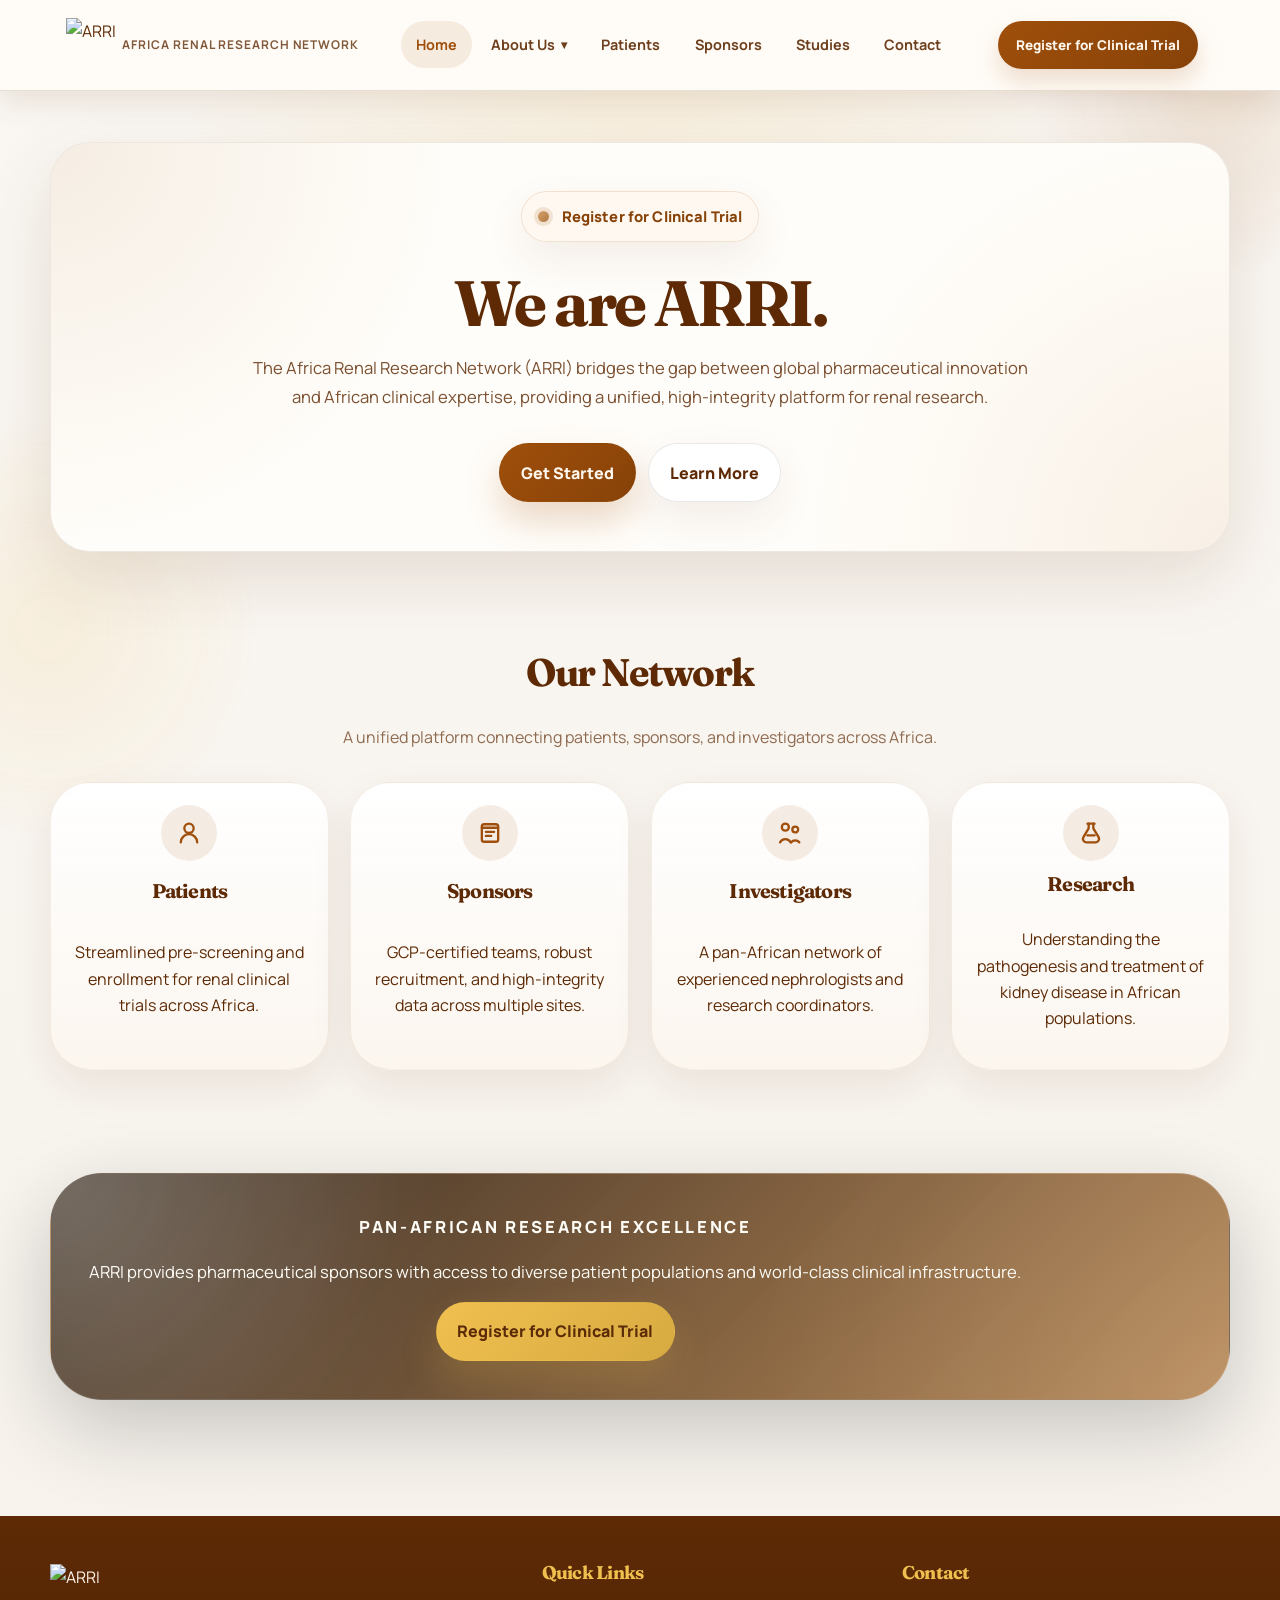
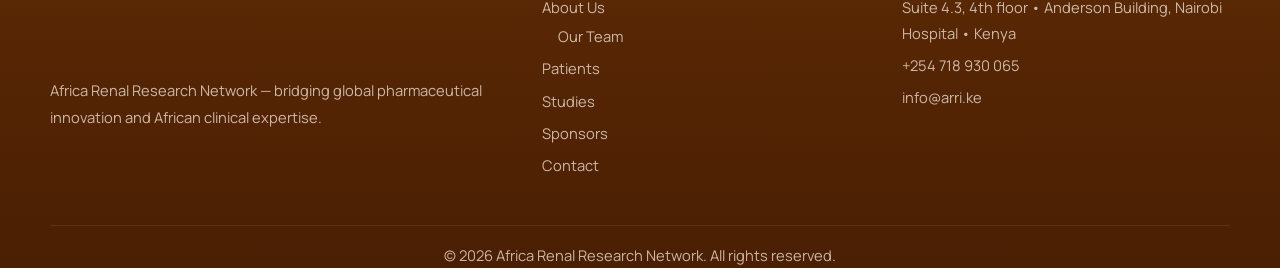
==== commit 1b316bf3: "last chages" ====
--- a/index.html
+++ b/index.html
@@ -110,12 +110,14 @@
       <section class="section">
         <div class="container">
           <div class="cta-band sponsor-cta-band" data-reveal>
-            <div class="cta-band__inner">
-              <div class="spaced">
+            <div class="cta-band__inner cta-band__inner--center">
+              <div class="spaced center">
                 <p class="cta-band__eyebrow">Pan-African Research Excellence</p>
                 <p>ARRI provides pharmaceutical sponsors with access to diverse patient populations and world-class clinical infrastructure.</p>
+                <div class="hero-actions hero-actions--center">
+                  <a class="button button--light" href="registration.html">Register for Clinical Trial</a>
+                </div>
               </div>
-              <a class="button button--light" href="registration.html">Register for Clinical Trial</a>
             </div>
           </div>
         </div>
--- a/styles.css
+++ b/styles.css
@@ -736,6 +736,12 @@
   gap: 1.25rem;
 }
 
+.cta-band__inner--center {
+  display: grid;
+  justify-items: center;
+  text-align: center;
+}
+
 .page-header {
   display: grid;
   gap: 1rem;
@@ -1145,6 +1151,7 @@
   flex-wrap: wrap;
   gap: 0.8rem;
   padding: 1rem;
+  justify-content: center;
 }
 
 .sponsor-tab-link {
@@ -1223,6 +1230,10 @@
   align-content: start;
 }
 
+.sponsor-tab-panel[hidden] {
+  display: none;
+}
+
 .sponsor-catalog-list {
   margin: 0;
   padding: 0;
@@ -1240,25 +1251,25 @@
 }
 
 .sponsor-catalog-list li {
-  padding: 0.5rem 0.65rem;
+  padding: 0.72rem 0.88rem;
   border-radius: 14px;
   background: rgba(255, 255, 255, 0.76);
   border: 1px solid rgba(175, 122, 66, 0.1);
   color: var(--ink-soft);
-  font-size: 0.88rem;
-  line-height: 1.35;
+  font-size: 0.96rem;
+  line-height: 1.45;
 }
 
 .resource-groups {
   display: grid;
   grid-template-columns: repeat(2, minmax(0, 1fr));
+  gap: 1.25rem;
+}
+
+.resource-group {
+  display: grid;
   gap: 1rem;
-}
-
-.resource-group {
-  display: grid;
-  gap: 0.8rem;
-  padding: 1rem;
+  padding: 1.3rem;
   border-radius: 22px;
   background: rgba(255, 255, 255, 0.68);
   border: 1px solid rgba(175, 122, 66, 0.1);
@@ -1267,7 +1278,7 @@
 .resource-group__title {
   margin: 0;
   font-family: "Fraunces", serif;
-  font-size: 1.15rem;
+  font-size: 1.32rem;
   color: var(--ink);
 }
 
@@ -1514,9 +1525,19 @@
   line-height: 1.06;
 }
 
-.patient-step__content p:last-child {
+.patient-step__content p {
   margin: 0;
   color: var(--ink-soft);
+}
+
+.patient-step__link {
+  width: fit-content;
+  padding: 0.42rem 0.78rem;
+  border-radius: 999px;
+  background: rgba(175, 122, 66, 0.1);
+  color: var(--teal-deep);
+  font-size: 0.84rem;
+  font-weight: 800;
 }
 
 @keyframes process-sweep {
@@ -2140,9 +2161,9 @@
   position: sticky;
   top: 0;
   z-index: 80;
-  background: rgba(255, 253, 249, 0.98);
-  border-bottom: 1px solid rgba(93, 42, 5, 0.08);
-  box-shadow: 0 8px 18px rgba(86, 41, 11, 0.06);
+  background: rgba(255, 252, 247, 0.995);
+  border-bottom: 1px solid rgba(93, 42, 5, 0.14);
+  box-shadow: 0 12px 28px rgba(86, 41, 11, 0.1);
 }
 
 .nav-shell {
@@ -2155,7 +2176,7 @@
   grid-template-columns: auto 1fr auto auto;
   align-items: center;
   gap: 1rem;
-  padding: 1rem 0;
+  padding: 1.15rem 0;
 }
 
 .brand {
@@ -2168,17 +2189,17 @@
 
 .brand__logo {
   width: auto;
-  height: 3rem;
+  height: 3.3rem;
   object-fit: contain;
   flex: 0 0 auto;
 }
 
 .brand__copy {
-  font-size: 0.68rem;
+  font-size: 0.75rem;
   font-weight: 700;
   letter-spacing: 0.08em;
   text-transform: uppercase;
-  color: rgba(93, 42, 5, 0.54);
+  color: rgba(93, 42, 5, 0.78);
 }
 
 .desktop-nav {
@@ -2195,10 +2216,10 @@
   align-items: center;
   justify-content: center;
   gap: 0.35rem;
-  padding: 0.6rem 0.82rem;
+  padding: 0.72rem 0.95rem;
   border-radius: 999px;
-  color: rgba(93, 42, 5, 0.72);
-  font-size: 0.84rem;
+  color: rgba(93, 42, 5, 0.9);
+  font-size: 0.9rem;
   font-weight: 700;
   transition: background var(--transition), color var(--transition), transform var(--transition);
 }
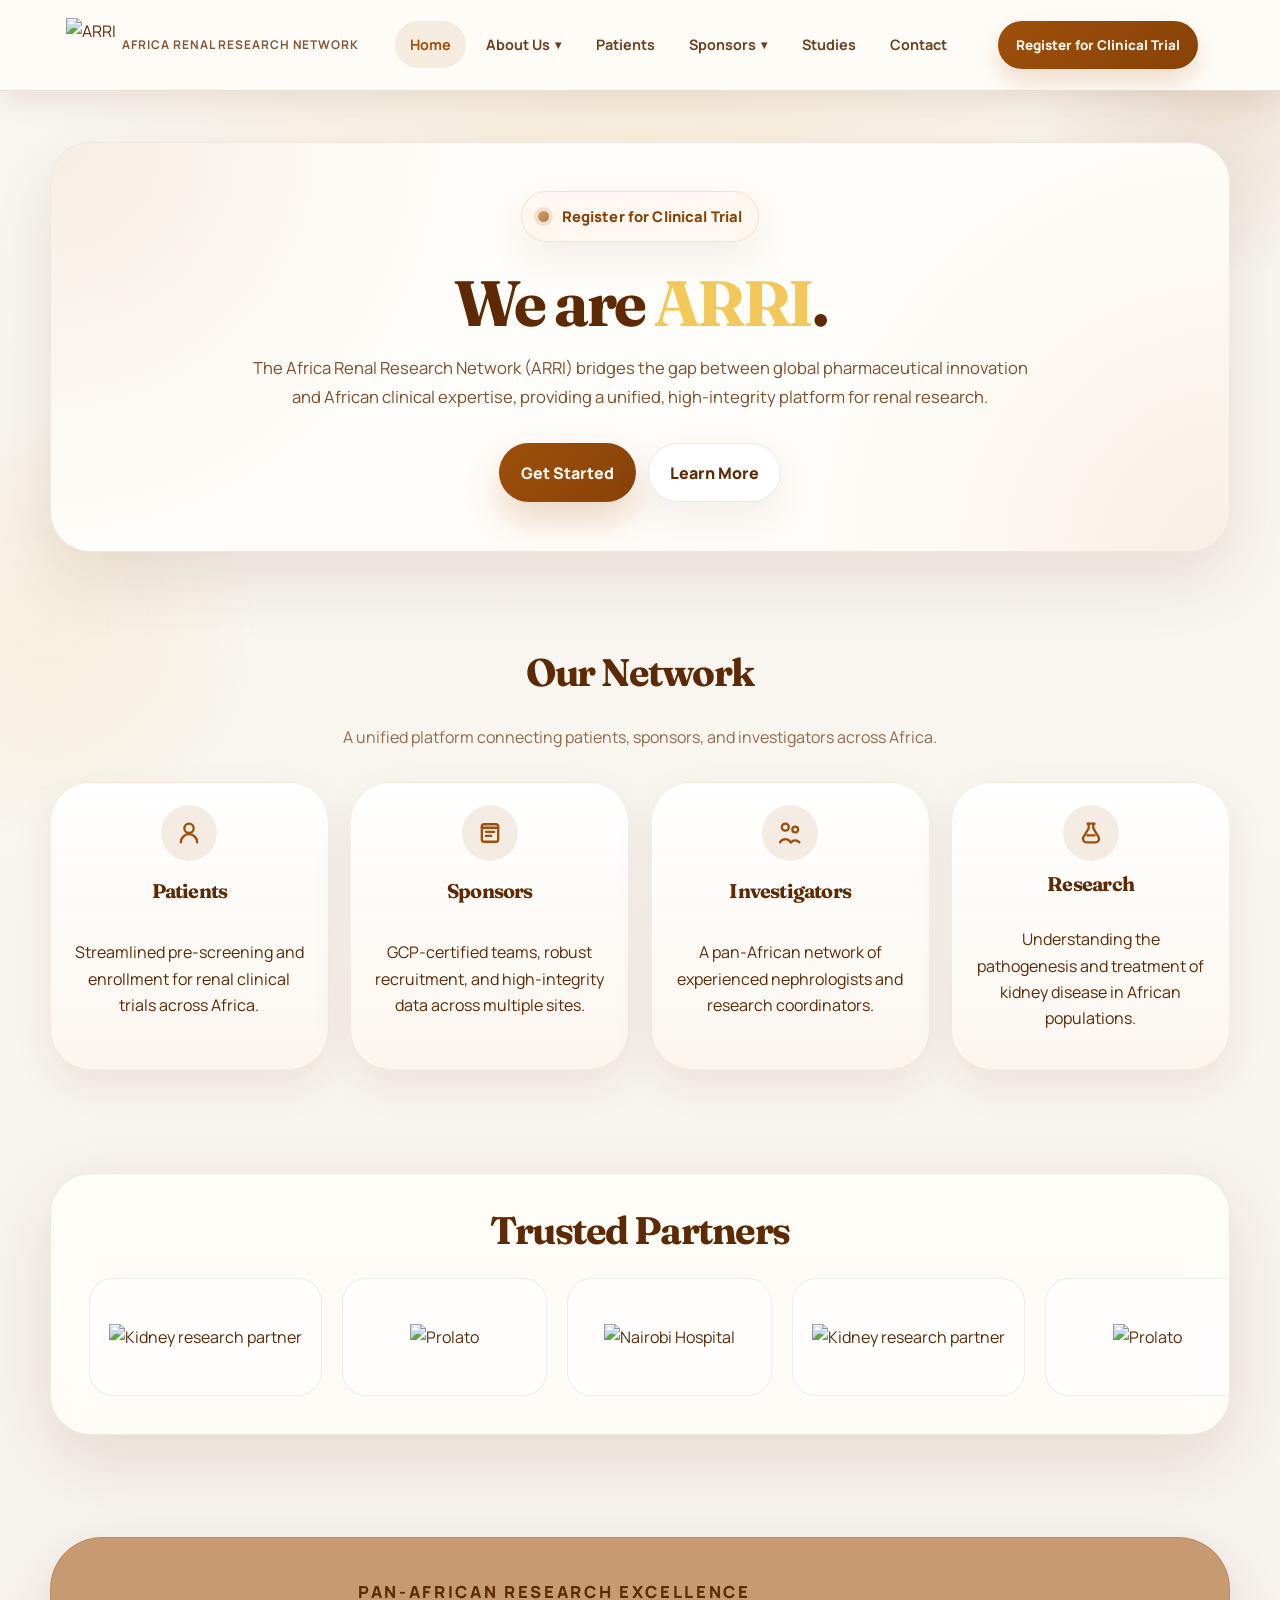
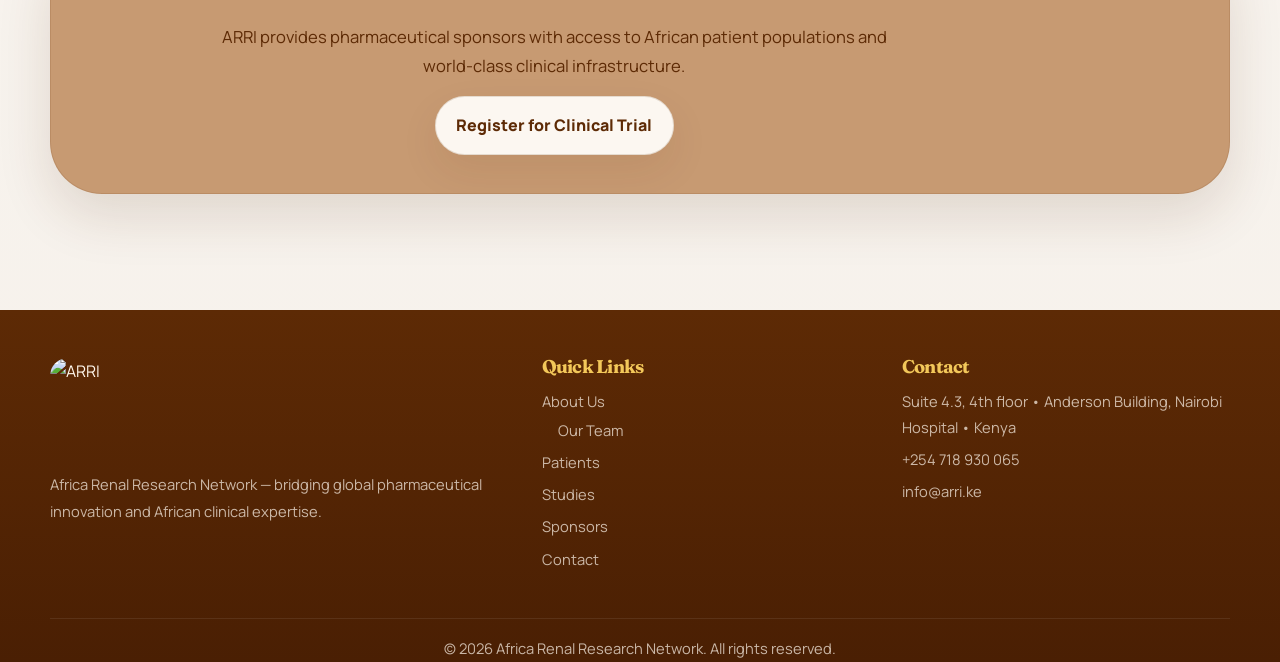
==== commit ba96a79f: "arri cogolde" ====
--- a/index.html
+++ b/index.html
@@ -19,7 +19,7 @@
           <div class="page-copy page-copy--intro home-hero-stack surface surface--strong center" data-reveal>
             <a class="pill sponsor-pill" href="registration.html">Register for Clinical Trial</a>
             <div class="page-header center">
-              <h1 class="title-lg">We are ARRI.</h1>
+              <h1 class="title-lg">We are <span class="text-gold">ARRI</span>.</h1>
               <p>The Africa Renal Research Network (ARRI) bridges the gap between global pharmaceutical innovation and African clinical expertise, providing a unified, high-integrity platform for renal research.</p>
             </div>
             <div class="hero-actions hero-actions--center">
@@ -109,11 +109,36 @@
 
       <section class="section">
         <div class="container">
+          <div class="logo-panel surface" data-reveal>
+            <h2 class="section-title section-title--center">Trusted Partners</h2>
+            <div class="logo-grid">
+              <div class="logo-cell">
+                <img src="kidney.png" alt="Kidney research partner">
+              </div>
+              <div class="logo-cell">
+                <img src="https://arri.cloudpepper.site/web/image/website.s_reference_demo_image_5" alt="Healthcare institute logo">
+              </div>
+              <div class="logo-cell">
+                <img src="https://arri.cloudpepper.site/web/image/1366-c4a71c81/prolato.webp" alt="Prolato">
+              </div>
+              <div class="logo-cell">
+                <img src="https://arri.cloudpepper.site/web/image/1359-c9535811/Nairobi_Hospital_Logo.png" alt="Nairobi Hospital">
+              </div>
+              <div class="logo-cell">
+                <img src="https://arri.cloudpepper.site/web/image/1467-f5e6b9e4/Screenshot_2020-10-03_at_17.13.40-removebg-preview.png" alt="Healthcare institute logo">
+              </div>
+            </div>
+          </div>
+        </div>
+      </section>
+
+      <section class="section">
+        <div class="container">
           <div class="cta-band sponsor-cta-band" data-reveal>
             <div class="cta-band__inner cta-band__inner--center">
               <div class="spaced center">
                 <p class="cta-band__eyebrow">Pan-African Research Excellence</p>
-                <p>ARRI provides pharmaceutical sponsors with access to diverse patient populations and world-class clinical infrastructure.</p>
+                <p>ARRI provides pharmaceutical sponsors with access to African patient populations and world-class clinical infrastructure.</p>
                 <div class="hero-actions hero-actions--center">
                   <a class="button button--light" href="registration.html">Register for Clinical Trial</a>
                 </div>
--- a/styles.css
+++ b/styles.css
@@ -6,11 +6,12 @@
   --surface-muted: rgba(251, 245, 238, 0.92);
   --ink: #5d2a05;
   --ink-soft: rgba(93, 42, 5, 0.68);
+  --cta-band-bg: #c79a72;
   --teal: #9f4f0b;
   --teal-deep: #874208;
   --teal-soft: rgba(159, 79, 11, 0.1);
-  --gold: #f0c04f;
-  --gold-soft: rgba(240, 192, 79, 0.16);
+  --gold: #f3c85a;
+  --gold-soft: rgba(243, 200, 90, 0.18);
   --line: rgba(93, 42, 5, 0.1);
   --line-strong: rgba(93, 42, 5, 0.18);
   --shadow: 0 24px 70px rgba(86, 41, 11, 0.12);
@@ -247,6 +248,10 @@
   text-align: center;
 }
 
+.text-gold {
+  color: var(--gold);
+}
+
 .text-muted {
   color: var(--ink-soft);
 }
@@ -340,6 +345,15 @@
 
 .hero-actions--center {
   justify-content: center;
+}
+
+.hero-actions--compact {
+  gap: 0.6rem;
+}
+
+.hero-actions--compact .button {
+  padding: 0.78rem 1rem;
+  font-size: 0.92rem;
 }
 
 .hero-media {
@@ -692,21 +706,15 @@
 
 .cta-band {
   padding: clamp(1.6rem, 3vw, 2.6rem);
-  color: #fefcf6;
+  color: var(--ink);
   border-radius: var(--radius-xl);
-  background:
-    linear-gradient(135deg, rgba(42, 28, 16, 0.84), rgba(175, 122, 66, 0.82)),
-    var(--band-image, linear-gradient(135deg, rgba(175, 122, 66, 0.6), rgba(125, 83, 39, 0.95)));
-  background-position: center;
-  background-size: cover;
-  border: 1px solid rgba(255, 250, 242, 0.18);
-  box-shadow: 0 28px 80px rgba(23, 33, 30, 0.22);
+  background: var(--cta-band-bg);
+  border: 1px solid rgba(93, 42, 5, 0.12);
+  box-shadow: 0 22px 54px rgba(86, 41, 11, 0.14);
 }
 
 .cta-band::before {
-  background:
-    radial-gradient(circle at top left, rgba(255, 255, 255, 0.16), transparent 30%),
-    radial-gradient(circle at bottom right, rgba(255, 255, 255, 0.1), transparent 40%);
+  background: none;
 }
 
 .cta-band h2,
@@ -720,13 +728,11 @@
   font-weight: 800;
   letter-spacing: 0.16em;
   text-transform: uppercase;
-  color: rgba(255, 250, 242, 0.78);
+  color: rgba(93, 42, 5, 0.7);
 }
 
 .cta-band--register {
-  background:
-    radial-gradient(circle at top left, rgba(255, 255, 255, 0.16), transparent 34%),
-    linear-gradient(135deg, rgba(42, 28, 16, 0.92), rgba(175, 122, 66, 0.88));
+  background: var(--cta-band-bg);
 }
 
 .cta-band__inner {
@@ -740,6 +746,18 @@
   display: grid;
   justify-items: center;
   text-align: center;
+  width: 100%;
+}
+
+.cta-band__inner--center .spaced {
+  display: grid;
+  justify-items: center;
+  width: min(100%, 42rem);
+  margin-inline: auto;
+}
+
+.cta-band__inner--center p {
+  margin-inline: auto;
 }
 
 .page-header {
@@ -781,7 +799,7 @@
   display: grid;
   justify-items: center;
   gap: 1.7rem;
-  padding: clamp(1.7rem, 3.5vw, 3rem);
+  padding: clamp(1.45rem, 3vw, 2.45rem);
 }
 
 .sponsor-page-hero .page-header {
@@ -790,6 +808,20 @@
 
 .sponsor-page-hero .hero-actions {
   margin-top: 0.15rem;
+}
+
+.patient-page-hero {
+  display: grid;
+  gap: 1.65rem;
+  padding: clamp(1.6rem, 3.2vw, 2.8rem);
+}
+
+.patient-page-hero .page-header {
+  gap: 1.15rem;
+}
+
+.patient-page-hero .hero-actions {
+  margin-top: 0.1rem;
 }
 
 .panel {
@@ -1331,9 +1363,14 @@
 }
 
 .sponsor-cta-band {
-  background:
-    radial-gradient(circle at top left, rgba(255, 255, 255, 0.16), transparent 34%),
-    linear-gradient(135deg, rgba(42, 28, 16, 0.92), rgba(175, 122, 66, 0.88));
+  background: var(--cta-band-bg);
+}
+
+.cta-band .button--light {
+  background: rgba(255, 253, 249, 0.94);
+  color: var(--ink);
+  border-color: rgba(93, 42, 5, 0.14);
+  box-shadow: var(--shadow-soft);
 }
 
 .process-header {
@@ -1463,22 +1500,31 @@
 
 .patient-journey {
   display: grid;
-  gap: 1rem;
+  gap: 1.25rem;
+  max-width: 54rem;
+  margin-inline: auto;
+  justify-items: center;
 }
 
 .patient-step {
   display: grid;
-  grid-template-columns: auto minmax(0, 1fr);
-  gap: 1.1rem;
-  padding: 1.2rem;
-  align-items: stretch;
+  grid-template-columns: minmax(0, 1fr);
+  gap: 0.8rem;
+  width: min(100%, 34rem);
+  padding: 1.1rem 1rem;
+  justify-items: center;
+  text-align: center;
+  align-items: start;
+  background: var(--surface-strong);
+  border-color: var(--line-strong);
+  box-shadow: var(--shadow-soft);
 }
 
 .patient-step__rail {
   display: grid;
   grid-template-rows: auto 1fr;
   justify-items: center;
-  gap: 0.65rem;
+  gap: 0.8rem;
 }
 
 .patient-step__icon {
@@ -1505,7 +1551,7 @@
 
 .patient-step__line {
   width: 2px;
-  min-height: 100%;
+  min-height: 2.75rem;
   border-radius: 999px;
   background: linear-gradient(180deg, rgba(175, 122, 66, 0.26), rgba(125, 83, 39, 0.14));
 }
@@ -1516,23 +1562,27 @@
 
 .patient-step__content {
   display: grid;
-  gap: 0.5rem;
+  gap: 0.6rem;
   align-content: center;
+  justify-items: center;
+  max-width: 29rem;
 }
 
 .patient-step .card-title {
-  font-size: clamp(1.35rem, 2vw, 1.8rem);
-  line-height: 1.06;
+  font-size: clamp(1.15rem, 1.7vw, 1.45rem);
+  line-height: 1.16;
 }
 
 .patient-step__content p {
   margin: 0;
-  color: var(--ink-soft);
+  color: var(--ink);
+  font-size: 0.98rem;
+  line-height: 1.65;
 }
 
 .patient-step__link {
   width: fit-content;
-  padding: 0.42rem 0.78rem;
+  padding: 0.38rem 0.72rem;
   border-radius: 999px;
   background: rgba(175, 122, 66, 0.1);
   color: var(--teal-deep);
@@ -1652,12 +1702,38 @@
 
 .team-card {
   grid-template-rows: auto 1fr;
+  justify-items: center;
+  text-align: center;
 }
 
 .team-card .card-media {
-  aspect-ratio: 4 / 5;
-  min-height: 300px;
-  background: rgba(175, 122, 66, 0.08);
+  aspect-ratio: 1 / 1;
+  width: min(168px, 100%);
+  min-height: 0;
+  margin: 0 auto;
+  background:
+    radial-gradient(circle at 35% 28%, rgba(255, 255, 255, 0.34), transparent 34%),
+    linear-gradient(180deg, rgba(214, 170, 116, 0.2), rgba(120, 67, 25, 0.1));
+  border-radius: 999px;
+  overflow: hidden;
+  border: 6px solid rgba(255, 253, 249, 0.98);
+  box-shadow:
+    0 18px 34px rgba(86, 41, 11, 0.14),
+    0 0 0 1px rgba(175, 122, 66, 0.1);
+}
+
+.team-card__photo {
+  background:
+    radial-gradient(circle at top, rgba(255, 255, 255, 0.32), transparent 40%),
+    linear-gradient(180deg, rgba(175, 122, 66, 0.16), rgba(23, 33, 30, 0.08));
+}
+
+.team-card__photo img {
+  width: 100%;
+  height: 100%;
+  object-fit: cover;
+  object-position: center 16%;
+  transform: scale(1.04);
 }
 
 .team-card__placeholder {
@@ -1712,6 +1788,9 @@
 
 .team-card .card-body {
   align-content: start;
+  justify-items: center;
+  text-align: center;
+  padding-top: 1rem;
 }
 
 .social-tag {
@@ -1908,6 +1987,10 @@
   gap: 1rem;
 }
 
+.registration-form--single {
+  gap: 1.25rem;
+}
+
 .registration-progress {
   display: grid;
   gap: 0.9rem;
@@ -1939,6 +2022,10 @@
 }
 
 .form-step.is-active {
+  display: grid;
+}
+
+.registration-form--single .form-step {
   display: grid;
 }
 
@@ -2057,6 +2144,10 @@
   gap: 1rem;
 }
 
+.registration-actions--single {
+  justify-content: center;
+}
+
 .registration-actions__primary {
   display: flex;
   justify-content: flex-end;
@@ -2380,6 +2471,7 @@
   width: auto;
   height: 3.35rem;
   object-fit: contain;
+  border-radius: 18px;
 }
 
 .footer-title {
@@ -2761,21 +2853,13 @@
   }
 
   .patient-step {
-    grid-template-columns: minmax(0, 1fr);
-    gap: 0.95rem;
-    padding: 1.05rem;
+    width: min(100%, 30rem);
+    padding: 0.95rem;
   }
 
   .patient-step__rail {
-    grid-template-columns: auto auto 1fr;
-    grid-template-rows: none;
-    align-items: center;
-  }
-
-  .patient-step__line {
-    width: 100%;
-    min-height: 2px;
-    height: 2px;
+    grid-template-columns: none;
+    grid-template-rows: auto 1fr;
   }
 
   .logo-cell {
